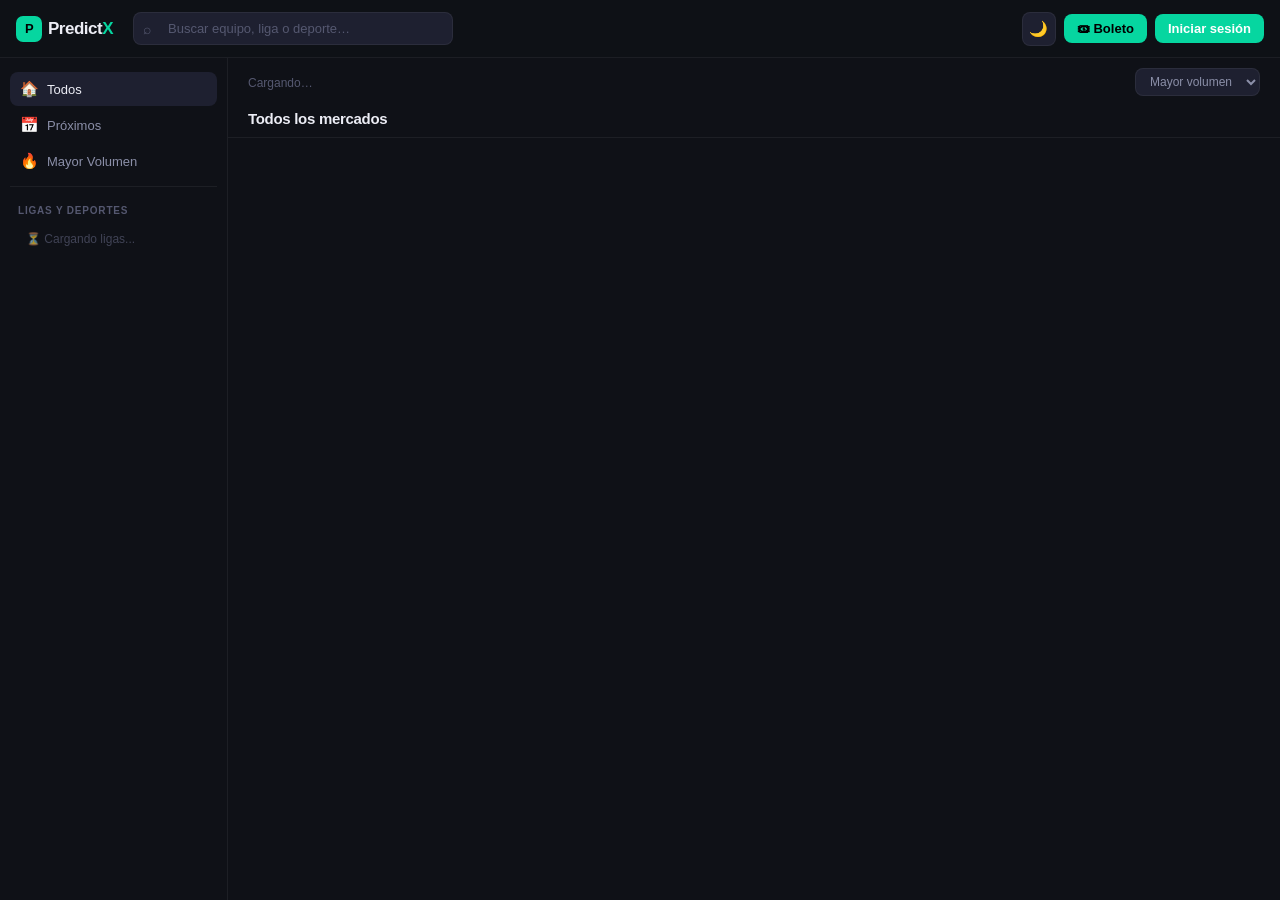
==== index.html @ ec65ebff "Add files via upload" ====
<!DOCTYPE html>
<html lang="es" data-theme="dark">
<head>
<meta charset="UTF-8">
<meta name="viewport" content="width=device-width, initial-scale=1.0, maximum-scale=1.0, minimum-scale=1.0, user-scalable=no, viewport-fit=cover">
<title>PredictX — Apuestas Deportivas</title>
<link rel="icon" href="data:image/svg+xml,<svg xmlns='http://www.w3.org/2000/svg' viewBox='0 0 100 100'><text y='.9em' font-size='90'>⚡</text></svg>">
  <link rel="preconnect" href="https://fonts.googleapis.com">
<link href="https://fonts.googleapis.com/css2?family=Inter:wght@300;400;500;600;700&family=JetBrains+Mono:wght@400;500&display=swap" rel="stylesheet">
<script src="https://cdn.jsdelivr.net/npm/@supabase/supabase-js@2"></script>
<script src="https://cdn.jsdelivr.net/npm/chart.js@4.4.0/dist/chart.umd.min.js"></script>

  <link rel="stylesheet" href="css/style.css">
  <!-- OTPAuth: TOTP 2FA without backend -->
  <script src="https://cdn.jsdelivr.net/npm/otpauth@9.3.6/dist/otpauth.umd.min.js"></script>
</head>
<body>

<!-- ════ NAV ════ -->
<nav class="nav">
  <button class="nav-hamburger" id="hamburger" onclick="toggleSidebar()" aria-label="Menú">☰</button>
  <div class="nav-logo">
    <div class="nav-logo-mark">P</div>
    <div class="nav-logo-text">Predict<span>X</span></div>
  </div>
  <div class="nav-search" id="search-wrap">
    <span class="nav-search-ico">⌕</span>
    <input type="text" placeholder="Buscar equipo, liga o deporte…" id="search-inp"
      oninput="onSearch(this.value)"
      onfocus="showSearchDrop()"
      onkeydown="searchKeyNav(event)"
      autocomplete="off" role="combobox" aria-expanded="false" aria-autocomplete="list">
    <button class="search-inp-clear" onclick="clearSearch()" tabindex="-1">✕</button>
    <div class="search-drop" id="search-drop" style="display:none"></div>
  </div>
  <div class="nav-right">
    <button class="theme-btn" onclick="toggleTheme()" title="Cambiar tema">
      <span class="ico-d">🌙</span><span class="ico-l">☀️</span>
    </button>
    <button class="slip-btn" onclick="toggleBetslip()" title="Boleto de apuestas">
      🎟 Boleto<span class="slip-count" id="slip-count">0</span>
    </button>
    <button class="owner-nav-btn" id="owner-nav-btn" onclick="window.open('/admin','_blank')">⚡ Admin</button>
    <button id="nav-deposit-btn" style="display:none;background:var(--accent);color:#fff;border:none;border-radius:8px;padding:7px 14px;font-size:13px;font-weight:700;cursor:pointer" onclick="openPayModal('deposit')">+ Depositar</button>
    <div id="nav-balance-display" style="display:none;align-items:center;gap:6px;background:var(--bg3);border:1px solid var(--border2);border-radius:8px;padding:6px 12px;font-size:13px;font-weight:700;color:var(--green);cursor:pointer" onclick="openPayModal('deposit')" title="Mi saldo">
      💰 <span id="nav-balance-val">$0.00</span>
    </div>
    <div class="nav-avatar" id="nav-avatar" onclick="openAdmin()" title="Mi cuenta" style="display:none;cursor:pointer">U</div>
    <button id="nav-login-btn" class="slip-btn" onclick="openAuthGate()" style="background:var(--accent);color:#fff;border-color:var(--accent)">Iniciar sesión</button>
  </div>
</nav>

<!-- Overlay for sidebar + betslip on mobile -->
<div class="overlay" id="overlay" onclick="closeSidebar()" ></div>
<div class="overlay-slip" id="overlay-slip" onclick="closeBetslip()" ></div>

<!-- ════ LAYOUT ════ -->
<div class="layout">

  <!-- LEFT SIDEBAR -->
  <aside class="sidebar" id="sidebar">
    <div class="sb-close-row">
      <div class="sb-label" style="margin:0">Navegación</div>
      <button class="sb-close-btn" onclick="closeSidebar()" aria-label="Cerrar menú">✕</button>
    </div>
    <div class="sb-item active" id="nav-home" onclick="navTo('home',this)">
      <span class="sb-item-ico">🏠</span>Todos
    </div>
    <div class="sb-item" id="nav-upcoming" onclick="navTo('upcoming',this)">
      <span class="sb-item-ico">📅</span>Próximos
    </div>
    <div class="sb-item" id="nav-best" onclick="navTo('best',this)">
      <span class="sb-item-ico">🔥</span>Mayor Volumen
    </div>
    <div class="sb-divider"></div>
    <div class="sb-label">Ligas y Deportes</div>

    <!-- Dynamic content populated by renderFullSidebar() from Supabase -->
    <div id="sb-sports-wrap">
      <div style="color:var(--text3);font-size:12px;padding:10px 16px;opacity:.7">⏳ Cargando ligas...</div>
    </div>

    <!-- Custom sports/categories created by admin -->
    <div id="sb-custom-sports"></div>

  </aside>

  <!-- MAIN -->
  <main class="main" id="main">

    <!-- LIST VIEW — Polymarket-style home -->
    <div id="view-list">

      <!-- Cat pills: hidden container for internal state tracking (categories shown only in sidebar) -->
      <div id="cat-pills-wrap" style="display:none"></div>

      <!-- ── Sort / filter row ────────────────────── -->
      <div class="home-bar">
        <div class="home-bar-left">
          <span class="home-count" id="list-sub">Cargando…</span>
        </div>
        <div class="home-bar-right">
          <select class="sort-sel" onchange="sortBy(this.value)">
            <option value="vol">Mayor volumen</option>
            <option value="date">Por hora</option>
            <option value="odd">Por cuota</option>
            <option value="alpha">Alfabético</option>
          </select>
        </div>
      </div>

      <!-- ── Live section (shown only when live events exist) ── -->
      <div id="live-section" style="display:none;background:var(--bg)">
        <div class="section-hdr">
          <span class="section-dot-live"></span>
          <span class="section-ttl">En Vivo</span>
          <span class="section-count" id="live-count"></span>
        </div>
        <div class="cards-grid" id="live-grid"></div>
      </div>

      <!-- ── Featured / main grid ─────────────────── -->
      <div id="main-section" style="background:var(--bg)">
        <div class="section-hdr" id="main-section-hdr">
          <span class="section-ttl" id="list-title">Todos los mercados</span>
          <span class="section-count" id="main-count"></span>
        </div>
        <div class="cards-grid" id="events-list"></div>
      </div>

    </div>

    <!-- DETAIL VIEW -->
    <div id="view-detail" style="display:none">
      <div class="detail-wrap">
        <div class="detail-scroll">
          <div class="detail-content" id="detail-content"></div>
        </div>
      </div>
    </div>

    <!-- ════ ADMIN PANEL ════ -->
    <div id="view-admin" style="display:none">
      <div class="admin-wrap">

        <!-- Admin sidebar (desktop) -->
        <aside class="admin-sidebar">
          <div class="admin-user" style="overflow:hidden;min-width:0">
            <div class="admin-avatar">U</div>
            <div style="min-width:0;overflow:hidden;flex:1">
              <div class="admin-user-name" id="admin-user-name-el">Usuario</div>
              <div class="admin-user-email" id="admin-user-email-el">usuario@predictx.com</div>
            </div>
          </div>
          <div class="admin-nav-item active" id="ap-nav-dashboard" onclick="showAdminPage('dashboard',this)">
            <span class="an-ico">📊</span>Dashboard
          </div>
          <div class="admin-nav-item" id="ap-nav-bets" onclick="showAdminPage('bets',this)">
            <span class="an-ico">🎟</span>Mis Apuestas
            <span class="admin-nav-badge" id="open-bets-badge">0</span>
          </div>
          <div class="admin-nav-item" id="ap-nav-tx" onclick="showAdminPage('tx',this)">
            <span class="an-ico">💳</span>Transacciones
          </div>
          <div class="admin-nav-item" id="ap-nav-support" onclick="showAdminPage('support',this)">
            <span class="an-ico">🆘</span>Soporte
          </div>
          <div class="admin-nav-sep"></div>
          <div class="admin-nav-item" id="ap-nav-profile" onclick="showAdminPage('profile',this)">
            <span class="an-ico">👤</span>Mi Perfil
          </div>
          <div class="admin-nav-item" onclick="closeAdmin()">
            <span class="an-ico">←</span>Volver
          </div>
          <div class="admin-nav-item" onclick="doLogout()" style="margin-top:auto;color:var(--red)">
            <span class="an-ico">🚪</span>Cerrar sesión
          </div>
        </aside>

        <!-- Admin main content -->
        <div class="admin-main">

          <!-- Mobile tab bar -->
          <div class="admin-tab-bar">
            <div class="admin-tab active" onclick="showAdminPage('dashboard',null,this)">📊 Dashboard</div>
            <div class="admin-tab" onclick="showAdminPage('bets',null,this)">🎟 Apuestas</div>
            <div class="admin-tab" onclick="showAdminPage('tx',null,this)">💳 Transacciones</div>
            <div class="admin-tab" onclick="showAdminPage('profile',null,this)">👤 Perfil</div>
          </div>

          <!-- ── DASHBOARD ── -->
          <div class="admin-page active" id="ap-dashboard">
            <div style="padding-top:20px">
              <div class="ap-title">Dashboard</div>
              <div class="ap-sub">Resumen de tu actividad en PredictX</div>
            </div>

            <div class="stat-cards">
              <div class="sc">
                <div class="sc-ico g">💰</div>
                <div class="sc-label">Saldo</div>
                <div class="sc-val" id="sc-balance">$0.00</div>
                <div class="sc-delta pos">↑ Disponible</div>
              </div>
              <div class="sc">
                <div class="sc-ico b">🎟</div>
                <div class="sc-label">Apuestas activas</div>
                <div class="sc-val" id="sc-open">0</div>
                <div class="sc-delta">En curso</div>
              </div>
              <div class="sc">
                <div class="sc-ico g">🏆</div>
                <div class="sc-label">Ganadas</div>
                <div class="sc-val" id="sc-won">0</div>
                <div class="sc-delta pos" id="sc-won-delta">—</div>
              </div>
              <div class="sc">
                <div class="sc-ico r">📉</div>
                <div class="sc-label">Rendimiento</div>
                <div class="sc-val" id="sc-roi">—</div>
                <div class="sc-delta" id="sc-roi-delta">ROI total</div>
              </div>
            </div>

            <!-- Quick bets from live events -->
            <div class="admin-card" id="dash-quick-card">
              <div class="admin-card-hd">
                <div class="admin-card-title">⚡ Apuestas rápidas — En Vivo</div>
                <div class="admin-card-action" onclick="closeAdmin()">Ver todos →</div>
              </div>
              <div class="quick-row" id="dash-quick-grid" style="padding:12px">
                <div style="grid-column:1/-1;text-align:center;padding:24px;color:var(--text2);font-size:13px">
                  Carga un deporte para ver apuestas en vivo aquí
                </div>
              </div>
            </div>

            <!-- Recent bets -->
            <div class="admin-card">
              <div class="admin-card-hd">
                <div class="admin-card-title">Últimas apuestas</div>
                <div class="admin-card-action" onclick="showAdminPage('bets',document.getElementById('ap-nav-bets'))">Ver todas →</div>
              </div>
              <div style="overflow-x:auto">
                <table class="adm-table" id="dash-bets-table">
                  <thead><tr>
                    <th>Evento</th><th>Selección</th><th>Cuota</th><th>Apuesta</th><th>Estado</th>
                  </tr></thead>
                  <tbody id="dash-bets-body">
                    <tr><td colspan="5" style="text-align:center;color:var(--text2);padding:28px">Aún no hay apuestas registradas</td></tr>
                  </tbody>
                </table>
              </div>
            </div>
          </div>

          <!-- ── MIS APUESTAS ── -->
          <div class="admin-page" id="ap-bets">
            <div style="padding-top:20px;display:flex;align-items:center;justify-content:space-between;flex-wrap:wrap;gap:10px;margin-bottom:24px">
              <div>
                <div class="ap-title">Mis Apuestas</div>
                <div class="ap-sub">Historial completo de tus apuestas</div>
              </div>
              <div style="display:flex;gap:8px;flex-wrap:wrap">
                <button class="bet-badge open" style="cursor:pointer;font-size:11px;padding:5px 12px" onclick="filterBets('open',this)">Activas</button>
                <button class="bet-badge win"  style="cursor:pointer;font-size:11px;padding:5px 12px" onclick="filterBets('win',this)">Ganadas</button>
                <button class="bet-badge loss" style="cursor:pointer;font-size:11px;padding:5px 12px" onclick="filterBets('loss',this)">Perdidas</button>
                <button class="bet-badge void" style="cursor:pointer;font-size:11px;padding:5px 12px;border-color:var(--border2)" onclick="filterBets('all',this)">Todas</button>
              </div>
            </div>

            <!-- Summary row -->
            <div class="stat-cards" style="grid-template-columns:repeat(3,1fr);margin-bottom:18px">
              <div class="sc">
                <div class="sc-label">Total apostado</div>
                <div class="sc-val" id="bets-total-stake">$0.00</div>
              </div>
              <div class="sc">
                <div class="sc-label">Retornos</div>
                <div class="sc-val" id="bets-total-ret">$0.00</div>
              </div>
              <div class="sc">
                <div class="sc-label">P&amp;G neto</div>
                <div class="sc-val" id="bets-pnl">$0.00</div>
              </div>
            </div>

            <div class="admin-card">
              <div style="overflow-x:auto">
                <table class="adm-table">
                  <thead><tr>
                    <th>Fecha</th><th>Evento</th><th>Selección</th><th>Tipo</th><th>Cuota</th><th>Apuesta</th><th>Retorno</th><th>Estado</th>
                  </tr></thead>
                  <tbody id="bets-body">
                    <tr><td colspan="8" style="text-align:center;color:var(--text2);padding:36px;font-size:13px">Aún no has realizado ninguna apuesta</td></tr>
                  </tbody>
                </table>
              </div>
            </div>
          </div>

          <!-- ── TRANSACCIONES ── -->
          <div class="admin-page" id="ap-tx">
            <div style="padding-top:20px;display:flex;align-items:center;justify-content:space-between;flex-wrap:wrap;gap:10px;margin-bottom:24px">
              <div>
                <div class="ap-title">Transacciones</div>
                <div class="ap-sub">Depósitos, retiradas y apuestas</div>
              </div>
              <div style="display:flex;gap:8px">
                <button class="btn-save" onclick="showDepositModal()" style="font-size:12px;padding:7px 16px">💳 Depositar</button>
                <button class="btn-ghost" onclick="showWithdrawModal()" style="font-size:12px;padding:7px 16px">📤 Retirar</button>
              </div>
            </div>

            <!-- Balance cards -->
            <div class="stat-cards" style="grid-template-columns:repeat(3,1fr);margin-bottom:18px">
              <div class="sc">
                <div class="sc-ico g">💳</div>
                <div class="sc-label">Saldo disponible</div>
                <div class="sc-val" id="tx-balance">$0.00</div>
              </div>
              <div class="sc">
                <div class="sc-ico b">📥</div>
                <div class="sc-label">Total depositado</div>
                <div class="sc-val" id="tx-deposited">$0.00</div>
              </div>
              <div class="sc">
                <div class="sc-ico r">📤</div>
                <div class="sc-label">Total retirado</div>
                <div class="sc-val" id="tx-withdrawn">$0.00</div>
              </div>
            </div>

            <div class="admin-card">
              <div class="admin-card-hd">
                <div class="admin-card-title">Historial</div>
                <select class="sort-sel" style="font-size:11px;padding:4px 8px" onchange="filterTx(this.value)">
                  <option value="all">Todos</option>
                  <option value="dep">Depósitos</option>
                  <option value="wit">Retiradas</option>
                  <option value="bet">Apuestas</option>
                  <option value="win">Ganancias</option>
                </select>
              </div>
              <div style="overflow-x:auto">
                <table class="adm-table">
                  <thead><tr>
                    <th>Fecha</th><th>Descripción</th><th>Tipo</th><th>Importe</th><th>Saldo</th>
                  </tr></thead>
                  <tbody id="tx-body">
                    <tr><td colspan="5" style="text-align:center;color:var(--text2);padding:36px;font-size:13px">No hay transacciones registradas</td></tr>
                  </tbody>
                </table>
              </div>
            </div>
          </div>

          <!-- ── MI PERFIL ── -->
          <div class="admin-page" id="ap-profile">
            <div style="padding-top:20px;margin-bottom:24px">
              <div class="ap-title">Mi Perfil</div>
              <div class="ap-sub">Gestiona tu cuenta y preferencias</div>
            </div>

            <!-- Security badges -->
            <div class="admin-card" style="margin-bottom:18px">
              <div class="admin-card-hd">
                <div class="admin-card-title">🛡 Estado de seguridad de tu cuenta</div>
              </div>
              <div class="sec-badges" id="sec-badges-wrap">
                <div class="sec-badge off">Cargando…</div>
              </div>
            </div>

            <!-- Avatar block -->
            <div class="admin-card" style="margin-bottom:18px">
              <div style="padding:20px;display:flex;align-items:center;gap:16px">
                <div class="admin-avatar" style="width:64px;height:64px;font-size:26px;border-radius:50%">U</div>
                <div>
                  <div style="font-size:16px;font-weight:700;color:var(--text)" id="profile-display-name">Usuario</div>
                  <div style="font-size:12px;color:var(--text2);margin-top:2px" id="profile-display-email">usuario@predictx.com</div>
                  <div style="margin-top:8px;display:flex;gap:8px">
                    <span class="bet-badge win">✓ Verificado</span>
                    <span class="bet-badge open">+18</span>
                  </div>
                </div>
              </div>
            </div>

            <!-- Personal data form -->
            <div class="admin-card" style="margin-bottom:18px">
              <div class="admin-card-hd">
                <div class="admin-card-title">Datos personales</div>
              </div>
              <div class="profile-grid">
                <div class="pf-group">
                  <div class="pf-label">Nombre</div>
                  <input class="pf-input" id="pf-name" type="text" placeholder="Tu nombre">
                </div>
                <div class="pf-group">
                  <div class="pf-label">Apellidos</div>
                  <input class="pf-input" id="pf-surname" type="text" placeholder="Tus apellidos">
                </div>
                <div class="pf-group">
                  <div class="pf-label">Email</div>
                  <input class="pf-input" id="pf-email" type="email" placeholder="tu@email.com">
                </div>
                <div class="pf-group">
                  <div class="pf-label">Teléfono</div>
                  <input class="pf-input" id="pf-phone" type="tel" placeholder="+34 600 000 000">
                </div>
                <div class="pf-group">
                  <div class="pf-label">País</div>
                  <select class="pf-input" id="pf-country">
                    <option value="">Seleccionar...</option>
                    <option value="es">🇪🇸 España</option>
                    <option value="mx">🇲🇽 México</option>
                    <option value="ar">🇦🇷 Argentina</option>
                    <option value="co">🇨🇴 Colombia</option>
                    <option value="pe">🇵🇪 Perú</option>
                    <option value="other">Otro</option>
                  </select>
                </div>
                <div class="pf-group">
                  <div class="pf-label">Moneda preferida</div>
                  <select class="pf-input" id="pf-currency">
                    <option value="EUR">$ Dólar</option>
                    <option value="USD">$ Dólar</option>
                    <option value="MXN">$ Peso MX</option>
                  </select>
                </div>
              </div>
              <div class="profile-foot">
                <button class="btn-ghost" onclick="resetProfile()">Cancelar</button>
                <button class="btn-save" onclick="saveProfile()">Guardar cambios</button>
              </div>
            </div>

            <!-- Security -->
            <div class="admin-card" style="margin-bottom:18px">
              <div class="admin-card-hd">
                <div class="admin-card-title">Seguridad</div>
              </div>
              <div class="profile-grid">
                <div class="pf-group">
                  <div class="pf-label">Contraseña actual</div>
                  <input class="pf-input" type="password" placeholder="••••••••" name="••••••••">
                </div>
                <div class="pf-group">
                  <div class="pf-label">Nueva contraseña</div>
                  <input class="pf-input" type="password" placeholder="••••••••" name="••••••••">
                </div>
                <div class="pf-group full">
                  <div class="pf-label">Confirmar contraseña</div>
                  <input class="pf-input" type="password" placeholder="••••••••" name="••••••••">
                </div>
              </div>
              <div class="profile-foot">
                <button class="btn-save" onclick="showToast('✅ Contraseña actualizada (simulación)')">Cambiar contraseña</button>
              </div>
            </div>

            <!-- Responsible gambling -->
            <div class="admin-card">
              <div class="admin-card-hd">
                <div class="admin-card-title">Juego responsable</div>
              </div>
              <div class="profile-grid">
                <div class="pf-group">
                  <div class="pf-label">Límite diario de apuestas</div>
                  <input class="pf-input" type="number" placeholder="$ Sin límite" id="pf-daily-limit">
                </div>
                <div class="pf-group">
                  <div class="pf-label">Límite semanal</div>
                  <input class="pf-input" type="number" placeholder="$ Sin límite" id="pf-weekly-limit">
                </div>
              </div>
              <div class="profile-foot">
                <button class="btn-save" onclick="showToast('✅ Límites guardados (simulación)')">Aplicar límites</button>
              </div>
            </div>
          </div>

          <!-- Soporte -->
          <div class="admin-page" id="ap-support">
            <div class="page-hd">
              <div>
                <div class="page-title">🆘 Soporte</div>
                <div class="page-sub">Envía una consulta o reporte al equipo de soporte</div>
              </div>
            </div>
            <div class="info-card" style="max-width:560px;margin-bottom:24px">
              <div style="font-size:15px;font-weight:700;margin-bottom:20px">Nuevo ticket</div>
              <div style="margin-bottom:16px">
                <label style="display:block;font-size:11px;font-weight:700;text-transform:uppercase;letter-spacing:.8px;color:var(--text2);margin-bottom:6px">Asunto <span style="color:var(--red)">*</span></label>
                <input type="text" id="sup-subject" class="form-input" placeholder="¿En qué podemos ayudarte?" maxlength="120"
                  style="font-size:14px;padding:11px 14px;border-radius:10px;background:var(--bg3);border:1.5px solid var(--border);color:var(--text);outline:none;width:100%;box-sizing:border-box;transition:border .15s"
                  onfocus="this.style.borderColor='var(--accent)'" onblur="this.style.borderColor='var(--border)'">
              </div>
              <div style="margin-bottom:20px">
                <label style="display:block;font-size:11px;font-weight:700;text-transform:uppercase;letter-spacing:.8px;color:var(--text2);margin-bottom:6px">Descripción <span style="color:var(--red)">*</span></label>
                <textarea id="sup-body" class="form-input" rows="5" placeholder="Describe con detalle lo que ocurrió, qué pasos seguiste y cuál es el error..."
                  style="font-size:14px;line-height:1.6;padding:11px 14px;border-radius:10px;background:var(--bg3);border:1.5px solid var(--border);color:var(--text);outline:none;width:100%;box-sizing:border-box;resize:vertical;font-family:inherit;transition:border .15s"
                  onfocus="this.style.borderColor='var(--accent)'" onblur="this.style.borderColor='var(--border)'"></textarea>
              </div>
              <div style="margin-bottom:24px">
                <label style="display:block;font-size:12px;font-weight:700;text-transform:uppercase;letter-spacing:.5px;color:var(--text2);margin-bottom:8px">Adjunto <span style="font-weight:400;text-transform:none;color:var(--text3)">PNG, JPG, PDF · máx 5MB (opcional)</span></label>
                <input type="file" id="sup-file" accept=".png,.jpg,.jpeg,.pdf" style="display:none" onchange="supPreviewFile(this)">
                <button type="button" onclick="document.getElementById('sup-file').click()" class="btn btn-ghost" style="width:100%;justify-content:center;gap:8px;border-style:dashed">📎 Adjuntar archivo</button>
                <div id="sup-file-preview" style="display:none;margin-top:8px;padding:10px 14px;background:var(--bg3);border:1px solid var(--border);border-radius:10px;font-size:13px;align-items:center;gap:10px">
                  <span id="sup-file-name" style="flex:1;overflow:hidden;text-overflow:ellipsis;white-space:nowrap"></span>
                  <button onclick="supClearFile()" style="background:none;border:none;cursor:pointer;color:var(--red);font-size:18px;padding:0">✕</button>
                </div>
              </div>
              <div class="auth-status" id="sup-status" style="display:none;margin-bottom:12px"></div>
              <button class="btn btn-primary" onclick="supSubmit()" style="width:100%">📨 Enviar ticket</button>
            </div>
            <div class="info-card" style="max-width:560px">
              <div style="font-size:15px;font-weight:700;margin-bottom:16px">Mis tickets anteriores</div>
              <div id="sup-my-tickets"><div style="color:var(--text2);font-size:13px">Cargando...</div></div>
            </div>
          </div>

        </div><!-- /admin-main -->
      </div><!-- /admin-wrap -->
    </div><!-- /view-admin -->

    <!-- ════ OWNER PANEL ════ -->
    <div id="view-owner" style="display:none">
      <div class="owner-wrap">

        <!-- Owner sidebar (desktop) -->
        <aside class="owner-sidebar">
          <div class="owner-badge">
            <div class="owner-badge-ico">⚡</div>
            <div>
              <div class="owner-badge-title">Panel Owner</div>
              <div class="owner-badge-sub" id="owner-email-display">admin@predictx.com</div>
            </div>
          </div>
          <div class="owner-nav-item active" id="own-nav-dashboard" onclick="showOwnerPage('dashboard',this)"><span class="an-ico">📊</span>Dashboard</div>
          <div class="owner-nav-item" id="own-nav-users" onclick="showOwnerPage('users',this)"><span class="an-ico">👥</span>Usuarios<span class="owner-nav-badge" id="own-users-badge">—</span></div>
          <div class="owner-nav-item" id="own-nav-bets" onclick="showOwnerPage('bets',this)"><span class="an-ico">🎟</span>Apuestas<span class="owner-nav-badge" id="own-bets-badge" style="background:var(--yellow)">—</span></div>
          <div class="owner-nav-item" id="own-nav-tx" onclick="showOwnerPage('tx',this)"><span class="an-ico">💳</span>Transacciones</div>
          <div class="owner-nav-sep"></div>
          <div class="owner-nav-item" id="own-nav-config" onclick="showOwnerPage('config',this)"><span class="an-ico">⚙️</span>Configuración</div>
          <div class="owner-nav-sep"></div>
          <div class="owner-nav-item" onclick="openAdmin()"><span class="an-ico">👤</span>Mi cuenta</div>
          <div class="owner-nav-item" onclick="closeOwner()"><span class="an-ico">←</span>Volver</div>
        </aside>

        <div class="owner-main">
          <!-- Mobile tab bar -->
          <div class="owner-tab-bar">
            <div class="owner-tab active" onclick="showOwnerPage('dashboard',null,this)">📊 Dashboard</div>
            <div class="owner-tab" onclick="showOwnerPage('users',null,this)">👥 Usuarios</div>
            <div class="owner-tab" onclick="showOwnerPage('bets',null,this)">🎟 Apuestas</div>
            <div class="owner-tab" onclick="showOwnerPage('tx',null,this)">💳 Transacciones</div>
            <div class="owner-tab" onclick="showOwnerPage('config',null,this)">⚙️ Config</div>
          </div>

          <!-- ── DASHBOARD OWNER ── -->
          <div class="owner-page active" id="own-dashboard">
            <div style="padding-top:20px;margin-bottom:22px">
              <div class="ap-title">Dashboard Global</div>
              <div class="ap-sub">Resumen en tiempo real de toda la plataforma</div>
            </div>
            <div class="kpi-grid">
              <div class="kpi"><div class="kpi-ico">👥</div><div class="kpi-label">Usuarios totales</div><div class="kpi-val" id="kpi-users">—</div><div class="kpi-sub up" id="kpi-users-sub">Cargando...</div></div>
              <div class="kpi"><div class="kpi-ico">💰</div><div class="kpi-label">Depósitos totales</div><div class="kpi-val" id="kpi-deposits">—</div><div class="kpi-sub up">Acumulado</div></div>
              <div class="kpi"><div class="kpi-ico">🎟</div><div class="kpi-label">Apuestas activas</div><div class="kpi-val" id="kpi-open-bets">—</div><div class="kpi-sub" style="color:var(--yellow)">Pendientes resolución</div></div>
              <div class="kpi"><div class="kpi-ico">📈</div><div class="kpi-label">Margen de la casa</div><div class="kpi-val" id="kpi-margin">—</div><div class="kpi-sub">Ganancia neta</div></div>
            </div>
            <div class="admin-card">
              <div class="admin-card-hd">
                <div class="admin-card-title">🕐 Actividad reciente</div>
                <div class="admin-card-action" onclick="showOwnerPage('tx',document.getElementById('own-nav-tx'))">Ver todo →</div>
              </div>
              <div style="overflow-x:auto">
                <table class="adm-table">
                  <thead><tr><th>Hora</th><th>Usuario</th><th>Acción</th><th>Importe</th><th>Saldo</th></tr></thead>
                  <tbody id="own-activity-body"><tr><td colspan="5" style="text-align:center;color:var(--text2);padding:24px">⏳ Cargando actividad...</td></tr></tbody>
                </table>
              </div>
            </div>
            <div style="display:grid;grid-template-columns:1fr 1fr;gap:14px;margin-top:0" id="own-dash-bottom">
              <div class="admin-card">
                <div class="admin-card-hd"><div class="admin-card-title">📊 Distribución de apuestas</div></div>
                <div style="padding:16px;display:flex;flex-direction:column;gap:10px" id="own-bet-dist"></div>
              </div>
              <div class="admin-card">
                <div class="admin-card-hd"><div class="admin-card-title">🏆 Top usuarios por volumen</div></div>
                <div style="overflow-x:auto">
                  <table class="adm-table" id="own-top-users-tbl">
                    <thead><tr><th>#</th><th>Usuario</th><th>Apostado</th><th>Saldo</th></tr></thead>
                    <tbody id="own-top-users-body"><tr><td colspan="4" style="text-align:center;color:var(--text2);padding:20px">⏳</td></tr></tbody>
                  </table>
                </div>
              </div>
            </div>
          </div>

          <!-- ── USUARIOS ── -->
          <div class="owner-page" id="own-users">
            <div style="padding-top:20px;display:flex;align-items:center;justify-content:space-between;flex-wrap:wrap;gap:10px;margin-bottom:20px">
              <div><div class="ap-title">Gestión de Usuarios</div><div class="ap-sub">Todos los usuarios registrados en la plataforma</div></div>
              <div style="display:flex;gap:8px;align-items:center;flex-wrap:wrap">
                <input type="text" id="user-search" placeholder="Buscar usuario..." oninput="filterOwnerUsers(this.value)"
                  style="background:var(--bg3);border:1px solid var(--border);border-radius:8px;padding:7px 12px;color:var(--text);font-size:12px;outline:none;width:180px">
                <select id="user-filter-role" onchange="filterOwnerUsers()" style="background:var(--bg3);border:1px solid var(--border);border-radius:8px;padding:7px 10px;color:var(--text2);font-size:12px;outline:none">
                  <option value="all">Todos</option>
                  <option value="user">Usuarios</option>
                  <option value="owner">Owners</option>
                  <option value="suspended">Suspendidos</option>
                </select>
              </div>
            </div>
            <div class="admin-card">
              <div style="overflow-x:auto">
                <table class="adm-table">
                  <thead><tr><th>Usuario</th><th>País</th><th>Saldo</th><th>Apostado</th><th>Apuestas</th><th>Rol</th><th>Acciones</th></tr></thead>
                  <tbody id="own-users-body"><tr><td colspan="7" style="text-align:center;color:var(--text2);padding:36px">⏳ Cargando usuarios...</td></tr></tbody>
                </table>
              </div>
            </div>
          </div>

          <!-- ── APUESTAS GLOBALES ── -->
          <div class="owner-page" id="own-bets">
            <div style="padding-top:20px;display:flex;align-items:center;justify-content:space-between;flex-wrap:wrap;gap:10px;margin-bottom:20px">
              <div><div class="ap-title">Todas las Apuestas</div><div class="ap-sub">Gestión y resolución de apuestas de todos los usuarios</div></div>
              <div style="display:flex;gap:6px;flex-wrap:wrap">
                <button class="bet-badge open"  style="cursor:pointer;font-size:11px;padding:5px 12px" onclick="filterOwnerBets('open',this)">Activas</button>
                <button class="bet-badge win"   style="cursor:pointer;font-size:11px;padding:5px 12px" onclick="filterOwnerBets('win',this)">Ganadas</button>
                <button class="bet-badge loss"  style="cursor:pointer;font-size:11px;padding:5px 12px" onclick="filterOwnerBets('loss',this)">Perdidas</button>
                <button class="bet-badge void"  style="cursor:pointer;font-size:11px;padding:5px 12px;border-color:var(--border2)" onclick="filterOwnerBets('all',this)">Todas</button>
              </div>
            </div>
            <div class="stat-cards" style="grid-template-columns:repeat(3,1fr);margin-bottom:18px">
              <div class="sc"><div class="sc-label">Total apostado</div><div class="sc-val" id="own-bets-total">—</div></div>
              <div class="sc"><div class="sc-label">Pendientes</div><div class="sc-val" id="own-bets-open" style="color:var(--yellow)">—</div></div>
              <div class="sc"><div class="sc-label">Exposición casa</div><div class="sc-val" id="own-bets-exposure" style="color:var(--red)">—</div></div>
            </div>
            <div class="admin-card">
              <div style="overflow-x:auto">
                <table class="adm-table">
                  <thead><tr><th>Fecha</th><th>Usuario</th><th>Partido</th><th>Selección</th><th>Cuota</th><th>Apuesta</th><th>Retorno</th><th>Estado</th><th>Resolver</th></tr></thead>
                  <tbody id="own-bets-body"><tr><td colspan="9" style="text-align:center;color:var(--text2);padding:36px">⏳ Cargando apuestas...</td></tr></tbody>
                </table>
              </div>
            </div>
          </div>

          <!-- ── TRANSACCIONES GLOBALES ── -->
          <div class="owner-page" id="own-tx">
            <div style="padding-top:20px;margin-bottom:20px">
              <div class="ap-title">Transacciones Globales</div>
              <div class="ap-sub">Todos los movimientos económicos de la plataforma</div>
            </div>
            <div class="stat-cards" style="grid-template-columns:repeat(4,1fr);margin-bottom:18px">
              <div class="sc"><div class="sc-label">Total depósitos</div><div class="sc-val g" id="own-tx-dep">—</div></div>
              <div class="sc"><div class="sc-label">Total retiradas</div><div class="sc-val r" id="own-tx-wit">—</div></div>
              <div class="sc"><div class="sc-label">Apuestas cobradas</div><div class="sc-val" id="own-tx-bet">—</div></div>
              <div class="sc"><div class="sc-label">Premios pagados</div><div class="sc-val" id="own-tx-win">—</div></div>
            </div>
            <div class="admin-card">
              <div class="admin-card-hd">
                <div class="admin-card-title">Historial completo</div>
                <select style="background:var(--bg3);border:1px solid var(--border);border-radius:7px;color:var(--text2);font-size:12px;padding:5px 8px;outline:none" onchange="filterOwnerTx(this.value)">
                  <option value="all">Todos los tipos</option>
                  <option value="dep">Depósitos</option>
                  <option value="wit">Retiradas</option>
                  <option value="bet">Apuestas</option>
                  <option value="win">Premios</option>
                </select>
              </div>
              <div style="overflow-x:auto">
                <table class="adm-table">
                  <thead><tr><th>Fecha</th><th>Usuario</th><th>Descripción</th><th>Tipo</th><th>Importe</th></tr></thead>
                  <tbody id="own-tx-body"><tr><td colspan="5" style="text-align:center;color:var(--text2);padding:36px">⏳ Cargando...</td></tr></tbody>
                </table>
              </div>
            </div>
          </div>

          <!-- ── CONFIGURACIÓN ── -->
          <div class="owner-page" id="own-config">
            <div style="padding-top:20px;margin-bottom:22px">
              <div class="ap-title">Configuración del Sitio</div>
              <div class="ap-sub">Ajustes globales de PredictX</div>
            </div>

            <div class="admin-card" style="margin-bottom:16px">
              <div class="admin-card-hd"><div class="admin-card-title">🏦 Finanzas</div></div>
              <div class="cfg-grid">
                <div class="cfg-group">
                  <div class="cfg-label">Bono bienvenida (%)</div>
                  <input class="cfg-input" id="cfg-bonus-pct" type="number" value="100" min="0" max="200">
                </div>
                <div class="cfg-group">
                  <div class="cfg-label">Bono máximo ($)</div>
                  <input class="cfg-input" id="cfg-bonus-max" type="number" value="100" min="0">
                </div>
                <div class="cfg-group">
                  <div class="cfg-label">Depósito mínimo ($)</div>
                  <input class="cfg-input" id="cfg-dep-min" type="number" value="10" min="1">
                </div>
                <div class="cfg-group">
                  <div class="cfg-label">Retirada mínima ($)</div>
                  <input class="cfg-input" id="cfg-wit-min" type="number" value="20" min="1">
                </div>
                <div class="cfg-group">
                  <div class="cfg-label">Saldo inicial nuevos usuarios ($)</div>
                  <input class="cfg-input" id="cfg-initial-balance" type="number" value="0" min="0">
                </div>
                <div class="cfg-group">
                  <div class="cfg-label">Comisión de la casa (%)</div>
                  <input class="cfg-input" id="cfg-house-margin" type="number" value="5" min="0" max="50">
                </div>
              </div>
              <div style="padding:14px 18px;border-top:1px solid var(--border);display:flex;justify-content:flex-end">
                <button class="btn-save" onclick="saveOwnerConfig()">Guardar configuración</button>
              </div>
            </div>

            <div class="admin-card" style="margin-bottom:16px">
              <div class="admin-card-hd"><div class="admin-card-title">🔧 Funcionalidades</div></div>
              <div class="cfg-toggle">
                <div><div class="cfg-toggle-label">Registro de nuevos usuarios</div><div class="cfg-toggle-sub">Permitir que usuarios nuevos se registren</div></div>
                <label class="toggle-switch"><input type="checkbox" id="cfg-allow-register" checked><span class="toggle-slider"></span></label>
              </div>
              <div class="cfg-toggle">
                <div><div class="cfg-toggle-label">Depósitos activos</div><div class="cfg-toggle-sub">Permitir nuevos depósitos en la plataforma</div></div>
                <label class="toggle-switch"><input type="checkbox" id="cfg-allow-deposits" checked><span class="toggle-slider"></span></label>
              </div>
              <div class="cfg-toggle">
                <div><div class="cfg-toggle-label">Apuestas activas</div><div class="cfg-toggle-sub">Permitir realizar nuevas apuestas</div></div>
                <label class="toggle-switch"><input type="checkbox" id="cfg-allow-bets" checked><span class="toggle-slider"></span></label>
              </div>
              <div class="cfg-toggle" style="border-bottom:none">
                <div><div class="cfg-toggle-label">Modo mantenimiento</div><div class="cfg-toggle-sub">Muestra aviso de mantenimiento a los usuarios</div></div>
                <label class="toggle-switch"><input type="checkbox" id="cfg-maintenance"><span class="toggle-slider"></span></label>
              </div>
            </div>

            <div class="admin-card">
              <div class="admin-card-hd"><div class="admin-card-title">👤 Promover / Degradar Owner</div></div>
              <div style="padding:16px 18px;display:flex;gap:10px;flex-wrap:wrap;align-items:flex-end">
                <div style="flex:1;min-width:200px">
                  <div class="cfg-label" style="margin-bottom:6px">Email del usuario</div>
                  <input class="cfg-input" id="cfg-promote-email" type="email" placeholder="usuario@email.com" style="width:100%">
                </div>
                <button class="btn-save" onclick="promoteUser()">⬆ Hacer Owner</button>
                <button class="btn-ghost" onclick="demoteUser()">⬇ Hacer Usuario</button>
              </div>
            </div>
          </div>

        </div><!-- /owner-main -->
      </div><!-- /owner-wrap -->
    </div><!-- /view-owner -->

    <!-- ── NOTIFICATION PANEL ── -->
    <div id="notif-panel" style="display:none;position:fixed;top:var(--nav-h);right:16px;z-index:350;width:340px;background:var(--bg2);border:1px solid var(--bord2);border-radius:14px;box-shadow:0 8px 32px rgba(0,0,0,.35);overflow:hidden">
      <div style="display:flex;align-items:center;justify-content:space-between;padding:14px 16px;border-bottom:1px solid var(--border)">
        <div style="font-size:14px;font-weight:600">🔔 Notificaciones</div>
        <div style="display:flex;gap:8px;align-items:center">
          <button onclick="clearAllNotifs()" style="font-size:11px;color:var(--text2);background:none;border:none;cursor:pointer">Limpiar</button>
          <button onclick="toggleNotifPanel()" style="font-size:16px;color:var(--text2);background:none;border:none;cursor:pointer">✕</button>
        </div>
      </div>
      <div id="notif-list" style="max-height:360px;overflow-y:auto">
        <div style="padding:24px;text-align:center;color:var(--text2);font-size:13px">No hay notificaciones</div>
      </div>
      <div style="padding:10px 16px;border-top:1px solid var(--border);background:var(--bg3)">
        <button onclick="requestNotifPermission()" id="notif-perm-btn" style="width:100%;padding:8px;border-radius:8px;background:var(--green);color:#000;font-weight:600;font-size:13px;border:none;cursor:pointer">
          Activar notificaciones del navegador
        </button>
      </div>
    </div>


    <!-- ════ 2FA SETUP MODAL ════ -->
    <div id="modal-2fa-setup" style="display:none;position:fixed;inset:0;background:rgba(0,0,0,.7);z-index:600;align-items:center;justify-content:center;padding:16px">
      <div style="background:var(--bg2);border:1px solid var(--bord2);border-radius:16px;padding:28px;width:100%;max-width:400px;box-shadow:0 8px 40px rgba(0,0,0,.4)">
        <div style="display:flex;align-items:center;justify-content:space-between;margin-bottom:20px">
          <div style="font-size:17px;font-weight:700">🔐 Activar verificación en 2 pasos</div>
          <button onclick="close2FAModal()" style="font-size:18px;color:var(--text2);background:none;border:none;cursor:pointer">✕</button>
        </div>

        <!-- Step 1: QR -->
        <div id="tfa-step1">
          <p style="font-size:13px;color:var(--text2);margin-bottom:16px">
            Escanea este código QR con <strong style="color:var(--text)">Google Authenticator</strong>, <strong style="color:var(--text)">Authy</strong> o cualquier app TOTP.
          </p>
          <div style="display:flex;justify-content:center;margin-bottom:16px;background:#fff;border-radius:10px;padding:12px">
            <img id="totp-qr-img" src="" alt="QR Code" style="width:200px;height:200px;border-radius:6px" onerror="this.alt='Error cargando QR — usa la clave manual'">
          </div>
          <div style="font-size:11px;color:var(--text2);text-align:center;margin-bottom:4px">Clave manual (si no puedes escanear):</div>
          <div id="totp-secret-display" style="font-size:12px;font-family:var(--mono);color:var(--green);text-align:center;background:var(--bg3);padding:8px;border-radius:8px;letter-spacing:2px;margin-bottom:20px;user-select:all"></div>
          <button onclick="tfa2Step2()" style="width:100%;padding:12px;border-radius:10px;background:var(--green);color:#000;font-weight:700;font-size:14px;border:none;cursor:pointer">
            Ya la escaneé → Verificar
          </button>
        </div>

        <!-- Step 2: Verify -->
        <div id="tfa-step2" style="display:none">
          <p style="font-size:13px;color:var(--text2);margin-bottom:16px">
            Introduce el código de 6 dígitos que muestra tu app para confirmar que todo funciona.
          </p>
          <input id="totp-verify-inp" type="tel" maxlength="6" placeholder="000000"
            style="width:100%;text-align:center;font-size:28px;font-family:var(--mono);letter-spacing:8px;padding:14px;border-radius:10px;background:var(--bg3);border:1px solid var(--border);color:var(--text);outline:none;margin-bottom:14px"
            oninput="this.value=this.value.replace(/\D/g,'');if(this.value.length===6)verify2FACode()">
          <div id="totp-verify-status" style="font-size:12px;text-align:center;min-height:20px;margin-bottom:12px"></div>
          <div style="display:flex;gap:8px">
            <button onclick="tfa2Step1()" style="flex:1;padding:11px;border-radius:10px;background:var(--bg3);color:var(--text2);border:1px solid var(--border);cursor:pointer">← Volver</button>
            <button onclick="verify2FACode()" style="flex:2;padding:11px;border-radius:10px;background:var(--green);color:#000;font-weight:700;border:none;cursor:pointer">Confirmar</button>
          </div>
        </div>
      </div>
    </div>

  </main>

  <!-- BETSLIP -->
  <aside class="betslip" id="betslip">
    <div class="slip-head">
      <button class="slip-close-mobile" onclick="closeBetslip()" aria-label="Cerrar boleto">✕</button>
      <div class="slip-title">🎟 Boleto</div>
      <div class="slip-clear" onclick="clearSlip()">Limpiar</div>
    </div>
    <div class="slip-mode">
      <div class="slip-mode-btn active" onclick="setSlipMode('single',this)">Simple</div>
      <div class="slip-mode-btn" onclick="setSlipMode('combo',this)">Combinada</div>
    </div>
    <div id="slip-body" class="slip-body">
      <div class="slip-empty">
        <div class="slip-empty-ico">🎯</div>
        <div class="slip-empty-txt">Selecciona cuotas del evento para añadirlas a tu boleto</div>
      </div>
    </div>
    <div class="slip-foot" id="slip-foot" style="display:none">
      <div class="slip-total-row"><span class="slip-total-key">Apuesta total</span><span class="slip-total-val" id="slip-ttl-stake">$0.00</span></div>
      <div class="slip-total-row"><span class="slip-total-key">Ganancia potencial</span><span class="slip-total-val green" id="slip-ttl-ret">$0.00</span></div>
      <button class="slip-bet-btn" onclick="placeBets()">Realizar Apuesta</button>
      <div class="slip-disclaimer">Las cuotas pueden cambiar. Apuesta con responsabilidad. +18.</div>
    </div>
  </aside>

</div><!-- /layout -->

<!-- API MODAL -->
<div class="modal-bg" id="modal" onclick="if(event.target===this)closeModal()">
  <div class="modal">
    <div class="modal-title">Seleccionar Liga / Deporte</div>
    <div class="modal-sub">Elige la competición que quieres ver. Las cuotas se cargan automáticamente.</div>
    <div class="modal-status" id="modal-status"></div>
    <!-- API key is stored securely as a Netlify environment variable -->
    <select class="modal-sel" id="modal-sport">
      <option value="soccer_epl">⚽ Premier League</option>
      <option value="soccer_spain_la_liga">⚽ La Liga</option>
      <option value="soccer_uefa_champs_league">⚽ Champions League</option>
      <option value="soccer_germany_bundesliga">⚽ Bundesliga</option>
      <option value="soccer_italy_serie_a">⚽ Serie A</option>
      <option value="soccer_france_ligue_one">⚽ Ligue 1</option>
      <option value="soccer_usa_mls">⚽ MLS</option>
      <option value="soccer_conmebol_copa_libertadores">🏆 Copa Libertadores</option>
      <option value="soccer_fifa_world_cup">🌍 Copa Mundial FIFA</option>
      <option value="soccer_saudi_premier_league">🇸🇦 Saudi Pro League</option>
      <option value="basketball_nba">🏀 NBA</option>
      <option value="basketball_euroleague">🏀 EuroLeague</option>
      <option value="americanfootball_nfl">🏈 NFL</option>
      <option value="baseball_mlb">⚾ MLB</option>
      <option value="icehockey_nhl">🏒 NHL</option>
      <option value="mma_mixed_martial_arts">🥊 MMA / UFC</option>
    </select>
    <div class="modal-btns">
      <button class="modal-cancel" onclick="closeModal()">Cancelar</button>
      <button class="modal-ok" onclick="connectAPI()">Cargar eventos</button>
    </div>
  </div>
</div>

<div class="toast" id="toast"></div>

<!-- ════ BOTTOM NAV (mobile) ════ -->
<nav class="bottom-nav" id="bottom-nav">
  <div class="bottom-nav-inner">
    <div class="bn-btn active" id="bn-home" onclick="bnHome(this)">
      <div class="bn-ico">⚡</div>
      <div class="bn-lbl">Inicio</div>
    </div>
    <div class="bn-btn" id="bn-search" onclick="bnSearch(this)">
      <div class="bn-ico">🔍</div>
      <div class="bn-lbl">Buscar</div>
    </div>
    <div class="bn-btn" id="bn-sports" onclick="bnSports(this)">
      <div class="bn-ico">🏆</div>
      <div class="bn-lbl">Deportes</div>
    </div>
    <div class="bn-btn bn-slip-wrap" id="bn-slip" onclick="bnSlip(this)">
      <div class="bn-ico">🎟</div>
      <div class="bn-lbl">Boleto</div>
      <div class="bn-badge" id="bn-badge">0</div>
    </div>
    <div class="bn-btn" id="bn-theme" onclick="toggleTheme()">
      <div class="bn-ico" id="bn-theme-ico">☀️</div>
      <div class="bn-lbl">Tema</div>
    </div>
    <div class="bn-btn" id="bn-profile" onclick="bnProfile(this)">
      <div class="bn-ico">👤</div>
      <div class="bn-lbl">Mi cuenta</div>
    </div>
  </div>
</nav>

<!-- ════ AUTH GATE ════ -->
<div id="auth-gate" onclick="if(event.target===this){const ag=document.getElementById('auth-gate');if(ag&&ag.classList.contains('show'))ag.classList.remove('show');}">
  <div class="auth-box" id="auth-box">

    <div class="auth-logo">
      <div class="auth-logo-mark">P</div>
      <div class="auth-logo-text">Predict<span>X</span></div>
    </div>

    <!-- Login / Register tabs -->
    <div class="auth-tabs" id="auth-tabs">
      <div class="auth-tab active" onclick="authTab('login',this)">Iniciar sesión</div>
      <div class="auth-tab" onclick="authTab('register',this)">Registrarse</div>
    </div>

    <!-- Bonus banner (register only) -->
    <div class="auth-bonus-banner" id="auth-bonus" style="display:none">
      <div class="auth-bonus-ico">🎁</div>
      <div>
        <div class="auth-bonus-title">¡Regístrate gratis!</div>
        <div class="auth-bonus-sub">Crea tu cuenta y recarga con Yape o Izipay para empezar a apostar. +18.</div>
      </div>
    </div>

    <div class="auth-status" id="auth-status"></div>

    <!-- ── LOGIN FORM ── -->
    <div id="form-login" style="display:block">
      <div class="auth-title">Bienvenido de vuelta</div>
      <div class="auth-sub">Accede a tu cuenta para ver tus apuestas y saldo</div>
      <div class="auth-field">
        <div class="auth-label">Email o usuario</div>
        <input class="auth-input" id="l-email" type="email" placeholder="tu@email.com" autocomplete="email">
      </div>
      <div class="auth-field">
        <div class="auth-label">
          Contraseña
          <a onclick="authTab('forgot')">¿Olvidaste tu contraseña?</a>
        </div>
        <div class="auth-input-wrap">
          <input class="auth-input" id="l-pass" type="password" placeholder="••••••••" autocomplete="current-password">
          <span class="auth-eye" onclick="togglePw('l-pass',this)">👁</span>
        </div>
      </div>
      <label class="auth-check">
        <input type="checkbox" id="l-remember">
        <span class="auth-check-lbl">Recordar mi sesión en este dispositivo</span>
      </label>
      <button class="auth-btn" onclick="doLogin()">Entrar →</button>
    </div>

    <!-- ── REGISTER FORM ── -->
    <div id="form-register" style="display:none">
      <div class="auth-title">Crear cuenta gratis</div>
      <div class="auth-sub">Empieza a apostar en menos de 2 minutos</div>
      <div class="auth-field">
        <div class="auth-label">Nombre completo</div>
        <input class="auth-input" id="r-name" type="text" placeholder="Tu nombre y apellido" autocomplete="name">
      </div>
      <div class="auth-field">
        <div class="auth-label">Email</div>
        <input class="auth-input" id="r-email" type="email" placeholder="tu@email.com" autocomplete="email">
      </div>
      <div class="auth-field">
        <div class="auth-label">Contraseña</div>
        <div class="auth-input-wrap">
          <input class="auth-input" id="r-pass" type="password" autocomplete="new-password" placeholder="Mínimo 8 caracteres" oninput="checkPwStrength(this.value)" autocomplete="new-password">
          <span class="auth-eye" onclick="togglePw('r-pass',this)">👁</span>
        </div>
        <div class="pw-strength" id="pw-bars">
          <div class="pw-bar" id="pw-b1"></div>
          <div class="pw-bar" id="pw-b2"></div>
          <div class="pw-bar" id="pw-b3"></div>
          <div class="pw-bar" id="pw-b4"></div>
        </div>
        <div class="pw-label" id="pw-label">Introduce tu contraseña</div>
      </div>
      <div class="auth-field">
        <div class="auth-label">País</div>
        <select class="auth-input" id="r-country">
          <option value="">Selecciona tu país…</option>
          <option value="es">🇪🇸 España</option>
          <option value="pe">🇵🇪 Perú</option>
          <option value="mx">🇲🇽 México</option>
          <option value="ar">🇦🇷 Argentina</option>
          <option value="co">🇨🇴 Colombia</option>
          <option value="cl">🇨🇱 Chile</option>
          <option value="other">Otro país</option>
        </select>
      </div>
      <label class="auth-check">
        <input type="checkbox" id="r-terms">
        <span class="auth-check-lbl">Acepto los <a>Términos y condiciones</a> y la <a>Política de privacidad</a>. Confirmo que tengo más de 18 años.</span>
      </label>
      <label class="auth-check">
        <input type="checkbox" id="r-promo" checked>
        <span class="auth-check-lbl">Quiero recibir ofertas especiales y bonos exclusivos por email</span>
      </label>
      <button class="auth-btn" onclick="doRegister()">Crear cuenta →</button>
    </div>

    <!-- ── 2FA FORM ── -->
    <div id="form-2fa" style="display:none">
      <div style="text-align:center;margin-bottom:16px">
        <div style="font-size:40px;margin-bottom:10px">📱</div>
        <div class="auth-title">Verificación en dos pasos</div>
        <div class="auth-sub">Introduce el código de 6 dígitos enviado a <strong id="tfa-dest">tu email</strong></div>
      </div>
      <div class="otp-boxes">
        <input class="otp-box" id="otp-0" maxlength="1" type="tel" oninput="otpNext(0,this)" onkeydown="otpBack(0,event)">
        <input class="otp-box" id="otp-1" maxlength="1" type="tel" oninput="otpNext(1,this)" onkeydown="otpBack(1,event)">
        <input class="otp-box" id="otp-2" maxlength="1" type="tel" oninput="otpNext(2,this)" onkeydown="otpBack(2,event)">
        <input class="otp-box" id="otp-3" maxlength="1" type="tel" oninput="otpNext(3,this)" onkeydown="otpBack(3,event)">
        <input class="otp-box" id="otp-4" maxlength="1" type="tel" oninput="otpNext(4,this)" onkeydown="otpBack(4,event)">
        <input class="otp-box" id="otp-5" maxlength="1" type="tel" oninput="otpNext(5,this)" onkeydown="otpBack(5,event)">
      </div>
      <div class="otp-timer" id="otp-timer">Código válido por <strong id="otp-secs">60</strong>s</div>
      <div class="otp-resend" id="otp-resend-btn" style="display:none" onclick="resendOTP()">Reenviar código</div>
      <button class="auth-btn" onclick="verifyOTP()">Verificar →</button>
      <div style="text-align:center;font-size:12px;color:var(--text2);margin-top:4px">
        <span style="cursor:pointer;color:var(--green)" onclick="showAuthForm('login')">← Volver al inicio de sesión</span>
      </div>
    </div>

    <!-- ── FORGOT PASSWORD ── -->
    <div id="form-forgot" style="display:none">
      <div style="text-align:center;margin-bottom:16px">
        <div style="font-size:36px;margin-bottom:10px">🔑</div>
        <div class="auth-title">Recuperar contraseña</div>
        <div class="auth-sub">Introduce tu email y te enviaremos un enlace para restablecer tu contraseña</div>
      </div>
      <div class="auth-field">
        <div class="auth-label">Email de tu cuenta</div>
        <input class="auth-input" id="f-email" type="email" placeholder="tu@email.com">
      </div>
      <button class="auth-btn" onclick="doForgot()">Enviar enlace →</button>
      <div style="text-align:center;margin-top:12px">
        <span style="font-size:12px;color:var(--green);cursor:pointer;font-weight:500" onclick="showAuthForm('login')">← Volver</span>
      </div>
    </div>

  </div>
</div><!-- /auth-gate -->

<!-- ════ PAYMENT MODAL ════ -->
<div class="modal-bg" id="pay-modal" onclick="if(event.target===this)closePayModal()">
  <div class="modal" style="max-width:460px">
    <div style="display:flex;align-items:center;justify-content:space-between;margin-bottom:18px">
      <div style="font-size:17px;font-weight:700" id="pay-modal-title">Depositar fondos</div>
      <div style="cursor:pointer;color:var(--text3);font-size:20px;line-height:1" onclick="closePayModal()">×</div>
    </div>
    <div class="auth-status" id="pay-status"></div>

    <!-- Step 1: choose method -->
    <div id="pay-step1">
      <div style="font-size:11px;font-weight:600;color:var(--text3);text-transform:uppercase;letter-spacing:.5px;margin-bottom:10px">Método de pago</div>
      <div class="pay-methods">
        <div class="pay-method selected" id="pm-yape" onclick="selectPayMethod('yape',this)">
          <div class="pm-ico">🟣</div>
          <div class="pm-info">
            <div class="pm-name">Yape</div>
            <div class="pm-sub">Pago instantáneo · Perú · Sin comisión</div>
          </div>
          <div class="pm-badge">Recomendado</div>
        </div>

        <div class="pay-method" id="pm-card" onclick="selectPayMethod('card',this)">
          <div class="pm-ico">💳</div>
          <div class="pm-info">
            <div class="pm-name">Tarjeta Visa / Mastercard</div>
            <div class="pm-sub">Internacional · Comisión 1.5%</div>
          </div>
        </div>
        <div class="pay-method" id="pm-transfer" onclick="selectPayMethod('transfer',this)">
          <div class="pm-ico">🏦</div>
          <div class="pm-info">
            <div class="pm-name">Transferencia bancaria</div>
            <div class="pm-sub">1-2 días hábiles · Sin límite</div>
          </div>
        </div>
      </div>
      <div style="font-size:11px;font-weight:600;color:var(--text3);text-transform:uppercase;letter-spacing:.5px;margin-bottom:8px">Importe</div>
      <div class="pay-amount-row" id="quick-amts">
        <div class="quick-amt" onclick="setQuickAmt(20,this)">S/20</div>
        <div class="quick-amt" onclick="setQuickAmt(50,this)">S/50</div>
        <div class="quick-amt" onclick="setQuickAmt(100,this)">S/100</div>
        <div class="quick-amt" onclick="setQuickAmt(200,this)">S/200</div>
        <div class="quick-amt" onclick="setQuickAmt(500,this)">S/500</div>
      </div>
      <div class="pay-field" style="margin-top:10px">
        <div class="pay-label">Importe personalizado</div>
        <div style="position:relative">
          <input class="pay-input" id="pay-amount" type="number" min="10" placeholder="0.00" oninput="clearQuickAmt()">
          <span style="position:absolute;right:13px;top:50%;transform:translateY(-50%);font-size:12px;color:var(--text3);font-family:var(--mono)" id="pay-currency-sym">S/</span>
        </div>
      </div>
      <button class="auth-btn" onclick="payStep2()">Continuar →</button>
    </div>

    <!-- Step 2: method-specific details -->
    <div id="pay-step2" style="display:none">
      <!-- Yape -->
      <div id="pay-yape">
        <div style="text-align:center;margin-bottom:20px">
          <div style="font-size:44px;margin-bottom:8px">🟣</div>
          <div style="font-size:15px;font-weight:700;margin-bottom:4px">Pago con Yape</div>
          <div style="font-size:12px;color:var(--text2)">Escanea el código QR o transfiere al número</div>
        </div>
        <!-- Fake QR -->
        <div style="width:160px;height:160px;margin:0 auto 16px;border-radius:14px;overflow:hidden;border:2px solid var(--border2);background:#fff"><img id="yape-qr-img" src="https://api.qrserver.com/v1/create-qr-code/?size=160x160&format=png&data=%2B51999123456" alt="QR Yape" style="width:100%;height:100%;object-fit:cover;padding:4px;border-radius:8px" onerror="this.style.opacity='0'"></div>
        <div style="text-align:center;background:var(--bg3);border-radius:10px;padding:12px;margin-bottom:14px">
          <div style="font-size:11px;color:var(--text2);margin-bottom:4px">Número Yape</div>
          <div id="yape-phone-display" style="font-size:20px;font-weight:700;font-family:var(--mono);color:var(--text);letter-spacing:2px">+51 999 123 456</div>
          <div style="font-size:11px;color:var(--text2);margin-top:4px">A nombre de: PredictX S.A.C.</div>
        </div>
        <div class="pay-field">
          <div class="pay-label">Tu número Yape (para confirmar)</div>
          <input class="pay-input" id="yape-phone" type="tel" placeholder="+51 9XX XXX XXX">
        </div>
        <div class="pay-field">
          <div class="pay-label">Código de operación Yape</div>
          <input class="pay-input" id="yape-code" type="text" placeholder="Ej: YP-2025-XXXXX">
        </div>
      </div>
      <!-- Card — Izipay Smart Form -->
      <div id="pay-card" style="display:none">
        <div class="izipay-wrap">
          <div class="izipay-env-badge" id="iz-env-badge">🧪 Modo TEST — usa tarjeta de prueba</div>
          <div id="izipay-amount-display">
            <div class="iz-amt" id="iz-amt-show">S/ 0.00</div>
            <div class="iz-lbl">a pagar con tarjeta</div>
          </div>
          <!-- Izipay embeds the form here automatically -->
          <div class="kr-embedded" id="iz-form-container">
            <div class="kr-pan"></div>
            <div class="kr-expiry"></div>
            <div class="kr-security-code"></div>
            <button class="kr-payment-button">Pagar con tarjeta →</button>
          </div>
          <div class="iz-error" id="iz-error"></div>
          <div style="font-size:11px;color:var(--text3);text-align:center;margin-top:10px">
            🔒 Pago 100% seguro procesado por Izipay · PCI-DSS
          </div>
          <div style="font-size:11px;color:var(--text3);text-align:center;margin-top:4px" id="iz-test-hint">
            Tarjeta test: <strong style="color:var(--text2)">4970 1000 0000 0055</strong> · Exp: 12/25 · CVV: 123
          </div>
        </div>
      </div>

      <!-- Transfer -->
      <div id="pay-transfer" style="display:none">
        <div style="background:var(--bg3);border-radius:12px;padding:16px;margin-bottom:14px">
          <div style="font-size:11px;color:var(--text2);margin-bottom:8px;text-transform:uppercase;letter-spacing:.5px;font-weight:600">Datos bancarios</div>
          <div style="display:flex;flex-direction:column;gap:8px;font-size:13px">
            <div style="display:flex;justify-content:space-between"><span style="color:var(--text2)">Banco</span><span style="font-weight:600">BCP — Banco de Crédito</span></div>
            <div style="display:flex;justify-content:space-between"><span style="color:var(--text2)">Cuenta</span><span style="font-family:var(--mono);font-weight:600">19412345678901</span></div>
            <div style="display:flex;justify-content:space-between"><span style="color:var(--text2)">CCI</span><span style="font-family:var(--mono);font-weight:600">00219400123456789018</span></div>
            <div style="display:flex;justify-content:space-between"><span style="color:var(--text2)">Titular</span><span style="font-weight:600">PredictX S.A.C.</span></div>
          </div>
        </div>
        <div class="pay-field">
          <div class="pay-label">Número de operación</div>
          <input class="pay-input" id="tx-ref" type="text" placeholder="Ej: OP-2025-XXXXXXXX">
        </div>
      </div>

      <div class="pay-secure" style="margin-bottom:14px">
        🔒 <span>Pago 100% seguro · Cifrado SSL 256-bit · PCI DSS Level 1</span>
      </div>
      <div style="display:flex;gap:8px">
        <button class="btn-ghost" style="flex:1;padding:11px" onclick="payBackStep()">← Volver</button>
        <button class="auth-btn" style="flex:2;margin:0" onclick="confirmPayment()" id="pay-confirm-btn">Confirmar depósito</button>
      </div>
    </div>

    <!-- Step 3: success -->
    <div id="pay-step3" style="display:none;text-align:center;padding:20px 0">
      <div style="font-size:56px;margin-bottom:14px">✅</div>
      <div style="font-size:18px;font-weight:700;margin-bottom:6px">¡Depósito registrado!</div>
      <div style="font-size:13px;color:var(--text2);margin-bottom:20px;line-height:1.5" id="pay-success-msg">
        Tu depósito ha sido recibido y está siendo procesado. El saldo se reflejará en tu cuenta en instantes.
      </div>
      <div style="background:var(--green-bg);border:1px solid var(--green-bd);border-radius:10px;padding:14px;margin-bottom:20px">
        <div style="font-size:15px;font-weight:700;color:var(--green)" id="pay-bonus-txt">✅ Saldo acreditado</div>
        <div style="font-size:11px;color:var(--text2);margin-top:4px">Ya puedes realizar tus apuestas</div>
      </div>
      <button class="auth-btn" style="margin:0" onclick="closePayModal()">Ir a apostar →</button>
    </div>

  </div>
</div>

  <script src="js/app.js"></script>
</body>
</html>
---- css/style.css ----
/* PredictX — Styles */

/* ════════════════════════════════════════════════
   TOKENS
════════════════════════════════════════════════ */
/* ── Smooth theme transition ── */
*, *::before, *::after {
  transition:
    background-color 0.2s ease,
    border-color 0.2s ease,
    color 0.1s ease,
    box-shadow 0.2s ease;
}
/* Exclude elements where transition would cause visual glitches */
.spin, .spin::before,
input, textarea, select,
.ev-odd-btn, .cat-pill,
[class*="transition-none"] {
  transition: none !important;
}
/* Re-add specific transitions for interactive elements */
.ev-odd-btn { transition: background 0.12s, transform 0.1s !important; }
.cat-pill   { transition: background 0.15s, color 0.15s !important; }
button      { transition: background 0.15s, opacity 0.15s !important; }

:root {
  --bg:        #0f1117;
  --bg2:       #161821;
  --bg3:       #1e2030;
  --bg4:       #262840;
  --border:    rgba(255,255,255,0.06);
  --border2:   rgba(255,255,255,0.12);
  --text:      #ecedf5;
  --text2:     #8b8fa8;
  --text3:     #555870;
  --green:     #06d6a0;
  --green-bg:  rgba(6,214,160,0.10);
  --green-bd:  rgba(6,214,160,0.25);
  --red:       #ff5c5c;
  --red-bg:    rgba(255,92,92,0.10);
  --red-bd:    rgba(255,92,92,0.25);
  --blue:      #5b8dff;
  --blue-bg:   rgba(91,141,255,0.10);
  --yellow:    #f4b942;
  --accent:    #06d6a0;
  --font:      'Urbanist', sans-serif;
  --mono:      'JetBrains Mono', monospace;
  --sidebar-w: 228px;
  --nav-h:     58px;
  --slip-w:    320px;
  --radius:    10px;
  --shadow:    rgba(0,0,0,0.5);
}
[data-theme="light"] {
  --bg:        #f2f3f8;
  --bg2:       #ffffff;
  --bg3:       #e8eaf2;
  --bg4:       #dde0ed;
  --border:    rgba(0,0,0,0.07);
  --border2:   rgba(0,0,0,0.14);
  --text:      #0f1117;
  --text2:     #555870;
  --text3:     #9ea2b8;
  --green:     #019a73;
  --green-bg:  rgba(1,154,115,0.09);
  --green-bd:  rgba(1,154,115,0.22);
  --red:       #d63030;
  --red-bg:    rgba(214,48,48,0.09);
  --red-bd:    rgba(214,48,48,0.22);
  --blue:      #2152d9;
  --blue-bg:   rgba(33,82,217,0.09);
  --yellow:    #b57f10;
  --accent:    #019a73;
  --shadow:    rgba(0,0,0,0.12);
}

/* ════════════════════════════════════════════════
   RESET
════════════════════════════════════════════════ */
*,*::before,*::after{box-sizing:border-box;margin:0;padding:0}
html{font-size:14px;-webkit-tap-highlight-color:transparent}
html{overflow-x:hidden;max-width:100vw}
/* Prevent body scroll when a panel is open on mobile */
body.panel-open {
  overflow: hidden;
  position: fixed;
  width: 100%;
}

body{background:var(--bg);color:var(--text);font-family:var(--font);min-height:100vh;overflow-x:hidden;max-width:100vw;transition:background-color .2s,color .1s;-webkit-text-size-adjust:100%;touch-action:manipulation}
button{font-family:var(--font);cursor:pointer;border:none;background:none;color:inherit}
input,select,textarea{font-family:var(--font)}
::-webkit-scrollbar{width:4px;height:4px}
::-webkit-scrollbar-track{background:transparent}
::-webkit-scrollbar-thumb{background:var(--bg4);border-radius:99px}

/* ════════════════════════════════════════════════
   NAV
════════════════════════════════════════════════ */
.nav{
  position:fixed;top:0;left:0;right:0;height:var(--nav-h);z-index:300;
  display:flex;align-items:center;gap:0;padding:0 16px;
  border-bottom:1px solid var(--border);
  transition:background .2s,border-color .2s;
}
[data-theme="dark"]  .nav{background:rgba(15,17,23,0.94);backdrop-filter:blur(14px)}
[data-theme="light"] .nav{background:rgba(242,243,248,0.94);backdrop-filter:blur(14px)}

.nav-hamburger{
  display:none;width:36px;height:36px;border-radius:8px;
  align-items:center;justify-content:center;flex-shrink:0;margin-right:10px;
  background:var(--bg3);border:1px solid var(--border);font-size:17px;
  transition:background .15s;
}
.nav-hamburger:hover{background:var(--bg4)}

.nav-logo{
  font-size:17px;font-weight:700;letter-spacing:-0.5px;margin-right:20px;
  white-space:nowrap;flex-shrink:0;display:flex;align-items:center;gap:6px;
}
.nav-logo-mark{
  width:26px;height:26px;border-radius:7px;background:var(--green);
  display:flex;align-items:center;justify-content:center;font-size:13px;
}
[data-theme="dark"]  .nav-logo-mark{color:#000}
[data-theme="light"] .nav-logo-mark{color:#fff}
.nav-logo-text{color:var(--text)}
.nav-logo-text span{color:var(--green)}

.nav-search{flex:1;max-width:320px;position:relative;margin-right:16px;min-width:0}
.nav-search input{
  width:100%;background:var(--bg3);border:1px solid var(--border);border-radius:8px;
  padding:8px 12px 8px 34px;color:var(--text);font-size:13px;outline:none;
  transition:border-color .15s,background .2s;
}
.nav-search input::placeholder{color:var(--text3)}
.nav-search input:focus{border-color:var(--border2)}
.nav-search-ico{position:absolute;left:10px;top:50%;transform:translateY(-50%);color:var(--text3);font-size:14px;pointer-events:none}

.nav-right{margin-left:auto;display:flex;align-items:center;gap:8px;flex-shrink:0}

/* Theme toggle */
.theme-btn{
  display:flex;align-items:center;justify-content:center;
  width:34px;height:34px;border-radius:8px;flex-shrink:0;
  background:var(--bg3);border:1px solid var(--border);font-size:15px;
  position:relative;overflow:hidden;transition:background .15s;
}
.theme-btn:hover{background:var(--bg4)}
.theme-btn .ico-d,.theme-btn .ico-l{position:absolute;transition:opacity .2s,transform .2s}
[data-theme="dark"]  .theme-btn .ico-d{opacity:1;transform:scale(1)}
[data-theme="dark"]  .theme-btn .ico-l{opacity:0;transform:scale(.6)}
[data-theme="light"] .theme-btn .ico-l{opacity:1;transform:scale(1)}
[data-theme="light"] .theme-btn .ico-d{opacity:0;transform:scale(.6)}

/* Betslip toggle button */
.slip-btn{
  position:relative;display:flex;align-items:center;gap:6px;
  background:var(--green);border-radius:8px;padding:7px 13px;
  font-size:13px;font-weight:600;transition:opacity .15s;flex-shrink:0;
}
[data-theme="dark"]  .slip-btn{color:#000}
[data-theme="light"] .slip-btn{color:#fff}
.slip-btn:hover{opacity:.88}
.slip-count{
  background:var(--red);color:#fff;border-radius:99px;
  font-size:10px;font-weight:700;min-width:17px;height:17px;
  display:flex;align-items:center;justify-content:center;padding:0 4px;
  display:none;
}
.slip-count.show{display:flex}

/* API pill */


/* .api-pill-txt removed */

/* ════════════════════════════════════════════════
   LAYOUT
════════════════════════════════════════════════ */
.layout{display:flex;padding-top:var(--nav-h);min-height:100vh;overflow-x:hidden;overflow-y:hidden;width:100%;max-width:100vw}

/* Backdrop for sidebar */
.overlay{
  display:none;position:fixed;inset:0;background:rgba(0,0,0,.55);z-index:198;cursor:pointer;
}
.overlay.show{display:block}
/* Backdrop for betslip — sits between bg and betslip */
.overlay-slip{
  display:none;position:fixed;inset:0;background:rgba(0,0,0,.45);z-index:258;cursor:pointer;pointer-events:auto;
}
.overlay-slip.show{display:block}

/* ════════════════════════════════════════════════
   LEFT SIDEBAR
════════════════════════════════════════════════ */
.sidebar{
  width:var(--sidebar-w);flex-shrink:0;
  position:fixed;top:var(--nav-h);left:0;bottom:0;
  overflow-y:auto;border-right:1px solid var(--border);
  background:var(--bg);padding:14px 10px;
  display:flex;flex-direction:column;gap:2px;
  z-index:250;
  overscroll-behavior:contain;
  -webkit-overflow-scrolling:touch;
  transition:transform .28s cubic-bezier(.4,0,.2,1),background .2s;
}

.sb-label{font-size:10px;font-weight:600;letter-spacing:.8px;color:var(--text3);text-transform:uppercase;padding:10px 8px 4px}
.sb-item{
  display:flex;align-items:center;gap:9px;padding:8px 10px;border-radius:8px;
  font-size:13px;color:var(--text2);cursor:pointer;transition:all .12s;user-select:none;
}
.sb-item:hover{background:var(--bg3);color:var(--text)}
.sb-item.active{background:var(--bg3);color:var(--text);font-weight:500}
.sb-item-ico{width:18px;text-align:center;font-size:15px;flex-shrink:0}
.sb-badge{margin-left:auto;background:var(--bg4);color:var(--text3);font-size:10px;font-family:var(--mono);padding:2px 6px;border-radius:99px;min-width:24px;text-align:center}
.sb-group{justify-content:space-between;font-weight:500}
.sb-arrow{
  font-size:16px;color:var(--text3);transition:transform .2s;
  margin-left:auto;line-height:1;
}
.sb-arrow.open{transform:rotate(90deg)}
.sb-leagues{
  display:none;flex-direction:column;gap:1px;
  padding-left:10px;margin-bottom:2px;
}
.sb-leagues.open{display:flex}
.sb-league{
  padding:7px 10px 7px 28px;border-radius:7px;font-size:12px;
  color:var(--text2);cursor:pointer;transition:all .12s;
  position:relative;
}
.sb-league::before{
  content:'';position:absolute;left:12px;top:50%;transform:translateY(-50%);
  width:4px;height:4px;border-radius:50%;background:var(--text3);
}
.sb-league:hover{background:var(--bg3);color:var(--text)}
.sb-league.active{color:var(--green);background:var(--green-bg);font-weight:500}
.sb-league.active::before{background:var(--green)}
.sb-league.loading{opacity:.5;pointer-events:none}
.sb-divider{height:1px;background:var(--border);margin:6px 0}

/* ════════════════════════════════════════════════
   MAIN CONTENT
════════════════════════════════════════════════ */
.main{
  margin-left:var(--sidebar-w);
  margin-right:0;
  flex:1;display:flex;flex-direction:column;
  min-height:calc(100vh - var(--nav-h));min-width:0;
  overflow-x:hidden;
  max-width:calc(100vw - var(--sidebar-w));
  transition:margin-left .28s cubic-bezier(.4,0,.2,1), margin-right .28s cubic-bezier(.4,0,.2,1);
}

/* ── List view ── */
#view-list{flex:1;background:var(--bg)}
.list-head{padding:20px 24px 0}
.list-title{font-size:21px;font-weight:700;letter-spacing:-.5px;margin-bottom:3px}
.list-sub{font-size:12px;color:var(--text2);margin-bottom:18px}

.list-tabs{display:flex;gap:0;border-bottom:1px solid var(--border);margin:0 -24px;padding:0 24px;overflow-x:auto;scrollbar-width:none}
.list-tabs::-webkit-scrollbar{height:0}
.list-tab{font-size:13px;font-weight:500;color:var(--text2);padding:9px 14px;border-bottom:2px solid transparent;margin-bottom:-1px;cursor:pointer;transition:all .15s;white-space:nowrap}
.list-tab:hover{color:var(--text)}
.list-tab.active{color:var(--text);border-bottom-color:var(--green)}

.list-bar{display:flex;align-items:center;gap:8px;padding:12px 24px;flex-wrap:wrap}
.chip{display:flex;align-items:center;gap:5px;padding:5px 11px;border-radius:99px;border:1px solid var(--border);background:transparent;color:var(--text2);font-size:12px;font-weight:500;cursor:pointer;transition:all .12s;white-space:nowrap}
.chip:hover{border-color:var(--border2);color:var(--text);background:var(--bg3)}
.chip.active{border-color:var(--green-bd);color:var(--green);background:var(--green-bg)}
.sort-sel{background:var(--bg3);border:1px solid var(--border);border-radius:8px;color:var(--text2);font-size:12px;padding:5px 10px;outline:none;cursor:pointer;margin-left:auto;transition:background .2s}
.sort-sel option{background:var(--bg2);color:var(--text)}

/* ── Events grid ── */
.events-wrap{background:var(--border);border-top:1px solid var(--border)}
.event-card{
  display:flex;align-items:center;gap:0;
  background:var(--bg);border-bottom:1px solid var(--border);
  cursor:pointer;transition:background .1s;
  padding:0;overflow:hidden;width:100%;
}
.event-card:hover{background:var(--bg2)}
.event-card:last-child{border-bottom:none}

.ev-left{flex:1;min-width:0;padding:14px 16px 14px 20px;display:flex;align-items:center;gap:14px}
.ev-sport-ico{width:38px;height:38px;border-radius:10px;display:flex;align-items:center;justify-content:center;font-size:17px;border:1px solid var(--border);background:var(--bg3);flex-shrink:0}
.ev-info{flex:1;min-width:0}
.ev-teams{font-size:14px;font-weight:600;color:var(--text);white-space:nowrap;overflow:hidden;text-overflow:ellipsis;margin-bottom:4px}
.ev-meta{display:flex;align-items:center;gap:6px;font-size:11px;color:var(--text2);flex-wrap:wrap}
.ev-live{color:var(--red);font-weight:600;font-size:10px;background:var(--red-bg);border:1px solid var(--red-bd);border-radius:4px;padding:1px 6px;text-transform:uppercase;letter-spacing:.5px;flex-shrink:0}
.ev-dot{width:2px;height:2px;border-radius:50%;background:var(--text3)}

/* Odds buttons — 3 per event */
.ev-odds{display:flex;border-left:1px solid var(--border)}
.ev-odd-btn{
  display:flex;flex-direction:column;align-items:center;justify-content:center;
  padding:10px 14px;min-width:72px;border-right:1px solid var(--border);
  cursor:pointer;transition:background .12s;gap:2px;
  position:relative;flex-shrink:0;
}
.ev-odd-btn:last-child{border-right:none}
.ev-odd-btn:hover{background:var(--bg3)}
.ev-odd-btn.in-slip{background:var(--green-bg)}
.ev-odd-btn.in-slip .odd-val{color:var(--green)}
.odd-lbl{font-size:10px;color:var(--text3);font-weight:500;text-transform:uppercase;letter-spacing:.4px}
.odd-val{font-size:15px;font-weight:700;color:var(--text);font-family:var(--mono);transition:color .15s}
.odd-val.up{color:var(--green)!important}
.odd-val.down{color:var(--red)!important}

/* ── Column headers ── */
.ev-header{display:flex;border-bottom:1px solid var(--border);background:var(--bg2)}
.evh-left{flex:1;padding:7px 20px;font-size:10px;font-weight:600;color:var(--text3);text-transform:uppercase;letter-spacing:.5px}
.evh-odds{display:flex;border-left:1px solid var(--border)}
.evh-col{min-width:72px;padding:7px 0;text-align:center;font-size:10px;font-weight:600;color:var(--text3);text-transform:uppercase;letter-spacing:.4px;border-right:1px solid var(--border)}
.evh-col:last-child{border-right:none}

/* ════════════════════════════════════════════════
   BETSLIP (right panel)
════════════════════════════════════════════════ */
.betslip{
  width:var(--slip-w);flex-shrink:0;
  position:fixed;top:var(--nav-h);right:0;bottom:0;
  border-left:1px solid var(--border);background:var(--bg);
  display:flex;flex-direction:column;z-index:260;
  transform:translateX(100%);
  transition:transform .28s cubic-bezier(.4,0,.2,1),background .2s;
}
.betslip.open{transform:translateX(0);}
@media(min-width:769px){body.slip-open .main{margin-right:var(--slip-w);max-width:calc(100vw - var(--sidebar-w) - var(--slip-w));}}
.slip-head{padding:16px 16px 12px;border-bottom:1px solid var(--border);display:flex;align-items:center;justify-content:space-between;flex-shrink:0}
.slip-title{font-size:15px;font-weight:700}
.slip-clear{font-size:12px;color:var(--text2);cursor:pointer;padding:4px 8px;border-radius:6px;transition:background .12s}
.slip-clear:hover{background:var(--bg3);color:var(--red)}

.slip-empty{flex:1;display:flex;flex-direction:column;align-items:center;justify-content:center;gap:10px;padding:32px;text-align:center;color:var(--text2)}
.slip-empty-ico{font-size:36px;opacity:.4}
.slip-empty-txt{font-size:13px;line-height:1.5}

.slip-body{flex:1;overflow-y:auto;padding:10px;overscroll-behavior:contain;-webkit-overflow-scrolling:touch}
.slip-sel{
  background:var(--bg2);border:1px solid var(--border);border-radius:10px;
  padding:12px;margin-bottom:8px;position:relative;
}
.slip-sel-remove{position:absolute;top:10px;right:10px;width:20px;height:20px;border-radius:5px;display:flex;align-items:center;justify-content:center;font-size:13px;color:var(--text3);cursor:pointer;transition:background .12s}
.slip-sel-remove:hover{background:var(--bg3);color:var(--red)}
.slip-sel-match{font-size:11px;color:var(--text2);margin-bottom:4px;white-space:nowrap;overflow:hidden;text-overflow:ellipsis;padding-right:24px}
.slip-sel-pick{font-size:13px;font-weight:600;color:var(--text);margin-bottom:8px}
.slip-sel-odd{display:inline-flex;align-items:center;gap:4px;font-size:13px;font-weight:700;font-family:var(--mono);color:var(--green);background:var(--green-bg);border:1px solid var(--green-bd);border-radius:5px;padding:2px 8px}
.slip-stake-row{display:flex;align-items:center;gap:8px;margin-top:10px}
.slip-stake-lbl{font-size:11px;color:var(--text3);white-space:nowrap}
.slip-stake-inp{
  flex:1;background:var(--bg3);border:1px solid var(--border);border-radius:7px;
  padding:7px 10px;color:var(--text);font-size:13px;font-family:var(--mono);
  outline:none;transition:border-color .15s;min-width:0;
  font-size:16px; /* prevent iOS zoom */
}
.slip-stake-inp:focus{border-color:var(--green)}
.slip-stake-return{font-size:11px;color:var(--text2);margin-top:5px}
.slip-stake-return span{color:var(--green);font-family:var(--mono);font-weight:600}

.slip-foot{padding:12px;border-top:1px solid var(--border);flex-shrink:0}
.slip-total-row{display:flex;justify-content:space-between;font-size:12px;margin-bottom:5px}
.slip-total-key{color:var(--text2)}
.slip-total-val{font-family:var(--mono);font-weight:600;color:var(--text)}
.slip-total-val.green{color:var(--green)}
.slip-bet-btn{
  width:100%;padding:12px;border-radius:10px;font-size:14px;font-weight:700;
  background:var(--green);border:none;cursor:pointer;transition:opacity .15s;margin-top:10px;
}
[data-theme="dark"]  .slip-bet-btn{color:#000}
[data-theme="light"] .slip-bet-btn{color:#fff}
.slip-bet-btn:hover{opacity:.85}
.slip-bet-btn:disabled{opacity:.4;cursor:not-allowed}
.slip-disclaimer{font-size:10px;color:var(--text3);text-align:center;margin-top:8px;line-height:1.5}

/* Betslip mode tabs */
.slip-mode{display:flex;background:var(--bg3);border-radius:7px;padding:2px;margin:10px}
.slip-mode-btn{flex:1;text-align:center;padding:6px;border-radius:5px;font-size:12px;font-weight:500;color:var(--text2);cursor:pointer;transition:all .15s}
.slip-mode-btn.active{background:var(--bg);color:var(--text);box-shadow:0 1px 4px var(--shadow)}

/* Quick stakes */
.quick-stakes{display:flex;gap:5px;flex-wrap:wrap;margin-top:8px}
.qs-btn{padding:4px 10px;border-radius:6px;border:1px solid var(--border);font-size:11px;color:var(--text2);cursor:pointer;transition:all .12s}
.qs-btn:hover{border-color:var(--green-bd);color:var(--green);background:var(--green-bg)}

/* ════════════════════════════════════════════════
   DETAIL VIEW
════════════════════════════════════════════════ */
#view-detail{display:none;flex:1}
.detail-wrap{display:flex;height:calc(100vh - var(--nav-h))}
.detail-scroll{flex:1;overflow-y:auto;min-width:0}
.detail-content{padding:24px;max-width:860px}

.back-btn{display:flex;align-items:center;gap:6px;color:var(--text2);font-size:13px;cursor:pointer;margin-bottom:20px;width:fit-content}
.back-btn:hover{color:var(--text)}

.det-header{display:flex;align-items:flex-start;gap:16px;margin-bottom:22px}
.det-ico{width:52px;height:52px;border-radius:13px;display:flex;align-items:center;justify-content:center;font-size:24px;border:1px solid var(--border);background:var(--bg3);flex-shrink:0}
.det-title{font-size:20px;font-weight:700;letter-spacing:-.3px;line-height:1.3;margin-bottom:7px}
.det-tags{display:flex;flex-wrap:wrap;gap:6px}
.det-tag{font-size:11px;padding:3px 9px;border-radius:5px;border:1px solid var(--border);color:var(--text2)}
.det-tag.league{border-color:rgba(91,141,255,.3);color:var(--blue);background:var(--blue-bg)}

/* Live odds panel — the main 1X2 row */
.odds-panel{background:var(--bg2);border:1px solid var(--border);border-radius:12px;padding:16px;margin-bottom:18px}
.odds-panel-title{font-size:11px;font-weight:600;color:var(--text3);text-transform:uppercase;letter-spacing:.6px;margin-bottom:12px}
.odds-1x2{display:flex;gap:8px}
.odd-card{
  flex:1;display:flex;flex-direction:column;align-items:center;gap:4px;
  padding:14px 10px;border-radius:10px;border:1px solid var(--border);
  background:var(--bg3);cursor:pointer;transition:all .15s;
}
.odd-card:hover{border-color:var(--green-bd);background:var(--green-bg)}
.odd-card.active{border-color:var(--green);background:var(--green-bg)}
.odd-card-lbl{font-size:11px;color:var(--text2);font-weight:500}
.odd-card-team{font-size:12px;color:var(--text);font-weight:600;text-align:center;white-space:nowrap;overflow:hidden;text-overflow:ellipsis;max-width:100%}
.odd-card-val{font-size:22px;font-weight:700;font-family:var(--mono);color:var(--text)}
.odd-card.active .odd-card-val{color:var(--green)}

/* Stats */

/* Chart */

/* Bookmaker comparison */
.bk-card{background:var(--bg2);border:1px solid var(--border);border-radius:12px;padding:16px;margin-bottom:18px}
.bk-card-title{font-size:13px;font-weight:600;color:var(--text);margin-bottom:12px}
.bk-table{width:100%;border-collapse:collapse}
.bk-table th{font-size:10px;font-weight:600;color:var(--text3);text-transform:uppercase;letter-spacing:.5px;padding:6px 10px;text-align:left;border-bottom:1px solid var(--border)}
.bk-table th:not(:first-child){text-align:center}
.bk-table td{font-size:12px;padding:8px 10px;border-bottom:1px solid var(--border);color:var(--text)}
.bk-table tr:last-child td{border-bottom:none}
.bk-table td:not(:first-child){text-align:center;font-family:var(--mono);font-weight:600}
.bk-best-cell{color:var(--green)!important}
.bk-name-cell{color:var(--text2)}
.bk-implied{font-size:10px;color:var(--text3)}

/* ════════════════════════════════════════════════
   MODAL (API key)
════════════════════════════════════════════════ */
.modal-bg{display:none;position:fixed;inset:0;background:rgba(0,0,0,.65);z-index:500;align-items:center;justify-content:center;padding:16px}
.modal-bg.show{display:flex}
.modal{background:var(--bg2);border:1px solid var(--border2);border-radius:14px;padding:28px;width:440px;max-width:100%;box-shadow:0 24px 80px var(--shadow);overflow:visible}
.modal-title{font-size:18px;font-weight:700;margin-bottom:5px}
.modal-sub{font-size:13px;color:var(--text2);margin-bottom:20px;line-height:1.5}
.modal-status{font-size:12px;padding:9px 12px;border-radius:7px;margin-bottom:14px;display:none}
.modal-status.ok{display:block;background:var(--green-bg);color:var(--green)}
.modal-status.err{display:block;background:var(--red-bg);color:var(--red)}
.modal-status.load{display:block;background:var(--bg3);color:var(--text2)}

.modal-sel{width:100%;background:var(--bg3);border:1px solid var(--border2);border-radius:8px;padding:10px 13px;color:var(--text);font-size:13px;outline:none;margin-bottom:16px;cursor:pointer;font-size:16px}
.modal-sel option{background:var(--bg2);color:var(--text)}
.modal-btns{display:flex;gap:10px}
.modal-cancel{flex:1;padding:10px;border-radius:8px;border:1px solid var(--border2);color:var(--text2);font-size:13px;font-weight:500;cursor:pointer;transition:background .12s}
.modal-cancel:hover{background:var(--bg3)}
.modal-ok{flex:1;padding:10px;border-radius:8px;font-size:13px;font-weight:700;border:none;cursor:pointer;transition:opacity .12s}
[data-theme="dark"]  .modal-ok{background:var(--green);color:#000}
[data-theme="light"] .modal-ok{background:var(--green);color:#fff}
.modal-ok:hover{opacity:.85}

/* ════════════════════════════════════════════════
   TOAST
════════════════════════════════════════════════ */
.toast{
  position:fixed;bottom:20px;left:50%;transform:translateX(-50%) translateY(80px);
  background:var(--bg3);border:1px solid var(--border2);border-radius:99px;
  padding:10px 20px;font-size:13px;color:var(--text);z-index:999;
  opacity:0;transition:all .25s;pointer-events:none;white-space:nowrap;
  box-shadow:0 8px 32px var(--shadow);
}
.toast.show{opacity:1;transform:translateX(-50%) translateY(0)}

/* ════════════════════════════════════════════════
   MISC
════════════════════════════════════════════════ */
.spinner-wrap{text-align:center;padding:48px;color:var(--text2);font-size:13px}
.spin{display:inline-block;width:22px;height:22px;border:2px solid var(--bg4);border-top-color:var(--green);border-radius:50%;animation:rot .7s linear infinite;margin-bottom:12px}
@keyframes rot{to{transform:rotate(360deg)}}
.empty{text-align:center;padding:64px 20px;color:var(--text2)}
.empty-ico{font-size:44px;margin-bottom:12px;opacity:.5}
.empty-title{font-size:16px;font-weight:600;color:var(--text);margin-bottom:6px}
.empty-sub{font-size:13px;line-height:1.6}
.spark{display:block}

/* ════════════════════════════════════════════════
   ADMIN PANEL
════════════════════════════════════════════════ */
#view-admin{display:none;flex:1;overflow-y:auto;background:var(--bg)}

/* ── Admin inner layout ── */
.admin-wrap{display:flex;min-height:calc(100vh - var(--nav-h));max-width:1100px;margin:0 auto;width:100%}

/* ── Admin sidebar ── */
.admin-sidebar{
  width:220px;flex-shrink:0;padding:24px 12px;
  border-right:1px solid var(--border);
  display:flex;flex-direction:column;gap:4px;
  position:sticky;top:0;align-self:flex-start;
  min-height:calc(100vh - var(--nav-h));
}
.admin-user{
  display:flex;align-items:center;gap:10px;
  padding:14px 10px;margin-bottom:8px;
  background:var(--bg2);border:1px solid var(--border);
  border-radius:12px;
}
.admin-avatar{
  width:40px;height:40px;border-radius:50%;
  background:linear-gradient(135deg,var(--green),var(--blue));
  display:flex;align-items:center;justify-content:center;
  font-size:17px;font-weight:700;flex-shrink:0;
  color:#000;
}
.admin-user-name{font-size:13px;font-weight:600;color:var(--text)}
.admin-user-email{font-size:11px;color:var(--text2);margin-top:1px;overflow:hidden;text-overflow:ellipsis;white-space:nowrap;max-width:160px}
.admin-nav-item{
  display:flex;align-items:center;gap:10px;padding:9px 12px;
  border-radius:9px;font-size:13px;font-weight:500;color:var(--text2);
  cursor:pointer;transition:all .15s;user-select:none;
}
.admin-nav-item:hover{background:var(--bg3);color:var(--text)}
.admin-nav-item.active{background:var(--green-bg);color:var(--green);border:1px solid var(--green-bd)}
.admin-nav-item .an-ico{font-size:16px;width:20px;text-align:center;flex-shrink:0}
.admin-nav-sep{height:1px;background:var(--border);margin:6px 0}
.admin-nav-badge{
  margin-left:auto;background:var(--green);border-radius:99px;
  font-size:9px;font-weight:700;padding:2px 6px;
}
[data-theme="dark"]  .admin-nav-badge{color:#000}
[data-theme="light"] .admin-nav-badge{color:#fff}

/* ── Admin main ── */
.admin-main{flex:1;padding:24px;min-width:0}
.admin-page{display:none}
.admin-page.active{display:block}

/* Page heading */
.ap-title{font-size:20px;font-weight:700;letter-spacing:-.4px;margin-bottom:4px}
.ap-sub{font-size:12px;color:var(--text2);margin-bottom:24px}

/* ── Stats cards row ── */
.sc{
  background:var(--bg2);border:1px solid var(--border);border-radius:12px;
  padding:16px;display:flex;flex-direction:column;gap:6px;
  transition:border-color .15s;
}
.sc:hover{border-color:var(--border2)}
.sc-label{font-size:11px;font-weight:600;color:var(--text3);text-transform:uppercase;letter-spacing:.5px}
.sc-val{font-size:24px;font-weight:700;font-family:var(--mono);letter-spacing:-.5px;color:var(--text)}
.sc-delta{font-size:11px;display:flex;align-items:center;gap:4px}
.sc-delta.pos{color:var(--green)}.sc-delta.neg{color:var(--red)}
.sc-ico{
  width:38px;height:38px;border-radius:10px;display:flex;align-items:center;
  justify-content:center;font-size:18px;margin-bottom:4px;
}
.sc-ico.g{background:var(--green-bg)}.sc-ico.r{background:var(--red-bg)}
.sc-ico.b{background:var(--blue-bg)}.sc-ico.y{background:rgba(244,185,66,.1)}

/* ── Section card ── */
.admin-card{
  background:var(--bg2);border:1px solid var(--border);border-radius:12px;
  margin-bottom:18px;overflow:hidden;
}
.admin-card-hd{
  padding:14px 18px;border-bottom:1px solid var(--border);
  display:flex;align-items:center;justify-content:space-between;flex-wrap:wrap;gap:8px;
}
.admin-card-title{font-size:14px;font-weight:600;color:var(--text)}
.admin-card-action{font-size:12px;color:var(--green);cursor:pointer;font-weight:500}
.admin-card-action:hover{opacity:.8}

/* ── Table ── */
.adm-table{width:100%;border-collapse:collapse}
.adm-table th{
  font-size:10px;font-weight:600;color:var(--text3);text-transform:uppercase;
  letter-spacing:.5px;padding:10px 18px;text-align:left;
  border-bottom:1px solid var(--border);background:var(--bg3);white-space:nowrap;
}
.adm-table td{
  font-size:13px;padding:12px 18px;border-bottom:1px solid var(--border);
  color:var(--text);vertical-align:middle;
}
.adm-table tr:last-child td{border-bottom:none}
.adm-table tr:hover td{background:var(--bg3)}

/* Bet status badges */
.bet-badge{
  display:inline-flex;align-items:center;gap:4px;
  font-size:10px;font-weight:700;padding:3px 9px;border-radius:99px;
  text-transform:uppercase;letter-spacing:.4px;
}
.bet-badge.win{background:var(--green-bg);color:var(--green);border:1px solid var(--green-bd)}
.bet-badge.loss{background:var(--red-bg);color:var(--red);border:1px solid var(--red-bd)}
.bet-badge.open{background:rgba(244,185,66,.12);color:var(--yellow);border:1px solid rgba(244,185,66,.3)}
.bet-badge.void{background:var(--bg3);color:var(--text3);border:1px solid var(--border)}

/* Tx type */
.tx-type{
  display:inline-flex;align-items:center;gap:4px;
  font-size:11px;font-weight:600;padding:3px 9px;border-radius:99px;
}
.tx-type.dep{background:var(--green-bg);color:var(--green)}
.tx-type.wit{background:var(--red-bg);color:var(--red)}
.tx-type.bet{background:var(--blue-bg);color:var(--blue)}
.tx-type.win{background:rgba(244,185,66,.12);color:var(--yellow)}

/* ── Activity chart placeholder ── */
.activity-chart-wrap{padding:18px;height:180px;position:relative}

/* ── Profile form ── */
.profile-grid{display:grid;grid-template-columns:1fr 1fr;gap:14px;padding:18px}
.pf-group{display:flex;flex-direction:column;gap:5px}
.pf-group.full{grid-column:1/-1}
.pf-label{font-size:11px;font-weight:600;color:var(--text3);text-transform:uppercase;letter-spacing:.5px}
.pf-input{
  background:var(--bg3);border:1px solid var(--border);border-radius:8px;
  padding:10px 13px;color:var(--text);font-size:14px;outline:none;
  transition:border-color .15s;font-size:16px;
}
.pf-input:focus{border-color:var(--green)}
.pf-input::placeholder{color:var(--text3)}
.pf-input[readonly]{opacity:.6;cursor:not-allowed}
.profile-foot{padding:14px 18px;border-top:1px solid var(--border);display:flex;justify-content:flex-end;gap:10px}
.btn-save{
  padding:9px 22px;border-radius:8px;font-size:13px;font-weight:700;
  background:var(--green);border:none;cursor:pointer;transition:opacity .15s;
}
[data-theme="dark"]  .btn-save{color:#000}
[data-theme="light"] .btn-save{color:#fff}
.btn-save:hover{opacity:.85}
.btn-ghost{padding:9px 18px;border-radius:8px;font-size:13px;font-weight:500;background:transparent;border:1px solid var(--border2);color:var(--text2);cursor:pointer;transition:background .15s}
.btn-ghost:hover{background:var(--bg3)}

/* ── Quick bet widget (dashboard) ── */
.quick-row{display:grid;grid-template-columns:1fr 1fr;gap:12px;margin-bottom:18px}
.quick-bet-card{
  background:var(--bg2);border:1px solid var(--border);border-radius:12px;padding:16px;
}
.qbc-match{font-size:11px;color:var(--text2);margin-bottom:6px}
.qbc-title{font-size:14px;font-weight:600;color:var(--text);margin-bottom:10px;line-height:1.3}
.qbc-odds{display:flex;gap:6px}
.qbc-odd{
  flex:1;text-align:center;padding:8px 6px;border-radius:8px;
  border:1px solid var(--border);background:var(--bg3);cursor:pointer;
  transition:all .15s;
}
.qbc-odd:hover{border-color:var(--green-bd);background:var(--green-bg)}
.qbc-odd.sel{border-color:var(--green);background:var(--green-bg)}
.qbc-odd-lbl{font-size:9px;color:var(--text3);text-transform:uppercase;letter-spacing:.4px}
.qbc-odd-val{font-size:14px;font-weight:700;font-family:var(--mono);color:var(--text)}
.qbc-odd.sel .qbc-odd-val{color:var(--green)}

/* ── Responsive admin ── */
@media (max-width:900px){
  .admin-sidebar{display:none}
  .admin-wrap{flex-direction:column}
  .admin-main{padding:14px}
  
}
@media (max-width:600px){
  .admin-main{padding:12px}
  
  .sc{padding:12px}
  .sc-val{font-size:20px}
  .adm-table th,.adm-table td{padding:9px 12px;font-size:12px}
  .profile-grid{grid-template-columns:1fr;padding:14px}
  .pf-group.full{grid-column:1}
  .quick-row{grid-template-columns:1fr}
  .ap-title{font-size:17px}
  /* Mobile admin tab bar */
  .admin-tab-bar{
    display:flex;overflow-x:auto;gap:0;
    border-bottom:1px solid var(--border);
    background:var(--bg2);
    scrollbar-width:none;padding:0 12px;
  }
  .admin-tab-bar::-webkit-scrollbar{display:none}
  .admin-tab{
    font-size:12px;font-weight:500;color:var(--text2);
    padding:10px 14px;border-bottom:2px solid transparent;
    margin-bottom:-1px;cursor:pointer;white-space:nowrap;transition:all .15s;
  }
  .admin-tab.active{color:var(--green);border-bottom-color:var(--green)}
}
@media (min-width:601px){
  .admin-tab-bar{display:none}
}



/* ════════════════════════════════════════════════
   RESPONSIVE ≤ 900px — sidebar off-canvas
════════════════════════════════════════════════ */
/* ════════════════════════════════════════════════
   RESPONSIVE — BETSLIP OFF-CANVAS ≤1200px
════════════════════════════════════════════════ */
@media (max-width:1200px){
  .betslip{box-shadow:none}
  .betslip.open{box-shadow:-6px 0 40px var(--shadow)}
  .main{margin-right:0!important}
  /* When slip opens on tablet, overlay the content — grid stays full width */
}

/* ════════════════════════════════════════════════
   RESPONSIVE — SIDEBAR OFF-CANVAS ≤900px
════════════════════════════════════════════════ */
/* At 1400px the 3-col grid with sidebar+betslip gets too tight → switch to 2 cols */
@media (max-width:1400px){
  .cards-grid{grid-template-columns:repeat(2,1fr)}
  .cards-grid .mkt-card:nth-child(3n){border-right:1px solid var(--border)}
  .cards-grid .mkt-card:nth-child(2n){border-right:none}
}

@media (max-width:900px){
  .sidebar{transform:translateX(-100%);box-shadow:none}
  .sidebar.open{transform:translateX(0);box-shadow:6px 0 40px var(--shadow)}
  .nav-hamburger{display:flex}
  .main{margin-left:0!important;width:100%}
  .nav-desktop{display:none!important}
}

@media (max-width:600px){
  .sidebar{
    /* Ensure sidebar scrolls and content isn't hidden behind bottom nav */
    bottom: calc(56px + env(safe-area-inset-bottom, 0px));
    overflow-y: auto;
    -webkit-overflow-scrolling: touch;
    overscroll-behavior: contain;
    padding-bottom: 16px;
  }
}

/* ════════════════════════════════════════════════
   BOTTOM NAV — always defined, shown only on mobile
════════════════════════════════════════════════ */
.bottom-nav{
  display:none;
  position:fixed;bottom:0;left:0;right:0;
  height:calc(56px + env(safe-area-inset-bottom,0px));
  z-index:290;
  border-top:1px solid var(--border);
  padding-bottom:env(safe-area-inset-bottom,0px);
}
[data-theme="dark"]  .bottom-nav{background:rgba(15,17,23,.97);backdrop-filter:blur(14px)}
[data-theme="light"] .bottom-nav{background:rgba(242,243,248,.97);backdrop-filter:blur(14px)}
.bottom-nav-inner{display:flex;height:56px;align-items:stretch}
.bn-btn{
  flex:1;display:flex;flex-direction:column;align-items:center;justify-content:center;
  gap:3px;cursor:pointer;color:var(--text3);
  -webkit-tap-highlight-color:transparent;
  transition:color .15s;border:none;background:none;font-family:var(--font);
  padding:6px 0;
}
.bn-btn.active,.bn-btn:active{color:var(--green)}
.bn-ico{font-size:20px;line-height:1}
.bn-lbl{font-size:10px;font-weight:500;letter-spacing:.2px}
.bn-slip-wrap{position:relative}
.bn-badge{
  position:absolute;top:-2px;right:calc(50% - 20px);
  background:var(--red);color:#fff;border-radius:99px;
  font-size:9px;font-weight:700;min-width:14px;height:14px;
  display:none;align-items:center;justify-content:center;padding:0 3px;
  pointer-events:none;
}
.bn-badge.show{display:flex}

/* ════════════════════════════════════════════════
   MOBILE — ≤600px  FULL REDESIGN
════════════════════════════════════════════════ */
@media (max-width:600px){
  :root{
    --nav-h: 50px;
  }

  /* ── Viewport safety ── */
  html,body{
    overflow-x:hidden;
    width:100%;
  }

  /* ── Nav: compact single row ── */
  .nav{
    padding:0 12px;
    gap:8px;
  }
  .nav-hamburger{
    width:32px;height:32px;font-size:16px;margin-right:0;flex-shrink:0;
  }
  .nav-logo{
    font-size:15px;font-weight:700;margin-right:0;flex-shrink:0;gap:5px;
  }
  .nav-logo-mark{width:20px;height:20px;font-size:10px;border-radius:5px}
  /* Hide search on mobile — use filter chips instead */
  .nav-search{display:none}
  /* Hide desktop slip button — use bottom nav */
  .slip-btn{display:none}
  /* Keep API pill but text-only dot */
  /* Theme button compact */
  .theme-btn{width:30px;height:30px;font-size:14px}

  /* ── Show bottom nav ── */
  .bottom-nav{display:block}

  /* ── Layout ── */
  .layout{padding-top:var(--nav-h)}
  .main{
    margin-left:0!important;
    width:100%!important;
    max-width:100vw;
    overflow-x:hidden;
    /* Space for bottom nav */
    padding-bottom:calc(56px + env(safe-area-inset-bottom,0px) + 8px);
  }

  /* ── List header ── */
  .list-head{padding:14px 14px 0}
  .list-title{font-size:18px;font-weight:700;margin-bottom:2px}
  .list-sub{font-size:11px;margin-bottom:14px}

  /* ── Tabs: horizontal scroll, bigger touch targets ── */
  .list-tabs{
    margin:0 -14px;
    padding:0 14px;
    gap:0;
  }
  .list-tab{
    font-size:12px;
    font-weight:500;
    padding:10px 12px;
    white-space:nowrap;
    flex-shrink:0;
  }

  /* ── Filter bar ── */
  .list-bar{
    padding:10px 14px;
    gap:6px;
    flex-wrap:nowrap;
    overflow-x:auto;
    scrollbar-width:none;
    -webkit-overflow-scrolling:touch;
  }
  .list-bar::-webkit-scrollbar{display:none}
  .chip{
    font-size:11px;padding:5px 11px;flex-shrink:0;
  }
  .sort-sel{
    flex-shrink:0;font-size:11px;padding:5px 8px;margin-left:0;
  }

  /* ── Hide desktop column headers ── */
  .ev-header{display:none}

  /* ── Event cards — the key layout ── */
  .event-card{
    border-radius:0;
    border-bottom:1px solid var(--border);
  }
  .ev-left{
    padding:12px 0 12px 14px;
    gap:10px;
    flex:1;
    min-width:0;
  }
  .ev-sport-ico{
    width:36px;height:36px;font-size:16px;
    border-radius:10px;flex-shrink:0;
  }
  .ev-info{flex:1;min-width:0}
  .ev-teams{
    font-size:13px;font-weight:600;
    white-space:normal;        /* allow wrap for long team names */
    line-height:1.3;
    margin-bottom:4px;
    display:-webkit-box;
    -webkit-line-clamp:2;
    -webkit-box-orient:vertical;
    overflow:hidden;
  }
  .ev-meta{font-size:10px;gap:5px}
  .ev-live{font-size:9px;padding:1px 5px}

  /* ── Odds: vertical stack, one per outcome ── */
  .ev-odds{
    display:flex;
    flex-direction:column;
    border-left:1px solid var(--border);
    flex-shrink:0;
    width:62px; /* fixed width for all 3 stacked */
  }
  .ev-odd-btn{
    flex:1;
    display:flex;
    flex-direction:row;       /* label + value side by side */
    align-items:center;
    justify-content:space-between;
    padding:0 8px;
    min-width:unset;
    width:100%;
    border-right:none;
    border-bottom:1px solid var(--border);
    min-height:30px;
    gap:4px;
  }
  .ev-odd-btn:last-child{border-bottom:none}
  .ev-odd-btn:nth-child(3){display:flex!important} /* always show all 3 */
  .odd-lbl{
    font-size:9px;font-weight:600;color:var(--text3);
    text-transform:uppercase;letter-spacing:.3px;
    flex-shrink:0;
  }
  .odd-val{
    font-size:12px;font-weight:700;
    font-family:var(--mono);
    line-height:1;
  }

  /* ── Detail view ── */
  #view-detail{
    height:calc(100vh - var(--nav-h));
    overflow-y:auto;
    -webkit-overflow-scrolling:touch;
  }
  .detail-wrap{flex-direction:column;height:auto}
  .detail-scroll{overflow-y:visible}
  .detail-content{padding:14px}

  .det-header{gap:12px;margin-bottom:16px}
  .det-ico{width:44px;height:44px;font-size:21px;border-radius:11px}
  .det-title{font-size:17px;margin-bottom:6px;line-height:1.3}
  .det-tags{gap:5px}
  .det-tag{font-size:10px;padding:3px 7px}

  /* 1X2 cards: full width row */
  .odds-panel{padding:14px;margin-bottom:14px}
  .odds-panel-title{font-size:10px;margin-bottom:10px}
  .odds-1x2{gap:6px}
  .odd-card{
    padding:12px 6px;flex:1;min-width:0;
  }
  .odd-card-lbl{font-size:9px}
  .odd-card-team{font-size:10px;max-width:100%}
  .odd-card-val{font-size:19px}
  

  /* Stats: 3 per row */
  
  
  
  

  /* Chart */
  
  
  

  /* Bookmaker table: simplified */
  .bk-card{padding:12px;margin-bottom:14px}
  .bk-card-title{font-size:12px}
  .bk-table{font-size:11px}
  .bk-table th,.bk-table td{padding:6px 6px}

  /* Betslip: bottom sheet */
  .betslip{
    width:100%;left:0;right:0;
    top:auto;bottom:0;
    height:82svh;
    border-radius:20px 20px 0 0;
    border-top:1px solid var(--border2);
    border-left:none;
    transform:translateY(100%);
    z-index:260;
  }
  .betslip.open{transform:translateY(0)}
  .slip-head{
    border-radius:20px 20px 0 0;
    padding:12px 16px 10px;
  }
  .slip-head::before{
    content:'';display:block;
    width:36px;height:4px;
    background:var(--bg4);border-radius:2px;
    margin:0 auto 12px;
  }
  .slip-mode{margin:8px 12px 0}
  .slip-body{padding:8px 12px}
  .slip-sel{padding:10px 12px;margin-bottom:6px}
  .slip-stake-inp{font-size:16px} /* prevent iOS zoom */
  .slip-foot{padding:10px 12px}

  /* Modal */
  .modal{
    padding:20px;
    margin:12px;
    max-width:calc(100vw - 24px);
    border-radius:16px;
  }
  .modal-title{font-size:16px}
  .modal-btns{flex-direction:column;gap:8px}

  /* Toast: above bottom nav */
  .toast{
    bottom:calc(56px + env(safe-area-inset-bottom,0px) + 10px);
    left:12px;right:12px;
    transform:translateY(80px);
    border-radius:12px;
    white-space:normal;text-align:center;
    font-size:12px;
  }
  .toast.show{transform:translateY(0)}
}

/* ════════════════════════════════════════════════
   VERY SMALL PHONES — ≤360px
════════════════════════════════════════════════ */
@media (max-width:360px){
  .ev-odds{width:56px}
  .odd-val{font-size:11px}
  .list-tab{font-size:11px;padding:9px 9px}
  .det-title{font-size:15px}
  .odd-card-val{font-size:17px}
}


/* ════════════════════════════════════════════════
   POLYMARKET-STYLE HOME
════════════════════════════════════════════════ */

/* Category pill bar */
.cat-bar{ display:none !important;
  display:flex;align-items:center;gap:6px;
  padding:14px 20px 10px;
  overflow-x:auto;border-bottom:1px solid var(--border);
  scrollbar-width:none;
}
.cat-bar::-webkit-scrollbar{display:none}
.cat-pill{
  display:inline-flex;align-items:center;gap:5px;
  padding:7px 14px;border-radius:99px;
  font-size:13px;font-weight:500;
  border:1px solid var(--border);
  color:var(--text2);background:transparent;
  cursor:pointer;white-space:nowrap;flex-shrink:0;
  transition:all .15s;
}
.cat-pill:hover{border-color:var(--border2);color:var(--text);background:var(--bg3)}
.cat-pill.active{
  background:var(--text);color:var(--bg);
  border-color:var(--text);
}
[data-theme="light"] .cat-pill.active{background:var(--text);color:var(--bg2)}

/* Home bar */
.home-bar{
  display:flex;align-items:center;justify-content:space-between;
  padding:10px 20px;gap:10px;
}
.home-count{font-size:12px;color:var(--text3);font-weight:500}
.home-bar-right{display:flex;align-items:center;gap:8px}

/* Section headers */
.section-hdr{
  display:flex;align-items:center;gap:8px;
  padding:4px 20px 10px;
}
.section-dot-live{
  width:8px;height:8px;border-radius:50%;
  background:var(--red);flex-shrink:0;
  animation:pulse-live 1.4s ease-in-out infinite;
}
@keyframes pulse-live{0%,100%{opacity:1;transform:scale(1)}50%{opacity:.5;transform:scale(.85)}}
.section-ttl{font-size:15px;font-weight:700;letter-spacing:-.3px}
.section-count{font-size:12px;color:var(--text3);font-weight:500;margin-left:2px}

/* Cards grid — Polymarket layout
   Uses auto-fill with min 320px so it never overflows the container */
.cards-grid{
  display:grid;
  grid-template-columns:repeat(3,1fr);
  gap:0;
  background:var(--bg);
  border-top:1px solid var(--border);
  margin-bottom:24px;
  width:100%;
  max-width:100%;
  box-sizing:border-box;
  overflow:hidden;
}

/* Market card — Polymarket style */
.mkt-card{
  background:var(--bg);
  padding:16px;
  cursor:pointer;
  transition:background .12s;
  display:flex;flex-direction:column;gap:10px;
  min-width:0;
  overflow:hidden;
  border-right:1px solid var(--border);
  border-bottom:1px solid var(--border);
  box-sizing:border-box;
}
/* Remove right border on every 3rd card (last column) */
.cards-grid .mkt-card:nth-child(3n){border-right:none}
.mkt-card:hover{background:var(--bg2)}
.mkt-card:active{background:var(--bg3)}

/* Card header */
.mc-head{display:flex;align-items:flex-start;gap:10px}
.mc-ico{
  width:36px;height:36px;border-radius:10px;flex-shrink:0;
  display:flex;align-items:center;justify-content:center;
  font-size:17px;border:1px solid var(--border);background:var(--bg3);
}
.mc-info{flex:1;min-width:0}
.mc-title{
  font-size:13px;font-weight:600;
  line-height:1.35;
  display:-webkit-box;-webkit-line-clamp:2;-webkit-box-orient:vertical;
  overflow:hidden;margin-bottom:4px;
  word-break:break-word;
  max-width:100%;
}
.mc-meta{
  display:flex;align-items:center;gap:5px;
  font-size:11px;color:var(--text2);flex-wrap:wrap;
}
.mc-dot{width:3px;height:3px;border-radius:50%;background:var(--text3);flex-shrink:0}
.mc-live-badge{
  font-size:10px;font-weight:600;color:var(--red);
  background:var(--red-bg);border:1px solid var(--red-bd);
  padding:1px 6px;border-radius:4px;
}

/* Probability bar */

/* Odds buttons row */
.mc-odds{display:flex;gap:5px}
.mc-odd-btn{
  flex:1;display:flex;flex-direction:column;align-items:center;
  padding:7px 4px;border-radius:8px;border:1px solid var(--border);
  background:var(--bg3);cursor:pointer;transition:all .12s;
  min-width:0;
}
.mc-odd-btn:hover{border-color:var(--border2);background:var(--bg4)}
.mc-odd-btn.in-slip{border-color:var(--accent);background:var(--green-bg)}
.mc-odd-lbl{font-size:10px;color:var(--text2);margin-bottom:2px;overflow:hidden;text-overflow:ellipsis;white-space:nowrap;max-width:100%}
.mc-odd-val{font-size:14px;font-weight:700;font-family:var(--mono);letter-spacing:-.3px}
.mc-odd-val.yes-val{color:var(--green)}
.mc-odd-val.no-val{color:var(--red)}

/* Card footer */
.mc-foot{
  display:flex;align-items:center;justify-content:space-between;
  font-size:11px;color:var(--text3);padding-top:4px;
  border-top:1px solid var(--border);
}
.mc-vol{font-family:var(--mono)}
.mc-bks{color:var(--text3)}

/* ── RESPONSIVE: cards grid ───────────────────── */
@media (max-width:900px){
  .cards-grid{grid-template-columns:repeat(2,1fr)}
  .cards-grid .mkt-card:nth-child(3n){border-right:1px solid var(--border)}
  .cards-grid .mkt-card:nth-child(2n){border-right:none}
}
@media (max-width:600px){
  .cards-grid{grid-template-columns:1fr;margin-bottom:16px}
  .cards-grid .mkt-card{border-right:none}
  .cat-bar{padding:10px 12px 8px}
  .cat-pill{font-size:12px;padding:6px 11px}
  .home-bar{padding:8px 12px}
  .section-hdr{padding:4px 12px 8px}
  .mkt-card{padding:13px 12px}
}
@media (max-width:380px){
  .cards-grid{grid-template-columns:1fr}
  .cards-grid .mkt-card{border-right:none}
  .mc-odd-val{font-size:12px}
}

/* ════════════════════════════════════════════════
   AUTH SYSTEM
════════════════════════════════════════════════ */

/* Auth gate overlay — covers everything until logged in */
#auth-gate{
  position:fixed;inset:0;z-index:900;
  display:none;align-items:center;justify-content:center;
  padding:16px;
  overflow-y:auto;
}
[data-theme="dark"]  #auth-gate{background:rgba(10,11,16,.98)}
[data-theme="light"] #auth-gate{background:rgba(235,237,244,.98)}

.auth-box{
  width:100%;max-width:420px;
  background:var(--bg2);border:1px solid var(--border2);
  border-radius:18px;padding:32px;
  box-shadow:0 32px 100px var(--shadow);
  animation:authIn .3s cubic-bezier(.4,0,.2,1);
}
@keyframes authIn{from{opacity:0;transform:translateY(20px)}to{opacity:1;transform:none}}

.auth-logo{
  display:flex;align-items:center;gap:10px;
  justify-content:center;margin-bottom:24px;
}
.auth-logo-mark{
  width:40px;height:40px;border-radius:12px;
  background:var(--green);
  display:flex;align-items:center;justify-content:center;
  font-size:20px;font-weight:900;
}
[data-theme="dark"]  .auth-logo-mark{color:#000}
[data-theme="light"] .auth-logo-mark{color:#fff}
.auth-logo-text{font-size:22px;font-weight:800;letter-spacing:-.5px;color:var(--text)}
.auth-logo-text span{color:var(--green)}

.auth-tabs{display:flex;background:var(--bg3);border-radius:10px;padding:3px;margin-bottom:24px}
.auth-tab{
  flex:1;text-align:center;padding:8px;border-radius:8px;
  font-size:13px;font-weight:600;cursor:pointer;transition:all .15s;color:var(--text2);
}
.auth-tab.active{background:var(--bg);color:var(--text);box-shadow:0 2px 8px var(--shadow)}

.auth-title{font-size:17px;font-weight:700;margin-bottom:4px;color:var(--text)}
.auth-sub{font-size:12px;color:var(--text2);margin-bottom:20px;line-height:1.5}

.auth-bonus-banner{
  background:linear-gradient(135deg,rgba(6,214,160,.15),rgba(91,141,255,.12));
  border:1px solid var(--green-bd);border-radius:10px;
  padding:12px 14px;margin-bottom:18px;
  display:flex;align-items:center;gap:10px;
}
.auth-bonus-ico{font-size:24px;flex-shrink:0}
.auth-bonus-title{font-size:12px;font-weight:700;color:var(--green);margin-bottom:2px}
.auth-bonus-sub{font-size:11px;color:var(--text2);line-height:1.4}

.auth-field{margin-bottom:14px}
.auth-label{font-size:11px;font-weight:600;color:var(--text3);text-transform:uppercase;letter-spacing:.5px;margin-bottom:5px;display:flex;align-items:center;justify-content:space-between}
.auth-label a{font-size:11px;color:var(--green);cursor:pointer;font-weight:500;text-transform:none}
.auth-input{
  width:100%;background:var(--bg3);border:1px solid var(--border);border-radius:9px;
  padding:11px 14px;color:var(--text);font-size:15px;outline:none;
  transition:border-color .15s,box-shadow .15s;
}
.auth-input:focus{border-color:var(--green);box-shadow:0 0 0 3px rgba(6,214,160,.12)}
.auth-input::placeholder{color:var(--text3)}
.auth-input-wrap{position:relative}
.auth-input-wrap .auth-input{padding-right:42px}
.auth-eye{position:absolute;right:12px;top:50%;transform:translateY(-50%);cursor:pointer;color:var(--text3);font-size:16px;user-select:none}
.auth-eye:hover{color:var(--text)}

/* Password strength */
.pw-strength{display:flex;gap:4px;margin-top:6px}
.pw-bar{flex:1;height:3px;border-radius:2px;background:var(--bg4);transition:background .3s}
.pw-bar.weak{background:var(--red)}
.pw-bar.ok{background:var(--yellow)}
.pw-bar.good{background:var(--blue)}
.pw-bar.strong{background:var(--green)}
.pw-label{font-size:10px;color:var(--text3);margin-top:3px}

.auth-check{display:flex;align-items:flex-start;gap:8px;margin-bottom:14px}
.auth-check input[type=checkbox]{margin-top:2px;accent-color:var(--green);width:15px;height:15px;flex-shrink:0;cursor:pointer}
.auth-check-lbl{font-size:11px;color:var(--text2);line-height:1.5}
.auth-check-lbl a{color:var(--green);cursor:pointer}

.auth-btn{
  width:100%;padding:13px;border-radius:10px;font-size:15px;font-weight:700;
  background:var(--green);border:none;cursor:pointer;transition:opacity .15s;margin-bottom:14px;
}
[data-theme="dark"]  .auth-btn{color:#000}
[data-theme="light"] .auth-btn{color:#fff}
.auth-btn:hover{opacity:.85}
.auth-btn:disabled{opacity:.4;cursor:not-allowed}

.auth-divider{display:flex;align-items:center;gap:10px;margin-bottom:14px;color:var(--text3);font-size:11px}
.auth-divider::before,.auth-divider::after{content:'';flex:1;height:1px;background:var(--border)}

.auth-social{display:flex;gap:8px;margin-bottom:4px}
.auth-social-btn{
  flex:1;padding:10px;border-radius:9px;border:1px solid var(--border2);
  font-size:13px;font-weight:500;cursor:pointer;transition:all .15s;
  display:flex;align-items:center;justify-content:center;gap:6px;
  background:var(--bg3);color:var(--text2);
}
.auth-social-btn:hover{background:var(--bg4);color:var(--text);border-color:var(--border2)}

.auth-status{font-size:12px;padding:9px 12px;border-radius:7px;margin-bottom:12px;display:none}
.auth-status.ok{display:block;background:var(--green-bg);color:var(--green)}
.auth-status.err{display:block;background:var(--red-bg);color:var(--red)}

/* ── 2FA page ── */
.otp-boxes{display:flex;gap:8px;justify-content:center;margin:20px 0}
.otp-box{
  width:48px;height:56px;border-radius:10px;background:var(--bg3);
  border:2px solid var(--border);font-size:22px;font-weight:700;
  text-align:center;color:var(--text);outline:none;
  transition:border-color .15s;font-family:var(--mono);
}
.otp-box:focus{border-color:var(--green)}
.otp-timer{text-align:center;font-size:12px;color:var(--text2);margin-bottom:8px}
.otp-resend{text-align:center;font-size:12px;color:var(--green);cursor:pointer;font-weight:500}
.otp-resend:hover{opacity:.8}

/* ── Payment modal ── */
.pay-methods{display:flex;flex-direction:column;gap:8px;margin-bottom:18px}
.pay-method{
  display:flex;align-items:center;gap:12px;padding:14px;
  border-radius:10px;border:2px solid var(--border);
  cursor:pointer;transition:all .15s;background:var(--bg3);
}
.pay-method:hover{border-color:var(--border2);background:var(--bg4)}
.pay-method.selected{border-color:var(--green);background:var(--green-bg)}
.pm-ico{width:40px;height:40px;border-radius:10px;display:flex;align-items:center;justify-content:center;font-size:20px;flex-shrink:0;background:var(--bg2)}
.pm-info{flex:1;min-width:0}
.pm-name{font-size:13px;font-weight:700;color:var(--text)}
.pm-sub{font-size:11px;color:var(--text2);margin-top:1px}
.pm-badge{font-size:9px;font-weight:700;padding:2px 7px;border-radius:99px;background:var(--green-bg);color:var(--green);border:1px solid var(--green-bd);flex-shrink:0}

.pay-amount-row{display:flex;gap:6px;margin-bottom:6px}
.quick-amt{padding:7px 14px;border-radius:7px;border:1px solid var(--border);font-size:12px;font-weight:600;cursor:pointer;transition:all .12s;background:var(--bg3);color:var(--text2)}
.quick-amt:hover,.quick-amt.sel{border-color:var(--green-bd);color:var(--green);background:var(--green-bg)}

.pay-field{margin-bottom:12px}
.pay-label{font-size:11px;font-weight:600;color:var(--text3);text-transform:uppercase;letter-spacing:.5px;margin-bottom:5px}
.pay-input{
  width:100%;background:var(--bg3);border:1px solid var(--border);border-radius:8px;
  padding:10px 13px;color:var(--text);font-size:16px;outline:none;transition:border-color .15s;
}
.pay-input:focus{border-color:var(--green)}
.pay-secure{display:flex;align-items:center;gap:6px;font-size:11px;color:var(--text3);margin-top:8px}

/* Bonus badge on nav */
.nav-bonus-badge{
  display:none;
  background:linear-gradient(135deg,var(--green),var(--blue));
  border-radius:8px;padding:6px 12px;font-size:12px;font-weight:700;
  cursor:pointer;transition:opacity .15s;white-space:nowrap;flex-shrink:0;
}
[data-theme="dark"]  .nav-bonus-badge{color:#000}
[data-theme="light"] .nav-bonus-badge{color:#fff}
.nav-bonus-badge:hover{opacity:.85}
.nav-bonus-badge.show{display:flex;align-items:center;gap:5px}

/* Logged-in nav avatar */
.nav-avatar{
  display:none;width:32px;height:32px;border-radius:50%;
  background:linear-gradient(135deg,var(--green),var(--blue));
  align-items:center;justify-content:center;
  font-size:13px;font-weight:700;cursor:pointer;
  flex-shrink:0;transition:opacity .15s;
}
[data-theme="dark"]  .nav-avatar{color:#000}
[data-theme="light"] .nav-avatar{color:#fff}
.nav-avatar:hover{opacity:.85}
.nav-avatar.show{display:flex}

/* Security badge in profile */
.sec-badges{display:flex;flex-wrap:wrap;gap:8px;padding:16px 18px}
.sec-badge{
  display:flex;align-items:center;gap:6px;padding:8px 12px;
  border-radius:8px;border:1px solid;font-size:12px;font-weight:500;
}
.sec-badge.ok{border-color:var(--green-bd);color:var(--green);background:var(--green-bg)}
.sec-badge.warn{border-color:rgba(244,185,66,.3);color:var(--yellow);background:rgba(244,185,66,.08)}
.sec-badge.off{border-color:var(--border);color:var(--text2);background:var(--bg3)}

@media(max-width:600px){
  .auth-box{padding:22px 18px;border-radius:14px;max-width:100%}
  .otp-box{width:40px;height:48px;font-size:18px}
  .auth-social{flex-direction:column}
  .pay-amount-row{flex-wrap:wrap}
}

/* ════════════════════════════════════════════════
   OWNER PANEL
════════════════════════════════════════════════ */
#view-owner{display:none;flex:1;overflow-y:auto;background:var(--bg)}
.owner-wrap{display:flex;min-height:calc(100vh - var(--nav-h));max-width:1200px;margin:0 auto;width:100%}

/* Owner sidebar */
.owner-sidebar{
  width:220px;flex-shrink:0;padding:20px 12px;
  border-right:1px solid var(--border);
  display:flex;flex-direction:column;gap:4px;
  position:sticky;top:0;align-self:flex-start;
  min-height:calc(100vh - var(--nav-h));
}
.owner-badge{
  display:flex;align-items:center;gap:8px;
  padding:12px;margin-bottom:10px;
  background:linear-gradient(135deg,rgba(6,214,160,.15),rgba(91,141,255,.12));
  border:1px solid var(--green-bd);border-radius:10px;
}
.owner-badge-ico{font-size:22px}
.owner-badge-title{font-size:12px;font-weight:700;color:var(--green)}
.owner-badge-sub{font-size:10px;color:var(--text2)}
.owner-nav-item{
  display:flex;align-items:center;gap:9px;padding:9px 12px;
  border-radius:9px;font-size:13px;font-weight:500;color:var(--text2);
  cursor:pointer;transition:all .15s;user-select:none;
}
.owner-nav-item:hover{background:var(--bg3);color:var(--text)}
.owner-nav-item.active{background:var(--green-bg);color:var(--green);border:1px solid var(--green-bd)}
.owner-nav-item .an-ico{font-size:16px;width:20px;text-align:center}
.owner-nav-sep{height:1px;background:var(--border);margin:6px 0}
.owner-nav-badge{
  margin-left:auto;background:var(--red);color:#fff;
  border-radius:99px;font-size:9px;font-weight:700;
  padding:2px 6px;min-width:18px;text-align:center;
}

/* Owner main */
.owner-main{flex:1;padding:24px;min-width:0}
.owner-page{display:none}
.owner-page.active{display:block}

/* KPI grid */
.kpi-grid{display:grid;grid-template-columns:repeat(4,1fr);gap:12px;margin-bottom:24px}
.kpi{
  background:var(--bg2);border:1px solid var(--border);border-radius:12px;
  padding:16px;display:flex;flex-direction:column;gap:5px;
}
.kpi-label{font-size:10px;font-weight:600;color:var(--text3);text-transform:uppercase;letter-spacing:.5px}
.kpi-val{font-size:26px;font-weight:800;font-family:var(--mono);letter-spacing:-.5px;color:var(--text)}
.kpi-sub{font-size:11px;color:var(--text2);display:flex;align-items:center;gap:4px}
.kpi-sub.up{color:var(--green)}.kpi-sub.down{color:var(--red)}
.kpi-ico{font-size:20px;margin-bottom:2px}

/* Users table */
.user-row-avatar{
  width:30px;height:30px;border-radius:50%;
  background:linear-gradient(135deg,var(--green),var(--blue));
  display:inline-flex;align-items:center;justify-content:center;
  font-size:12px;font-weight:700;flex-shrink:0;
}
[data-theme="dark"]  .user-row-avatar{color:#000}
[data-theme="light"] .user-row-avatar{color:#fff}
.role-badge{
  display:inline-flex;align-items:center;gap:3px;
  font-size:10px;font-weight:700;padding:2px 8px;border-radius:99px;
  text-transform:uppercase;letter-spacing:.4px;
}
.role-badge.owner{background:var(--green-bg);color:var(--green);border:1px solid var(--green-bd)}
.role-badge.user{background:var(--bg3);color:var(--text3);border:1px solid var(--border)}
.role-badge.suspended{background:var(--red-bg);color:var(--red);border:1px solid var(--red-bd)}

/* Action buttons in table */
.tbl-action{
  padding:4px 10px;border-radius:6px;border:1px solid var(--border);
  font-size:11px;font-weight:500;cursor:pointer;transition:all .12s;
  background:var(--bg3);color:var(--text2);
}
.tbl-action:hover{border-color:var(--border2);color:var(--text)}
.tbl-action.danger{border-color:var(--red-bd);color:var(--red);background:var(--red-bg)}
.tbl-action.danger:hover{background:var(--red-dim)}
.tbl-action.success{border-color:var(--green-bd);color:var(--green);background:var(--green-bg)}

/* Bet resolution */
.resolve-btn{
  padding:4px 8px;border-radius:6px;border:1px solid;
  font-size:10px;font-weight:700;cursor:pointer;transition:all .12s;margin-right:4px;
}
.resolve-btn.win{border-color:var(--green-bd);color:var(--green);background:var(--green-bg)}
.resolve-btn.loss{border-color:var(--red-bd);color:var(--red);background:var(--red-bg)}

/* Config form */
.cfg-grid{display:grid;grid-template-columns:1fr 1fr;gap:14px;padding:18px}
.cfg-group{display:flex;flex-direction:column;gap:5px}
.cfg-group.full{grid-column:1/-1}
.cfg-label{font-size:11px;font-weight:600;color:var(--text3);text-transform:uppercase;letter-spacing:.5px}
.cfg-input{
  background:var(--bg3);border:1px solid var(--border);border-radius:8px;
  padding:10px 13px;color:var(--text);font-size:14px;outline:none;
  transition:border-color .15s;
}
.cfg-input:focus{border-color:var(--green)}
.cfg-toggle{display:flex;align-items:center;justify-content:space-between;padding:14px 18px;border-bottom:1px solid var(--border)}
.cfg-toggle-label{font-size:13px;font-weight:500;color:var(--text)}
.cfg-toggle-sub{font-size:11px;color:var(--text2);margin-top:2px}
.toggle-switch{position:relative;width:40px;height:22px;flex-shrink:0}
.toggle-switch input{opacity:0;width:0;height:0}
.toggle-slider{
  position:absolute;inset:0;background:var(--bg4);border-radius:22px;
  cursor:pointer;transition:background .2s;
}
.toggle-slider::before{
  content:'';position:absolute;width:16px;height:16px;
  left:3px;top:3px;background:#fff;border-radius:50%;
  transition:transform .2s;
}
.toggle-switch input:checked + .toggle-slider{background:var(--green)}
.toggle-switch input:checked + .toggle-slider::before{transform:translateX(18px)}

/* Owner nav button in main nav */
.owner-nav-btn{
  display:none;align-items:center;gap:5px;
  background:linear-gradient(135deg,var(--green),var(--blue));
  border-radius:8px;padding:6px 12px;font-size:12px;font-weight:700;
  cursor:pointer;transition:opacity .15s;white-space:nowrap;flex-shrink:0;
}
[data-theme="dark"]  .owner-nav-btn{color:#000}
[data-theme="light"] .owner-nav-btn{color:#fff}
.owner-nav-btn:hover{opacity:.85}
.owner-nav-btn.show{display:flex}

/* Responsive */
@media(max-width:900px){
  .owner-sidebar{display:none}
  .owner-wrap{flex-direction:column}
  .owner-main{padding:14px}
  .kpi-grid{grid-template-columns:repeat(2,1fr)}
  .cfg-grid{grid-template-columns:1fr}
  .cfg-group.full{grid-column:1}
}
@media(max-width:600px){
  .kpi-grid{grid-template-columns:repeat(2,1fr);gap:8px}
  .kpi{padding:12px}.kpi-val{font-size:20px}
  .owner-main{padding:12px}
  /* Mobile tab bar for owner */
  .owner-tab-bar{
    display:flex;overflow-x:auto;gap:0;scrollbar-width:none;
    border-bottom:1px solid var(--border);background:var(--bg2);padding:0 12px;
  }
  .owner-tab-bar::-webkit-scrollbar{display:none}
  .owner-tab{font-size:12px;font-weight:500;color:var(--text2);padding:10px 12px;
    border-bottom:2px solid transparent;margin-bottom:-1px;cursor:pointer;white-space:nowrap;}
  .owner-tab.active{color:var(--green);border-bottom-color:var(--green)}
}
@media(min-width:601px){.owner-tab-bar{display:none}}


/* ── IZIPAY FORM ── */
.izipay-wrap { margin-top:14px }
.izipay-env-badge {
  display:inline-flex;align-items:center;gap:5px;
  font-size:11px;font-weight:600;padding:4px 10px;border-radius:6px;
  background:rgba(245,197,24,.12);color:#f5c518;
  border:1px solid rgba(245,197,24,.3);margin-bottom:12px;
}
.izipay-env-badge.prod { background:var(--gbg);color:var(--green);border-color:rgba(6,214,160,.3); }
#izipay-amount-display {
  background:var(--bg3);border-radius:10px;padding:14px;
  text-align:center;margin-bottom:14px;border:1px solid var(--border);
}
#izipay-amount-display .iz-amt { font-size:26px;font-weight:700;font-family:var(--mono);color:var(--text) }
#izipay-amount-display .iz-lbl { font-size:12px;color:var(--text2);margin-top:2px }
.iz-error { font-size:12px;color:var(--red);background:var(--rbg);border:1px solid var(--rbd);border-radius:8px;padding:10px 12px;margin-top:10px;display:none }
.iz-error.show { display:block }
/* Override Izipay form colors to match dark theme */
.kr-embedded { font-family:var(--font) !important }


/* ── GLOBAL SEARCH DROPDOWN ───────────────────────────── */
.search-drop{
  position:absolute;top:calc(100% + 6px);left:0;right:0;z-index:400;
  background:var(--bg2);border:1px solid var(--bord2);border-radius:12px;
  box-shadow:0 8px 32px rgba(0,0,0,.35);overflow:hidden;
  max-height:400px;overflow-y:auto;
}
.search-drop::-webkit-scrollbar{width:4px}
.search-drop::-webkit-scrollbar-thumb{background:var(--bg4);border-radius:4px}
.sd-section{padding:6px 0 2px;border-bottom:1px solid var(--border)}
.sd-section:last-child{border-bottom:none}
.sd-lbl{font-size:10px;font-weight:600;color:var(--text3);text-transform:uppercase;
  letter-spacing:.6px;padding:6px 14px 4px}
.sd-item{
  display:flex;align-items:center;gap:10px;padding:9px 14px;
  cursor:pointer;transition:background .1s;
}
.sd-item:hover,.sd-item.active{background:var(--bg3)}
.sd-ico{font-size:18px;width:28px;text-align:center;flex-shrink:0}
.sd-info{flex:1;min-width:0}
.sd-title{font-size:13px;font-weight:500;white-space:nowrap;overflow:hidden;text-overflow:ellipsis}
.sd-sub{font-size:11px;color:var(--text2);margin-top:1px}
.sd-odds{font-size:12px;font-family:var(--mono);color:var(--green);flex-shrink:0}
.sd-empty{padding:18px 14px;font-size:13px;color:var(--text2);text-align:center}
.sd-shortcut{padding:8px 14px;font-size:11px;color:var(--text3);text-align:center;
  border-top:1px solid var(--border);background:var(--bg3)}
.search-inp-clear{
  position:absolute;right:10px;top:50%;transform:translateY(-50%);
  color:var(--text3);cursor:pointer;font-size:14px;display:none;
  background:none;border:none;padding:2px 4px;border-radius:4px;
}
.search-inp-clear:hover{color:var(--text);background:var(--bg4)}
#search-inp:not(:placeholder-shown) + .search-inp-clear{display:block}


/* ── NOTIFICATION BELL ─────────────────────────────────── */
.notif-bell{
  position:relative;width:34px;height:34px;border-radius:8px;
  border:1px solid var(--border);background:var(--bg3);
  display:flex;align-items:center;justify-content:center;
  font-size:16px;cursor:pointer;transition:var(--tr);
}
.notif-bell:hover{background:var(--bg4)}
.notif-count{
  position:absolute;top:-4px;right:-4px;
  background:var(--red);color:#fff;
  font-size:9px;font-weight:700;
  min-width:16px;height:16px;border-radius:99px;
  display:flex;align-items:center;justify-content:center;
  padding:0 3px;border:2px solid var(--bg);
}
.notif-item{
  display:flex;gap:10px;padding:12px 16px;
  border-bottom:1px solid var(--border);
  cursor:pointer;transition:background .1s;
}
.notif-item:hover{background:var(--bg3)}
.notif-item:last-child{border-bottom:none}
.notif-item.unread{background:rgba(6,214,160,.04)}
.ni-ico{font-size:20px;flex-shrink:0;margin-top:1px}
.ni-body{flex:1;min-width:0}
.ni-title{font-size:13px;font-weight:500;margin-bottom:2px}
.ni-sub{font-size:11px;color:var(--text2)}
.ni-time{font-size:10px;color:var(--text3);margin-top:3px}


@keyframes bellShake {
  0%,100%{transform:rotate(0)}
  20%{transform:rotate(-15deg)}
  40%{transform:rotate(15deg)}
  60%{transform:rotate(-10deg)}
  80%{transform:rotate(10deg)}
}

/* ── Mobile close buttons ──────────────────────────── */
.sb-close-row {
  display: none;
  align-items: center;
  justify-content: space-between;
  padding: 12px 16px 8px;
  border-bottom: 1px solid var(--border);
  margin-bottom: 8px;
}
.sb-close-btn {
  width: 32px; height: 32px; border-radius: 8px;
  background: var(--bg3); border: 1px solid var(--border);
  color: var(--text2); font-size: 16px; cursor: pointer;
  display: flex; align-items: center; justify-content: center;
  -webkit-tap-highlight-color: transparent;
}
.sb-close-btn:active { background: var(--bg4); }
/* ── Betslip close button (mobile) ── */
.slip-head-right {
  display: flex;
  align-items: center;
  gap: 8px;
}
.slip-close-mobile {
  display: none;
  width: 30px; height: 30px; border-radius: 8px;
  background: var(--bg3); border: 1px solid var(--border);
  color: var(--text2); font-size: 16px; cursor: pointer;
  align-items: center; justify-content: center;
  flex-shrink: 0;
  -webkit-tap-highlight-color: transparent;
}
.slip-close-mobile:active { background: var(--bg4); }
@media (max-width: 900px) { .sb-close-row { display: flex; } }
@media (max-width: 600px) {
  .slip-close-mobile { display: flex; }
  .slip-head { position: relative; }
}

/* ── Mobile search overlay ── */
.mob-search-overlay {
  display: none;
  position: fixed;
  inset: 0;
  z-index: 400;
  background: var(--bg);
  flex-direction: column;
}
.mob-search-overlay.open { display: flex; }

.mob-search-bar {
  display: flex;
  align-items: center;
  gap: 8px;
  padding: 10px 12px;
  border-bottom: 1px solid var(--border);
  flex-shrink: 0;
}
.mob-search-back {
  width: 36px; height: 36px;
  border: none; background: transparent;
  color: var(--text1); font-size: 20px;
  cursor: pointer; flex-shrink: 0;
  display: flex; align-items: center; justify-content: center;
  -webkit-tap-highlight-color: transparent;
}
.mob-search-inp {
  flex: 1;
  height: 38px;
  padding: 0 10px;
  border-radius: 10px;
  border: 1px solid var(--border);
  background: var(--bg3);
  color: var(--text1);
  font-size: 15px;
  outline: none;
}
.mob-search-inp:focus { border-color: var(--border2); }
.mob-search-clear {
  width: 30px; height: 30px;
  border: none; background: transparent;
  color: var(--text3); font-size: 16px;
  cursor: pointer; flex-shrink: 0;
  display: flex; align-items: center; justify-content: center;
  -webkit-tap-highlight-color: transparent;
}
.mob-search-drop {
  flex: 1;
  overflow-y: auto;
  -webkit-overflow-scrolling: touch;
  position: static !important;
  box-shadow: none !important;
  border: none !important;
  border-radius: 0 !important;
  max-height: none !important;
}

/* ════════════════════════════════════════════════════
   MARKET TABS (Resultado / Más Mercados)
════════════════════════════════════════════════════ */

/* ════════════════════════════════════════════════════
   EXTRA MARKETS CONTAINER
════════════════════════════════════════════════════ */
.xmkt-container {
  display: flex;
  flex-direction: column;
  gap: 8px;
  padding-bottom: 32px;
}

/* Collapsible section */
.xmkt-section {
  background: var(--bg2);
  border: 1px solid var(--border);
  border-radius: 12px;
  overflow: hidden;
}
.xmkt-header {
  display: flex;
  align-items: center;
  gap: 10px;
  width: 100%;
  padding: 14px 16px;
  background: transparent;
  border: none;
  color: var(--text1);
  cursor: pointer;
  text-align: left;
  transition: background .12s;
}
.xmkt-header:hover { background: var(--bg3); }
.xmkt-icon { font-size: 18px; line-height: 1; flex-shrink: 0; }
.xmkt-title {
  flex: 1;
  font-size: 14px;
  font-weight: 600;
  color: var(--text1);
}
.xmkt-arrow {
  font-size: 14px;
  color: var(--text3);
  transition: transform .2s;
  flex-shrink: 0;
}

/* Body — collapsed by default */
.xmkt-body {
  display: none;
  padding: 0 14px 14px;
  animation: xmktFadeIn .15s ease;
}
.xmkt-body.open { display: block; }

@keyframes xmktFadeIn {
  from { opacity: 0; transform: translateY(-4px); }
  to   { opacity: 1; transform: translateY(0); }
}

.xmkt-line-label {
  font-size: 12px;
  color: var(--text3);
  margin-bottom: 10px;
  padding-top: 4px;
}
.xmkt-note {
  font-size: 11px;
  color: var(--accent);
  background: var(--accent-bg, rgba(99,102,241,.08));
  border: 1px solid var(--accent-bd, rgba(99,102,241,.2));
  border-radius: 6px;
  padding: 5px 10px;
  margin-bottom: 10px;
}

/* 2-button row (Over/Under, Sí/No) */
.xmkt-row {
  display: grid;
  grid-template-columns: 1fr 1fr;
  gap: 8px;
  margin-bottom: 6px;
}
.xmkt-row-3 {
  grid-template-columns: 1fr 1fr 1fr;
}
.xmkt-btn {
  display: flex;
  flex-direction: column;
  align-items: center;
  gap: 3px;
  padding: 11px 8px;
  border: 1.5px solid var(--border);
  border-radius: 10px;
  background: var(--bg3);
  cursor: pointer;
  transition: border-color .15s, background .15s, transform .1s;
  -webkit-tap-highlight-color: transparent;
}
.xmkt-btn:hover {
  border-color: var(--accent);
  background: var(--bg4);
}
.xmkt-btn.active {
  border-color: var(--accent);
  background: var(--accent-bg, rgba(99,102,241,.12));
}
.xmkt-btn:active { transform: scale(.97); }
.xmkt-pick {
  font-size: 11.5px;
  color: var(--text2);
  text-align: center;
  line-height: 1.3;
}
.xmkt-btn.active .xmkt-pick { color: var(--accent); }
.xmkt-odd {
  font-size: 15px;
  font-weight: 700;
  font-family: var(--mono);
  color: var(--text1);
}
.xmkt-btn.active .xmkt-odd { color: var(--accent); }

/* Player prop rows */
.xmkt-prop-row {
  margin-bottom: 12px;
}
.xmkt-prop-row:last-child { margin-bottom: 0; }
.xmkt-prop-name {
  display: block;
  font-size: 12px;
  font-weight: 600;
  color: var(--text2);
  margin-bottom: 6px;
  padding-left: 2px;
}

.xmkt-empty {
  padding: 24px;
  text-align: center;
  color: var(--text3);
  font-size: 13px;
}

/* Mobile tweaks */
@media (max-width: 600px) {
  
  .xmkt-row-3 { grid-template-columns: 1fr; }
  .xmkt-btn { padding: 10px 6px; }
  .xmkt-odd { font-size: 14px; }
}

/* ── Owner panel additions ── */
:root {
  --yellow-bg: rgba(244,185,66,.12);
}

/* ════════════════════════════════════════════════
   OWNER PANEL — EVENTS / PARTIDOS
════════════════════════════════════════════════ */
.ev-filter-btn {
  padding: 6px 14px; border-radius: 99px; font-size: 12px; font-weight: 500;
  border: 1px solid var(--border); background: transparent; color: var(--text2);
  cursor: pointer; transition: all .15s;
}
.ev-filter-btn:hover  { background: var(--bg3); color: var(--text1); }
.ev-filter-btn.active { background: var(--accent); color: #fff; border-color: var(--accent); }

.ev-row {
  background: var(--bg2); border: 1px solid var(--border); border-radius: 12px;
  padding: 14px 16px; margin-bottom: 10px;
  display: flex; align-items: flex-start; gap: 12px; flex-wrap: wrap;
}
.ev-row-main  { flex: 1; min-width: 0; }
.ev-row-sport { font-size: 11px; color: var(--text3); margin-bottom: 4px; }
.ev-row-match { font-size: 14px; font-weight: 600; margin-bottom: 6px; }
.ev-row-meta  { display: flex; flex-wrap: wrap; gap: 6px; }
.ev-row-actions { display: flex; gap: 6px; flex-wrap: wrap; align-items: center; }

.ev-tag {
  display: inline-flex; align-items: center; padding: 2px 8px;
  border-radius: 6px; font-size: 11px; font-weight: 500;
  background: var(--bg3); color: var(--text2); border: 1px solid var(--border);
}
.ev-tag.featured  { background: rgba(244,185,66,.12); color: var(--yellow); border-color: rgba(244,185,66,.3); }
.ev-tag.live      { background: var(--red-bg); color: var(--red); border-color: var(--red-bd); }
.ev-tag.upcoming  { background: var(--green-bg); color: var(--green); border-color: var(--green-bd); }
.ev-tag.finished  { background: var(--bg4); color: var(--text3); }
.ev-tag.odds      { font-family: var(--mono); }

/* Modal */
.owner-modal-overlay {
  position: fixed; inset: 0; z-index: 9999;
  background: rgba(0,0,0,.7);
  display: flex; align-items: center; justify-content: center; padding: 16px;
}
.owner-modal {
  background: var(--bg2); border: 1px solid var(--border2);
  border-radius: 16px; width: 100%; max-width: 600px;
  max-height: 90vh; overflow-y: auto;
  box-shadow: 0 8px 40px rgba(0,0,0,.5);
}
.owner-modal-head {
  display: flex; align-items: center; justify-content: space-between;
  padding: 20px 20px 0; font-size: 16px; font-weight: 700;
}
.owner-modal-close {
  background: var(--bg3); border: 1px solid var(--border); border-radius: 8px;
  width: 32px; height: 32px; font-size: 16px; color: var(--text2); cursor: pointer;
}
.owner-modal-body { padding: 16px 20px; }
.owner-modal-foot {
  display: flex; justify-content: flex-end; gap: 10px;
  padding: 14px 20px; border-top: 1px solid var(--border);
}

/* Form elements */
.ev-form-row   { display: grid; grid-template-columns: 1fr 1fr; gap: 12px; margin-bottom: 12px; }
.ev-form-row-3 { grid-template-columns: 1fr 1fr 1fr; }
.ev-form-group { display: flex; flex-direction: column; gap: 5px; }
.ev-label      { font-size: 11px; font-weight: 600; color: var(--text2); text-transform: uppercase; letter-spacing: .5px; }
.ev-input {
  padding: 9px 12px; border-radius: 9px;
  border: 1px solid var(--border); background: var(--bg3);
  color: var(--text1); font-size: 13px; outline: none;
  transition: border-color .15s;
}
.ev-input:focus { border-color: var(--accent); }
select.ev-input { cursor: pointer; }
.ev-form-section {
  font-size: 12px; font-weight: 700; color: var(--text2);
  text-transform: uppercase; letter-spacing: .6px;
  padding: 12px 0 6px; border-top: 1px solid var(--border); margin: 8px 0 4px;
}
.ev-toggle-wrap {
  display: flex; align-items: center; gap: 8px;
  cursor: pointer; font-size: 13px; color: var(--text2);
  padding: 9px 0;
}
.ev-toggle-wrap input[type="checkbox"] { width: 16px; height: 16px; cursor: pointer; }

@media (max-width: 600px) {
  .ev-form-row   { grid-template-columns: 1fr; }
  .ev-form-row-3 { grid-template-columns: 1fr 1fr; }
  .ev-row { flex-direction: column; }
}

/* ── Izipay Smart Form fixes ── */
#iz-form-wrapper {
  margin-top: 12px;
  min-height: 200px;
}
#iz-form-wrapper .kr-smart-form,
#iz-form-wrapper iframe,
.kr-smart-form,
.kr-smart-form iframe {
  width: 100% !important;
  min-height: 200px !important;
  display: block !important;
  visibility: visible !important;
  opacity: 1 !important;
}
/* Fix modal overflow hiding Izipay iframe */
#pay-modal .modal-content,
.modal-be .modal-content {
  overflow: visible !important;
}
.pay-card-wrap {
  overflow: visible !important;
}

/* Izipay SDK loaded dynamically - no CSS hiding needed */

/* ── Descripción del partido ── */
.det-description {
  background: var(--bg3); border-radius: 12px;
  padding: 16px 18px; margin-top: 12px;
}
.det-desc-title {
  font-size: 12px; font-weight: 700; color: var(--text2);
  text-transform: uppercase; letter-spacing: .5px; margin-bottom: 8px;
}
.det-desc-body {
  font-size: 14px; color: var(--text1); line-height: 1.65;
  white-space: pre-wrap;
}

/* ── Event card teams row (replaced prob bar) ── */
.mc-teams-row {
  display: flex; justify-content: space-between; align-items: center;
  font-size: 11px; color: var(--text2); padding: 4px 0;
}
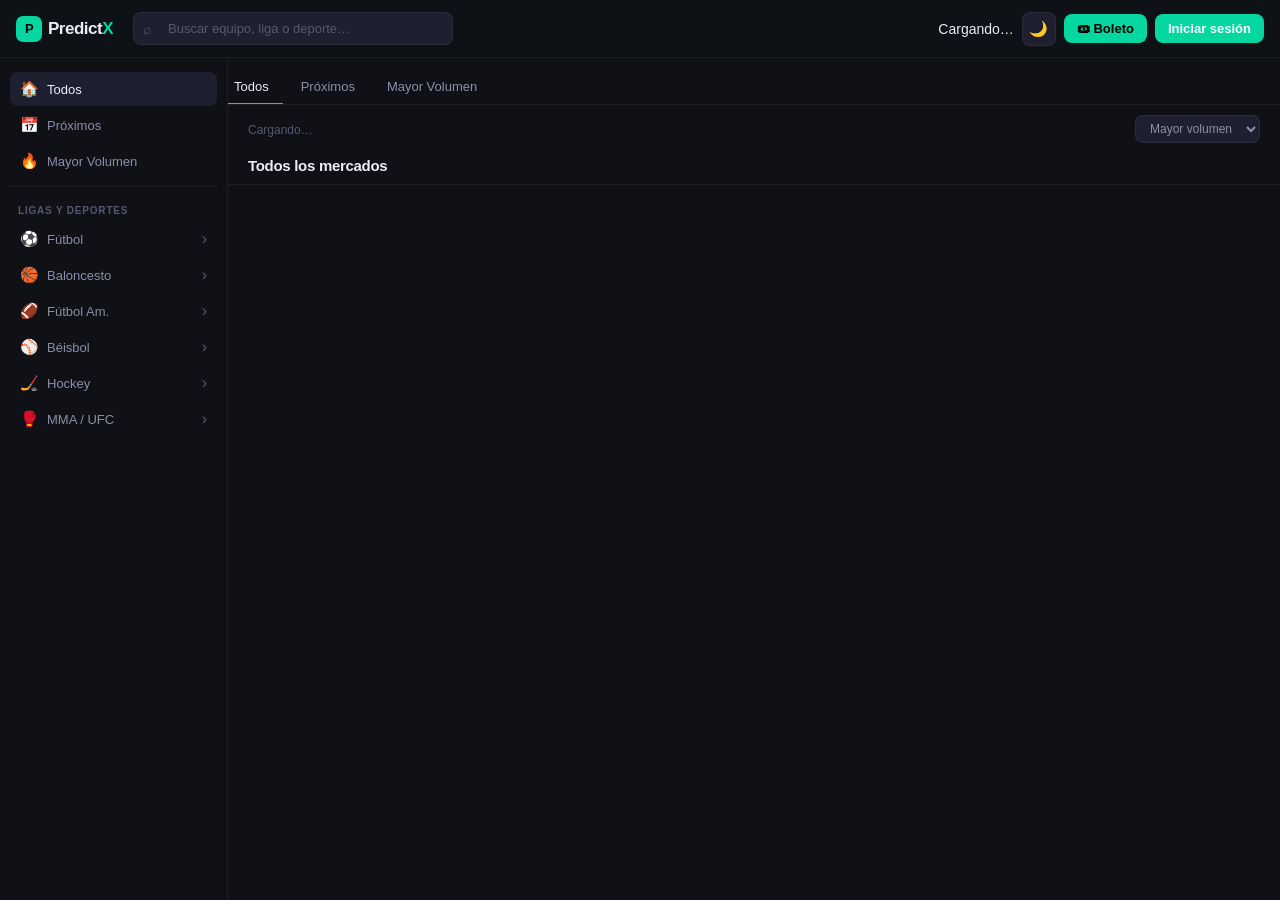
==== commit 08b8e21e: "Add files via upload" ====
--- a/index.html
+++ b/index.html
@@ -19,9 +19,12 @@
 <!-- ════ NAV ════ -->
 <nav class="nav">
   <button class="nav-hamburger" id="hamburger" onclick="toggleSidebar()" aria-label="Menú">☰</button>
-  <div class="nav-logo">
-    <div class="nav-logo-mark">P</div>
-    <div class="nav-logo-text">Predict<span>X</span></div>
+  <div class="nav-logo" id="nav-logo-wrap" onclick="location.reload()">
+    <img id="nav-logo-img" src="" alt="Logo" style="display:none;height:36px;max-width:140px;object-fit:contain">
+    <div id="nav-logo-default" style="display:flex;align-items:center;gap:6px">
+      <div class="nav-logo-mark">P</div>
+      <div class="nav-logo-text">Predict<span>X</span></div>
+    </div>
   </div>
   <div class="nav-search" id="search-wrap">
     <span class="nav-search-ico">⌕</span>
@@ -34,13 +37,17 @@
     <div class="search-drop" id="search-drop" style="display:none"></div>
   </div>
   <div class="nav-right">
+    <div class="api-pill" onclick="openModal()" id="api-pill">
+      <div class="api-dot" id="api-dot"></div>
+      <span class="api-pill-txt" id="api-pill-txt">Cargando…</span>
+    </div>
     <button class="theme-btn" onclick="toggleTheme()" title="Cambiar tema">
       <span class="ico-d">🌙</span><span class="ico-l">☀️</span>
     </button>
     <button class="slip-btn" onclick="toggleBetslip()" title="Boleto de apuestas">
       🎟 Boleto<span class="slip-count" id="slip-count">0</span>
     </button>
-    <button class="owner-nav-btn" id="owner-nav-btn" onclick="window.open('/admin','_blank')">⚡ Admin</button>
+    <button class="owner-nav-btn" id="owner-nav-btn" style="display:none" onclick="window.open('/admin','_blank')">⚡ Admin</button>
     <button id="nav-deposit-btn" style="display:none;background:var(--accent);color:#fff;border:none;border-radius:8px;padding:7px 14px;font-size:13px;font-weight:700;cursor:pointer" onclick="openPayModal('deposit')">+ Depositar</button>
     <div id="nav-balance-display" style="display:none;align-items:center;gap:6px;background:var(--bg3);border:1px solid var(--border2);border-radius:8px;padding:6px 12px;font-size:13px;font-weight:700;color:var(--green);cursor:pointer" onclick="openPayModal('deposit')" title="Mi saldo">
       💰 <span id="nav-balance-val">$0.00</span>
@@ -75,13 +82,75 @@
     <div class="sb-divider"></div>
     <div class="sb-label">Ligas y Deportes</div>
 
-    <!-- Dynamic content populated by renderFullSidebar() from Supabase -->
-    <div id="sb-sports-wrap">
-      <div style="color:var(--text3);font-size:12px;padding:10px 16px;opacity:.7">⏳ Cargando ligas...</div>
-    </div>
-
-    <!-- Custom sports/categories created by admin -->
-    <div id="sb-custom-sports"></div>
+    <!-- FÚTBOL -->
+    <div class="sb-item sb-group" onclick="toggleGroup('g-soccer')">
+      <span class="sb-item-ico">⚽</span>Fútbol
+      <span class="sb-arrow" id="arr-g-soccer">›</span>
+    </div>
+    <div class="sb-leagues" id="g-soccer">
+      <div class="sb-league" onclick="loadLeague('soccer_epl','Premier League',this)">🏴󠁧󠁢󠁥󠁮󠁧󠁿 Premier League</div>
+      <div class="sb-league" onclick="loadLeague('soccer_spain_la_liga','La Liga',this)">🇪🇸 La Liga</div>
+      <div class="sb-league" onclick="loadLeague('soccer_uefa_champs_league','Champions League',this)">🏆 Champions League</div>
+      <div class="sb-league" onclick="loadLeague('soccer_germany_bundesliga','Bundesliga',this)">🇩🇪 Bundesliga</div>
+      <div class="sb-league" onclick="loadLeague('soccer_italy_serie_a','Serie A',this)">🇮🇹 Serie A</div>
+      <div class="sb-league" onclick="loadLeague('soccer_france_ligue_one','Ligue 1',this)">🇫🇷 Ligue 1</div>
+      <div class="sb-league" onclick="loadLeague('soccer_usa_mls','MLS',this)">🇺🇸 MLS</div>
+      <div class="sb-league" onclick="loadLeague('soccer_brazil_campeonato','Brasileirão',this)">🇧🇷 Brasileirão</div>
+      <div class="sb-league" onclick="loadLeague('soccer_conmebol_copa_libertadores','Copa Libertadores',this)">🏆 Copa Libertadores</div>
+      <div class="sb-league" onclick="loadLeague('soccer_fifa_world_cup','Copa Mundial FIFA',this)">🌍 Copa Mundial FIFA</div>
+      <div class="sb-league" onclick="loadLeague('soccer_saudi_premier_league','Saudi Pro League',this)">🇸🇦 Saudi Pro League</div>
+    </div>
+
+    <!-- BALONCESTO -->
+    <div class="sb-item sb-group" onclick="toggleGroup('g-basketball')">
+      <span class="sb-item-ico">🏀</span>Baloncesto
+      <span class="sb-arrow" id="arr-g-basketball">›</span>
+    </div>
+    <div class="sb-leagues" id="g-basketball">
+      <div class="sb-league" onclick="loadLeague('basketball_nba','NBA',this)">🇺🇸 NBA</div>
+      <div class="sb-league" onclick="loadLeague('basketball_euroleague','EuroLeague',this)">🇪🇺 EuroLeague</div>
+      <div class="sb-league" onclick="loadLeague('basketball_ncaab','NCAA Basketball',this)">🎓 NCAA</div>
+    </div>
+
+    <!-- FÚTBOL AMERICANO -->
+    <div class="sb-item sb-group" onclick="toggleGroup('g-nfl')">
+      <span class="sb-item-ico">🏈</span>Fútbol Am.
+      <span class="sb-arrow" id="arr-g-nfl">›</span>
+    </div>
+    <div class="sb-leagues" id="g-nfl">
+      <div class="sb-league" onclick="loadLeague('americanfootball_nfl','NFL',this)">🇺🇸 NFL</div>
+      <div class="sb-league" onclick="loadLeague('americanfootball_ncaaf','NCAAF',this)">🎓 NCAAF</div>
+    </div>
+
+    <!-- BÉISBOL -->
+    <div class="sb-item sb-group" onclick="toggleGroup('g-baseball')">
+      <span class="sb-item-ico">⚾</span>Béisbol
+      <span class="sb-arrow" id="arr-g-baseball">›</span>
+    </div>
+    <div class="sb-leagues" id="g-baseball">
+      <div class="sb-league" onclick="loadLeague('baseball_mlb','MLB',this)">🇺🇸 MLB</div>
+    </div>
+
+    <!-- HOCKEY -->
+    <div class="sb-item sb-group" onclick="toggleGroup('g-hockey')">
+      <span class="sb-item-ico">🏒</span>Hockey
+      <span class="sb-arrow" id="arr-g-hockey">›</span>
+    </div>
+    <div class="sb-leagues" id="g-hockey">
+      <div class="sb-league" onclick="loadLeague('icehockey_nhl','NHL',this)">🇺🇸 NHL</div>
+      <div class="sb-league" onclick="loadLeague('icehockey_sweden_hockey_league','SHL',this)">🇸🇪 SHL</div>
+    </div>
+
+    <!-- MMA -->
+    <div class="sb-item sb-group" onclick="toggleGroup('g-mma')">
+      <span class="sb-item-ico">🥊</span>MMA / UFC
+      <span class="sb-arrow" id="arr-g-mma">›</span>
+    </div>
+    <div class="sb-leagues" id="g-mma">
+      <div class="sb-league" onclick="loadLeague('mma_mixed_martial_arts','MMA',this)">🥊 UFC / MMA</div>
+    </div>
+
+    <!-- GOLF -->
 
   </aside>
 
@@ -91,8 +160,12 @@
     <!-- LIST VIEW — Polymarket-style home -->
     <div id="view-list">
 
-      <!-- Cat pills: hidden container for internal state tracking (categories shown only in sidebar) -->
-      <div id="cat-pills-wrap" style="display:none"></div>
+      <!-- ── Nav tabs: Todos / Próximos / Mayor Volumen ─── -->
+      <div class="list-tabs" id="cat-pills-wrap" style="display:flex;gap:4px;padding:12px 16px 0;overflow-x:auto">
+        <button class="list-tab active" onclick="setNavMode('home',this)">Todos</button>
+        <button class="list-tab" onclick="setNavMode('upcoming',this)">Próximos</button>
+        <button class="list-tab" onclick="setNavMode('best',this)">Mayor Volumen</button>
+      </div>
 
       <!-- ── Sort / filter row ────────────────────── -->
       <div class="home-bar">
@@ -199,7 +272,7 @@
               <div class="sc">
                 <div class="sc-ico g">💰</div>
                 <div class="sc-label">Saldo</div>
-                <div class="sc-val" id="sc-balance">$0.00</div>
+                <div class="sc-val" id="sc-balance">€0.00</div>
                 <div class="sc-delta pos">↑ Disponible</div>
               </div>
               <div class="sc">
@@ -273,15 +346,15 @@
             <div class="stat-cards" style="grid-template-columns:repeat(3,1fr);margin-bottom:18px">
               <div class="sc">
                 <div class="sc-label">Total apostado</div>
-                <div class="sc-val" id="bets-total-stake">$0.00</div>
+                <div class="sc-val" id="bets-total-stake">€0.00</div>
               </div>
               <div class="sc">
                 <div class="sc-label">Retornos</div>
-                <div class="sc-val" id="bets-total-ret">$0.00</div>
+                <div class="sc-val" id="bets-total-ret">€0.00</div>
               </div>
               <div class="sc">
                 <div class="sc-label">P&amp;G neto</div>
-                <div class="sc-val" id="bets-pnl">$0.00</div>
+                <div class="sc-val" id="bets-pnl">€0.00</div>
               </div>
             </div>
 
@@ -317,17 +390,17 @@
               <div class="sc">
                 <div class="sc-ico g">💳</div>
                 <div class="sc-label">Saldo disponible</div>
-                <div class="sc-val" id="tx-balance">$0.00</div>
+                <div class="sc-val" id="tx-balance">€0.00</div>
               </div>
               <div class="sc">
                 <div class="sc-ico b">📥</div>
                 <div class="sc-label">Total depositado</div>
-                <div class="sc-val" id="tx-deposited">$0.00</div>
+                <div class="sc-val" id="tx-deposited">€0.00</div>
               </div>
               <div class="sc">
                 <div class="sc-ico r">📤</div>
                 <div class="sc-label">Total retirado</div>
-                <div class="sc-val" id="tx-withdrawn">$0.00</div>
+                <div class="sc-val" id="tx-withdrawn">€0.00</div>
               </div>
             </div>
 
@@ -424,7 +497,7 @@
                 <div class="pf-group">
                   <div class="pf-label">Moneda preferida</div>
                   <select class="pf-input" id="pf-currency">
-                    <option value="EUR">$ Dólar</option>
+                    <option value="EUR">€ Euro</option>
                     <option value="USD">$ Dólar</option>
                     <option value="MXN">$ Peso MX</option>
                   </select>
@@ -468,11 +541,11 @@
               <div class="profile-grid">
                 <div class="pf-group">
                   <div class="pf-label">Límite diario de apuestas</div>
-                  <input class="pf-input" type="number" placeholder="$ Sin límite" id="pf-daily-limit">
+                  <input class="pf-input" type="number" placeholder="€ Sin límite" id="pf-daily-limit">
                 </div>
                 <div class="pf-group">
                   <div class="pf-label">Límite semanal</div>
-                  <input class="pf-input" type="number" placeholder="$ Sin límite" id="pf-weekly-limit">
+                  <input class="pf-input" type="number" placeholder="€ Sin límite" id="pf-weekly-limit">
                 </div>
               </div>
               <div class="profile-foot">
@@ -491,17 +564,13 @@
             </div>
             <div class="info-card" style="max-width:560px;margin-bottom:24px">
               <div style="font-size:15px;font-weight:700;margin-bottom:20px">Nuevo ticket</div>
-              <div style="margin-bottom:16px">
-                <label style="display:block;font-size:11px;font-weight:700;text-transform:uppercase;letter-spacing:.8px;color:var(--text2);margin-bottom:6px">Asunto <span style="color:var(--red)">*</span></label>
-                <input type="text" id="sup-subject" class="form-input" placeholder="¿En qué podemos ayudarte?" maxlength="120"
-                  style="font-size:14px;padding:11px 14px;border-radius:10px;background:var(--bg3);border:1.5px solid var(--border);color:var(--text);outline:none;width:100%;box-sizing:border-box;transition:border .15s"
-                  onfocus="this.style.borderColor='var(--accent)'" onblur="this.style.borderColor='var(--border)'">
-              </div>
               <div style="margin-bottom:20px">
-                <label style="display:block;font-size:11px;font-weight:700;text-transform:uppercase;letter-spacing:.8px;color:var(--text2);margin-bottom:6px">Descripción <span style="color:var(--red)">*</span></label>
-                <textarea id="sup-body" class="form-input" rows="5" placeholder="Describe con detalle lo que ocurrió, qué pasos seguiste y cuál es el error..."
-                  style="font-size:14px;line-height:1.6;padding:11px 14px;border-radius:10px;background:var(--bg3);border:1.5px solid var(--border);color:var(--text);outline:none;width:100%;box-sizing:border-box;resize:vertical;font-family:inherit;transition:border .15s"
-                  onfocus="this.style.borderColor='var(--accent)'" onblur="this.style.borderColor='var(--border)'"></textarea>
+                <label style="display:block;font-size:12px;font-weight:700;text-transform:uppercase;letter-spacing:.5px;color:var(--text2);margin-bottom:8px">Asunto *</label>
+                <input type="text" id="sup-subject" class="form-input" placeholder="¿En qué podemos ayudarte?" maxlength="120" style="font-size:14px">
+              </div>
+              <div style="margin-bottom:20px">
+                <label style="display:block;font-size:12px;font-weight:700;text-transform:uppercase;letter-spacing:.5px;color:var(--text2);margin-bottom:8px">Descripción *</label>
+                <textarea id="sup-body" class="form-input" rows="5" style="resize:vertical;font-size:14px;line-height:1.6" placeholder="Describe con detalle lo que ocurrió, qué pasos seguiste y cuál es el error..."></textarea>
               </div>
               <div style="margin-bottom:24px">
                 <label style="display:block;font-size:12px;font-weight:700;text-transform:uppercase;letter-spacing:.5px;color:var(--text2);margin-bottom:8px">Adjunto <span style="font-weight:400;text-transform:none;color:var(--text3)">PNG, JPG, PDF · máx 5MB (opcional)</span></label>
@@ -698,19 +767,19 @@
                   <input class="cfg-input" id="cfg-bonus-pct" type="number" value="100" min="0" max="200">
                 </div>
                 <div class="cfg-group">
-                  <div class="cfg-label">Bono máximo ($)</div>
+                  <div class="cfg-label">Bono máximo (€)</div>
                   <input class="cfg-input" id="cfg-bonus-max" type="number" value="100" min="0">
                 </div>
                 <div class="cfg-group">
-                  <div class="cfg-label">Depósito mínimo ($)</div>
+                  <div class="cfg-label">Depósito mínimo (€)</div>
                   <input class="cfg-input" id="cfg-dep-min" type="number" value="10" min="1">
                 </div>
                 <div class="cfg-group">
-                  <div class="cfg-label">Retirada mínima ($)</div>
+                  <div class="cfg-label">Retirada mínima (€)</div>
                   <input class="cfg-input" id="cfg-wit-min" type="number" value="20" min="1">
                 </div>
                 <div class="cfg-group">
-                  <div class="cfg-label">Saldo inicial nuevos usuarios ($)</div>
+                  <div class="cfg-label">Saldo inicial nuevos usuarios (€)</div>
                   <input class="cfg-input" id="cfg-initial-balance" type="number" value="0" min="0">
                 </div>
                 <div class="cfg-group">
@@ -840,8 +909,8 @@
       </div>
     </div>
     <div class="slip-foot" id="slip-foot" style="display:none">
-      <div class="slip-total-row"><span class="slip-total-key">Apuesta total</span><span class="slip-total-val" id="slip-ttl-stake">$0.00</span></div>
-      <div class="slip-total-row"><span class="slip-total-key">Ganancia potencial</span><span class="slip-total-val green" id="slip-ttl-ret">$0.00</span></div>
+      <div class="slip-total-row"><span class="slip-total-key">Apuesta total</span><span class="slip-total-val" id="slip-ttl-stake">€0.00</span></div>
+      <div class="slip-total-row"><span class="slip-total-key">Ganancia potencial</span><span class="slip-total-val green" id="slip-ttl-ret">€0.00</span></div>
       <button class="slip-bet-btn" onclick="placeBets()">Realizar Apuesta</button>
       <div class="slip-disclaimer">Las cuotas pueden cambiar. Apuesta con responsabilidad. +18.</div>
     </div>
@@ -919,8 +988,11 @@
   <div class="auth-box" id="auth-box">
 
     <div class="auth-logo">
-      <div class="auth-logo-mark">P</div>
-      <div class="auth-logo-text">Predict<span>X</span></div>
+      <img id="auth-logo-img" src="" alt="Logo" style="display:none;height:48px;max-width:160px;object-fit:contain;margin:0 auto">
+      <div id="auth-logo-default" style="display:flex;align-items:center;justify-content:center;gap:6px">
+        <div class="auth-logo-mark">P</div>
+        <div class="auth-logo-text">Predict<span>X</span></div>
+      </div>
     </div>
 
     <!-- Login / Register tabs -->
--- a/css/style.css
+++ b/css/style.css
@@ -673,15 +673,18 @@
     display:flex;overflow-x:auto;gap:0;
     border-bottom:1px solid var(--border);
     background:var(--bg2);
-    scrollbar-width:none;padding:0 12px;
+    scrollbar-width:none;padding:0 4px;
+    position:sticky;top:0;z-index:10;
   }
   .admin-tab-bar::-webkit-scrollbar{display:none}
   .admin-tab{
     font-size:12px;font-weight:500;color:var(--text2);
-    padding:10px 14px;border-bottom:2px solid transparent;
+    padding:11px 13px;border-bottom:2px solid transparent;
     margin-bottom:-1px;cursor:pointer;white-space:nowrap;transition:all .15s;
-  }
-  .admin-tab.active{color:var(--green);border-bottom-color:var(--green)}
+    flex-shrink:0;
+  }
+  .admin-tab.active{color:var(--accent);border-bottom-color:var(--accent);font-weight:700}
+  .admin-tab:last-child{color:var(--red)}
 }
 @media (min-width:601px){
   .admin-tab-bar{display:none}
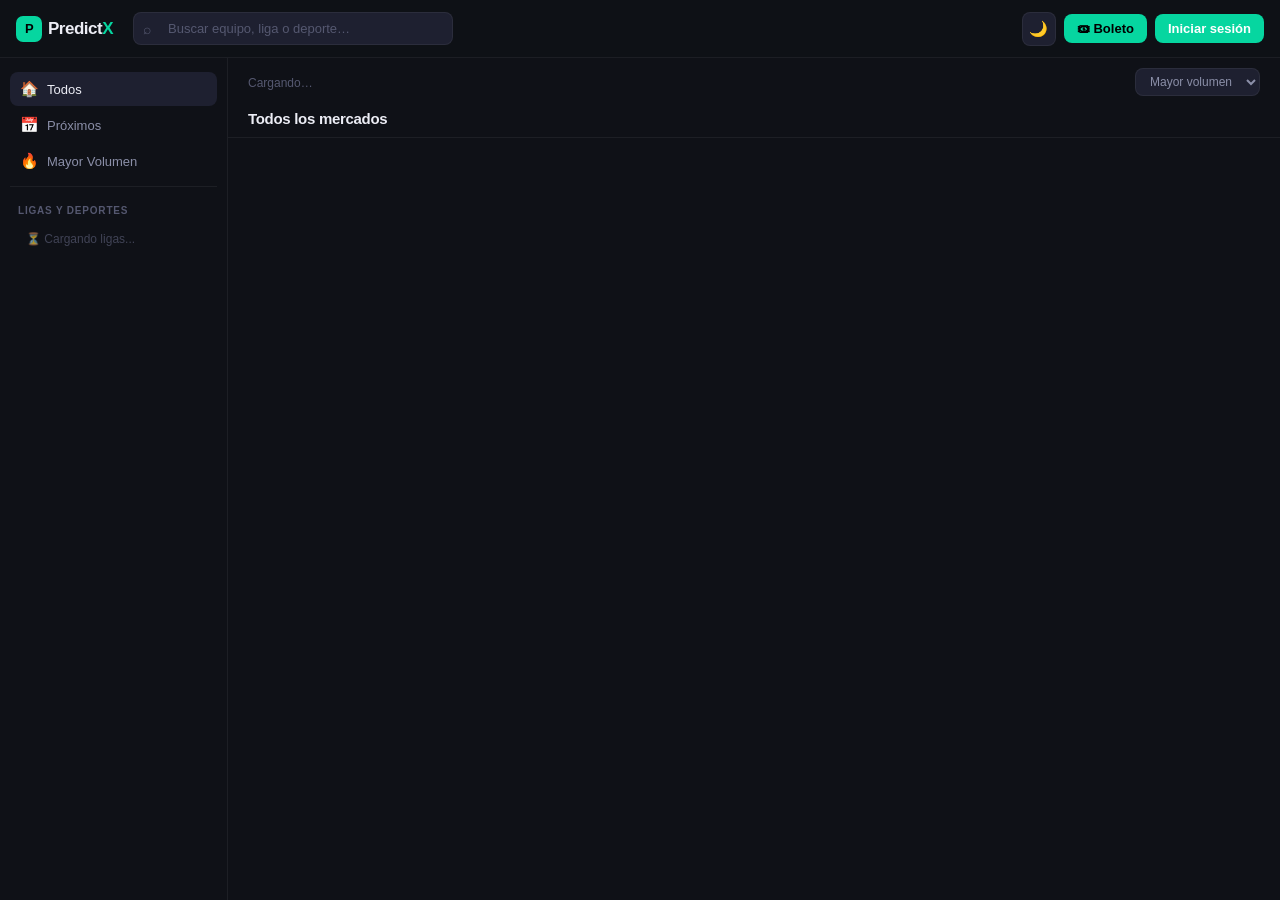
==== commit fe1b9cb8: "Add files via upload" ====
--- a/index.html
+++ b/index.html
@@ -19,12 +19,9 @@
 <!-- ════ NAV ════ -->
 <nav class="nav">
   <button class="nav-hamburger" id="hamburger" onclick="toggleSidebar()" aria-label="Menú">☰</button>
-  <div class="nav-logo" id="nav-logo-wrap" onclick="location.reload()">
-    <img id="nav-logo-img" src="" alt="Logo" style="display:none;height:36px;max-width:140px;object-fit:contain">
-    <div id="nav-logo-default" style="display:flex;align-items:center;gap:6px">
-      <div class="nav-logo-mark">P</div>
-      <div class="nav-logo-text">Predict<span>X</span></div>
-    </div>
+  <div class="nav-logo">
+    <div class="nav-logo-mark">P</div>
+    <div class="nav-logo-text">Predict<span>X</span></div>
   </div>
   <div class="nav-search" id="search-wrap">
     <span class="nav-search-ico">⌕</span>
@@ -37,17 +34,13 @@
     <div class="search-drop" id="search-drop" style="display:none"></div>
   </div>
   <div class="nav-right">
-    <div class="api-pill" onclick="openModal()" id="api-pill">
-      <div class="api-dot" id="api-dot"></div>
-      <span class="api-pill-txt" id="api-pill-txt">Cargando…</span>
-    </div>
     <button class="theme-btn" onclick="toggleTheme()" title="Cambiar tema">
       <span class="ico-d">🌙</span><span class="ico-l">☀️</span>
     </button>
     <button class="slip-btn" onclick="toggleBetslip()" title="Boleto de apuestas">
       🎟 Boleto<span class="slip-count" id="slip-count">0</span>
     </button>
-    <button class="owner-nav-btn" id="owner-nav-btn" style="display:none" onclick="window.open('/admin','_blank')">⚡ Admin</button>
+    <button class="owner-nav-btn" id="owner-nav-btn" onclick="window.open('/admin','_blank')">⚡ Admin</button>
     <button id="nav-deposit-btn" style="display:none;background:var(--accent);color:#fff;border:none;border-radius:8px;padding:7px 14px;font-size:13px;font-weight:700;cursor:pointer" onclick="openPayModal('deposit')">+ Depositar</button>
     <div id="nav-balance-display" style="display:none;align-items:center;gap:6px;background:var(--bg3);border:1px solid var(--border2);border-radius:8px;padding:6px 12px;font-size:13px;font-weight:700;color:var(--green);cursor:pointer" onclick="openPayModal('deposit')" title="Mi saldo">
       💰 <span id="nav-balance-val">$0.00</span>
@@ -82,75 +75,13 @@
     <div class="sb-divider"></div>
     <div class="sb-label">Ligas y Deportes</div>
 
-    <!-- FÚTBOL -->
-    <div class="sb-item sb-group" onclick="toggleGroup('g-soccer')">
-      <span class="sb-item-ico">⚽</span>Fútbol
-      <span class="sb-arrow" id="arr-g-soccer">›</span>
-    </div>
-    <div class="sb-leagues" id="g-soccer">
-      <div class="sb-league" onclick="loadLeague('soccer_epl','Premier League',this)">🏴󠁧󠁢󠁥󠁮󠁧󠁿 Premier League</div>
-      <div class="sb-league" onclick="loadLeague('soccer_spain_la_liga','La Liga',this)">🇪🇸 La Liga</div>
-      <div class="sb-league" onclick="loadLeague('soccer_uefa_champs_league','Champions League',this)">🏆 Champions League</div>
-      <div class="sb-league" onclick="loadLeague('soccer_germany_bundesliga','Bundesliga',this)">🇩🇪 Bundesliga</div>
-      <div class="sb-league" onclick="loadLeague('soccer_italy_serie_a','Serie A',this)">🇮🇹 Serie A</div>
-      <div class="sb-league" onclick="loadLeague('soccer_france_ligue_one','Ligue 1',this)">🇫🇷 Ligue 1</div>
-      <div class="sb-league" onclick="loadLeague('soccer_usa_mls','MLS',this)">🇺🇸 MLS</div>
-      <div class="sb-league" onclick="loadLeague('soccer_brazil_campeonato','Brasileirão',this)">🇧🇷 Brasileirão</div>
-      <div class="sb-league" onclick="loadLeague('soccer_conmebol_copa_libertadores','Copa Libertadores',this)">🏆 Copa Libertadores</div>
-      <div class="sb-league" onclick="loadLeague('soccer_fifa_world_cup','Copa Mundial FIFA',this)">🌍 Copa Mundial FIFA</div>
-      <div class="sb-league" onclick="loadLeague('soccer_saudi_premier_league','Saudi Pro League',this)">🇸🇦 Saudi Pro League</div>
-    </div>
-
-    <!-- BALONCESTO -->
-    <div class="sb-item sb-group" onclick="toggleGroup('g-basketball')">
-      <span class="sb-item-ico">🏀</span>Baloncesto
-      <span class="sb-arrow" id="arr-g-basketball">›</span>
-    </div>
-    <div class="sb-leagues" id="g-basketball">
-      <div class="sb-league" onclick="loadLeague('basketball_nba','NBA',this)">🇺🇸 NBA</div>
-      <div class="sb-league" onclick="loadLeague('basketball_euroleague','EuroLeague',this)">🇪🇺 EuroLeague</div>
-      <div class="sb-league" onclick="loadLeague('basketball_ncaab','NCAA Basketball',this)">🎓 NCAA</div>
-    </div>
-
-    <!-- FÚTBOL AMERICANO -->
-    <div class="sb-item sb-group" onclick="toggleGroup('g-nfl')">
-      <span class="sb-item-ico">🏈</span>Fútbol Am.
-      <span class="sb-arrow" id="arr-g-nfl">›</span>
-    </div>
-    <div class="sb-leagues" id="g-nfl">
-      <div class="sb-league" onclick="loadLeague('americanfootball_nfl','NFL',this)">🇺🇸 NFL</div>
-      <div class="sb-league" onclick="loadLeague('americanfootball_ncaaf','NCAAF',this)">🎓 NCAAF</div>
-    </div>
-
-    <!-- BÉISBOL -->
-    <div class="sb-item sb-group" onclick="toggleGroup('g-baseball')">
-      <span class="sb-item-ico">⚾</span>Béisbol
-      <span class="sb-arrow" id="arr-g-baseball">›</span>
-    </div>
-    <div class="sb-leagues" id="g-baseball">
-      <div class="sb-league" onclick="loadLeague('baseball_mlb','MLB',this)">🇺🇸 MLB</div>
-    </div>
-
-    <!-- HOCKEY -->
-    <div class="sb-item sb-group" onclick="toggleGroup('g-hockey')">
-      <span class="sb-item-ico">🏒</span>Hockey
-      <span class="sb-arrow" id="arr-g-hockey">›</span>
-    </div>
-    <div class="sb-leagues" id="g-hockey">
-      <div class="sb-league" onclick="loadLeague('icehockey_nhl','NHL',this)">🇺🇸 NHL</div>
-      <div class="sb-league" onclick="loadLeague('icehockey_sweden_hockey_league','SHL',this)">🇸🇪 SHL</div>
-    </div>
-
-    <!-- MMA -->
-    <div class="sb-item sb-group" onclick="toggleGroup('g-mma')">
-      <span class="sb-item-ico">🥊</span>MMA / UFC
-      <span class="sb-arrow" id="arr-g-mma">›</span>
-    </div>
-    <div class="sb-leagues" id="g-mma">
-      <div class="sb-league" onclick="loadLeague('mma_mixed_martial_arts','MMA',this)">🥊 UFC / MMA</div>
-    </div>
-
-    <!-- GOLF -->
+    <!-- Dynamic content populated by renderFullSidebar() from Supabase -->
+    <div id="sb-sports-wrap">
+      <div style="color:var(--text3);font-size:12px;padding:10px 16px;opacity:.7">⏳ Cargando ligas...</div>
+    </div>
+
+    <!-- Custom sports/categories created by admin -->
+    <div id="sb-custom-sports"></div>
 
   </aside>
 
@@ -160,12 +91,8 @@
     <!-- LIST VIEW — Polymarket-style home -->
     <div id="view-list">
 
-      <!-- ── Nav tabs: Todos / Próximos / Mayor Volumen ─── -->
-      <div class="list-tabs" id="cat-pills-wrap" style="display:flex;gap:4px;padding:12px 16px 0;overflow-x:auto">
-        <button class="list-tab active" onclick="setNavMode('home',this)">Todos</button>
-        <button class="list-tab" onclick="setNavMode('upcoming',this)">Próximos</button>
-        <button class="list-tab" onclick="setNavMode('best',this)">Mayor Volumen</button>
-      </div>
+      <!-- Cat pills: hidden container for internal state tracking (categories shown only in sidebar) -->
+      <div id="cat-pills-wrap" style="display:none"></div>
 
       <!-- ── Sort / filter row ────────────────────── -->
       <div class="home-bar">
@@ -254,11 +181,13 @@
         <div class="admin-main">
 
           <!-- Mobile tab bar -->
-          <div class="admin-tab-bar">
+          <div class="admin-tab-bar" style="overflow-x:auto;display:flex;flex-wrap:nowrap;-webkit-overflow-scrolling:touch">
             <div class="admin-tab active" onclick="showAdminPage('dashboard',null,this)">📊 Dashboard</div>
             <div class="admin-tab" onclick="showAdminPage('bets',null,this)">🎟 Apuestas</div>
             <div class="admin-tab" onclick="showAdminPage('tx',null,this)">💳 Transacciones</div>
+            <div class="admin-tab" onclick="showAdminPage('support',null,this)">🆘 Soporte</div>
             <div class="admin-tab" onclick="showAdminPage('profile',null,this)">👤 Perfil</div>
+            <div class="admin-tab" onclick="doLogout()" style="color:var(--red);flex-shrink:0">🚪 Salir</div>
           </div>
 
           <!-- ── DASHBOARD ── -->
@@ -272,7 +201,7 @@
               <div class="sc">
                 <div class="sc-ico g">💰</div>
                 <div class="sc-label">Saldo</div>
-                <div class="sc-val" id="sc-balance">€0.00</div>
+                <div class="sc-val" id="sc-balance">$0.00</div>
                 <div class="sc-delta pos">↑ Disponible</div>
               </div>
               <div class="sc">
@@ -346,15 +275,15 @@
             <div class="stat-cards" style="grid-template-columns:repeat(3,1fr);margin-bottom:18px">
               <div class="sc">
                 <div class="sc-label">Total apostado</div>
-                <div class="sc-val" id="bets-total-stake">€0.00</div>
+                <div class="sc-val" id="bets-total-stake">$0.00</div>
               </div>
               <div class="sc">
                 <div class="sc-label">Retornos</div>
-                <div class="sc-val" id="bets-total-ret">€0.00</div>
+                <div class="sc-val" id="bets-total-ret">$0.00</div>
               </div>
               <div class="sc">
                 <div class="sc-label">P&amp;G neto</div>
-                <div class="sc-val" id="bets-pnl">€0.00</div>
+                <div class="sc-val" id="bets-pnl">$0.00</div>
               </div>
             </div>
 
@@ -390,17 +319,17 @@
               <div class="sc">
                 <div class="sc-ico g">💳</div>
                 <div class="sc-label">Saldo disponible</div>
-                <div class="sc-val" id="tx-balance">€0.00</div>
+                <div class="sc-val" id="tx-balance">$0.00</div>
               </div>
               <div class="sc">
                 <div class="sc-ico b">📥</div>
                 <div class="sc-label">Total depositado</div>
-                <div class="sc-val" id="tx-deposited">€0.00</div>
+                <div class="sc-val" id="tx-deposited">$0.00</div>
               </div>
               <div class="sc">
                 <div class="sc-ico r">📤</div>
                 <div class="sc-label">Total retirado</div>
-                <div class="sc-val" id="tx-withdrawn">€0.00</div>
+                <div class="sc-val" id="tx-withdrawn">$0.00</div>
               </div>
             </div>
 
@@ -497,7 +426,7 @@
                 <div class="pf-group">
                   <div class="pf-label">Moneda preferida</div>
                   <select class="pf-input" id="pf-currency">
-                    <option value="EUR">€ Euro</option>
+                    <option value="EUR">$ Dólar</option>
                     <option value="USD">$ Dólar</option>
                     <option value="MXN">$ Peso MX</option>
                   </select>
@@ -541,11 +470,11 @@
               <div class="profile-grid">
                 <div class="pf-group">
                   <div class="pf-label">Límite diario de apuestas</div>
-                  <input class="pf-input" type="number" placeholder="€ Sin límite" id="pf-daily-limit">
+                  <input class="pf-input" type="number" placeholder="$ Sin límite" id="pf-daily-limit">
                 </div>
                 <div class="pf-group">
                   <div class="pf-label">Límite semanal</div>
-                  <input class="pf-input" type="number" placeholder="€ Sin límite" id="pf-weekly-limit">
+                  <input class="pf-input" type="number" placeholder="$ Sin límite" id="pf-weekly-limit">
                 </div>
               </div>
               <div class="profile-foot">
@@ -564,13 +493,17 @@
             </div>
             <div class="info-card" style="max-width:560px;margin-bottom:24px">
               <div style="font-size:15px;font-weight:700;margin-bottom:20px">Nuevo ticket</div>
+              <div style="margin-bottom:16px">
+                <label style="display:block;font-size:11px;font-weight:700;text-transform:uppercase;letter-spacing:.8px;color:var(--text2);margin-bottom:6px">Asunto <span style="color:var(--red)">*</span></label>
+                <input type="text" id="sup-subject" class="form-input" placeholder="¿En qué podemos ayudarte?" maxlength="120"
+                  style="font-size:14px;padding:11px 14px;border-radius:10px;background:var(--bg3);border:1.5px solid var(--border);color:var(--text);outline:none;width:100%;box-sizing:border-box;transition:border .15s"
+                  onfocus="this.style.borderColor='var(--accent)'" onblur="this.style.borderColor='var(--border)'">
+              </div>
               <div style="margin-bottom:20px">
-                <label style="display:block;font-size:12px;font-weight:700;text-transform:uppercase;letter-spacing:.5px;color:var(--text2);margin-bottom:8px">Asunto *</label>
-                <input type="text" id="sup-subject" class="form-input" placeholder="¿En qué podemos ayudarte?" maxlength="120" style="font-size:14px">
-              </div>
-              <div style="margin-bottom:20px">
-                <label style="display:block;font-size:12px;font-weight:700;text-transform:uppercase;letter-spacing:.5px;color:var(--text2);margin-bottom:8px">Descripción *</label>
-                <textarea id="sup-body" class="form-input" rows="5" style="resize:vertical;font-size:14px;line-height:1.6" placeholder="Describe con detalle lo que ocurrió, qué pasos seguiste y cuál es el error..."></textarea>
+                <label style="display:block;font-size:11px;font-weight:700;text-transform:uppercase;letter-spacing:.8px;color:var(--text2);margin-bottom:6px">Descripción <span style="color:var(--red)">*</span></label>
+                <textarea id="sup-body" class="form-input" rows="5" placeholder="Describe con detalle lo que ocurrió, qué pasos seguiste y cuál es el error..."
+                  style="font-size:14px;line-height:1.6;padding:11px 14px;border-radius:10px;background:var(--bg3);border:1.5px solid var(--border);color:var(--text);outline:none;width:100%;box-sizing:border-box;resize:vertical;font-family:inherit;transition:border .15s"
+                  onfocus="this.style.borderColor='var(--accent)'" onblur="this.style.borderColor='var(--border)'"></textarea>
               </div>
               <div style="margin-bottom:24px">
                 <label style="display:block;font-size:12px;font-weight:700;text-transform:uppercase;letter-spacing:.5px;color:var(--text2);margin-bottom:8px">Adjunto <span style="font-weight:400;text-transform:none;color:var(--text3)">PNG, JPG, PDF · máx 5MB (opcional)</span></label>
@@ -767,19 +700,19 @@
                   <input class="cfg-input" id="cfg-bonus-pct" type="number" value="100" min="0" max="200">
                 </div>
                 <div class="cfg-group">
-                  <div class="cfg-label">Bono máximo (€)</div>
+                  <div class="cfg-label">Bono máximo ($)</div>
                   <input class="cfg-input" id="cfg-bonus-max" type="number" value="100" min="0">
                 </div>
                 <div class="cfg-group">
-                  <div class="cfg-label">Depósito mínimo (€)</div>
+                  <div class="cfg-label">Depósito mínimo ($)</div>
                   <input class="cfg-input" id="cfg-dep-min" type="number" value="10" min="1">
                 </div>
                 <div class="cfg-group">
-                  <div class="cfg-label">Retirada mínima (€)</div>
+                  <div class="cfg-label">Retirada mínima ($)</div>
                   <input class="cfg-input" id="cfg-wit-min" type="number" value="20" min="1">
                 </div>
                 <div class="cfg-group">
-                  <div class="cfg-label">Saldo inicial nuevos usuarios (€)</div>
+                  <div class="cfg-label">Saldo inicial nuevos usuarios ($)</div>
                   <input class="cfg-input" id="cfg-initial-balance" type="number" value="0" min="0">
                 </div>
                 <div class="cfg-group">
@@ -909,8 +842,8 @@
       </div>
     </div>
     <div class="slip-foot" id="slip-foot" style="display:none">
-      <div class="slip-total-row"><span class="slip-total-key">Apuesta total</span><span class="slip-total-val" id="slip-ttl-stake">€0.00</span></div>
-      <div class="slip-total-row"><span class="slip-total-key">Ganancia potencial</span><span class="slip-total-val green" id="slip-ttl-ret">€0.00</span></div>
+      <div class="slip-total-row"><span class="slip-total-key">Apuesta total</span><span class="slip-total-val" id="slip-ttl-stake">$0.00</span></div>
+      <div class="slip-total-row"><span class="slip-total-key">Ganancia potencial</span><span class="slip-total-val green" id="slip-ttl-ret">$0.00</span></div>
       <button class="slip-bet-btn" onclick="placeBets()">Realizar Apuesta</button>
       <div class="slip-disclaimer">Las cuotas pueden cambiar. Apuesta con responsabilidad. +18.</div>
     </div>
@@ -988,11 +921,8 @@
   <div class="auth-box" id="auth-box">
 
     <div class="auth-logo">
-      <img id="auth-logo-img" src="" alt="Logo" style="display:none;height:48px;max-width:160px;object-fit:contain;margin:0 auto">
-      <div id="auth-logo-default" style="display:flex;align-items:center;justify-content:center;gap:6px">
-        <div class="auth-logo-mark">P</div>
-        <div class="auth-logo-text">Predict<span>X</span></div>
-      </div>
+      <div class="auth-logo-mark">P</div>
+      <div class="auth-logo-text">Predict<span>X</span></div>
     </div>
 
     <!-- Login / Register tabs -->
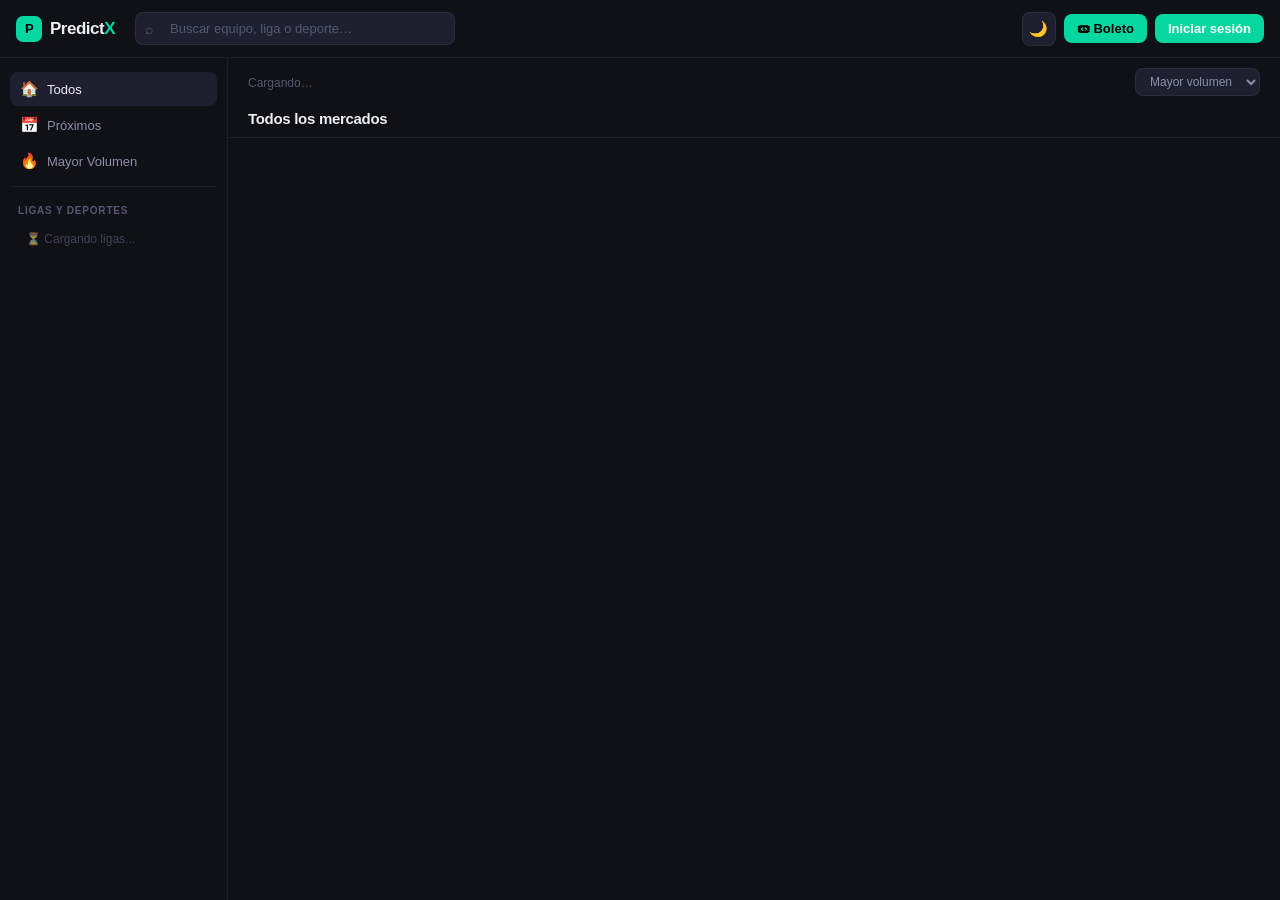
==== commit cf005d48: "Add files via upload" ====
--- a/index.html
+++ b/index.html
@@ -19,9 +19,12 @@
 <!-- ════ NAV ════ -->
 <nav class="nav">
   <button class="nav-hamburger" id="hamburger" onclick="toggleSidebar()" aria-label="Menú">☰</button>
-  <div class="nav-logo">
-    <div class="nav-logo-mark">P</div>
-    <div class="nav-logo-text">Predict<span>X</span></div>
+  <div class="nav-logo" id="nav-logo-wrap" onclick="showListView()">
+    <img id="site-logo-img" src="" alt="Logo" style="display:none;height:32px;width:auto;object-fit:contain;border-radius:6px">
+    <div id="site-logo-default" style="display:flex;align-items:center;gap:8px">
+      <div class="nav-logo-mark">P</div>
+      <div class="nav-logo-text">Predict<span>X</span></div>
+    </div>
   </div>
   <div class="nav-search" id="search-wrap">
     <span class="nav-search-ico">⌕</span>
@@ -921,8 +924,11 @@
   <div class="auth-box" id="auth-box">
 
     <div class="auth-logo">
-      <div class="auth-logo-mark">P</div>
-      <div class="auth-logo-text">Predict<span>X</span></div>
+      <img id="auth-logo-img" src="" alt="Logo" style="display:none;height:52px;width:auto;object-fit:contain;border-radius:8px;margin-bottom:4px">
+      <div id="auth-logo-default">
+        <div class="auth-logo-mark">P</div>
+        <div class="auth-logo-text">Predict<span>X</span></div>
+      </div>
     </div>
 
     <!-- Login / Register tabs -->
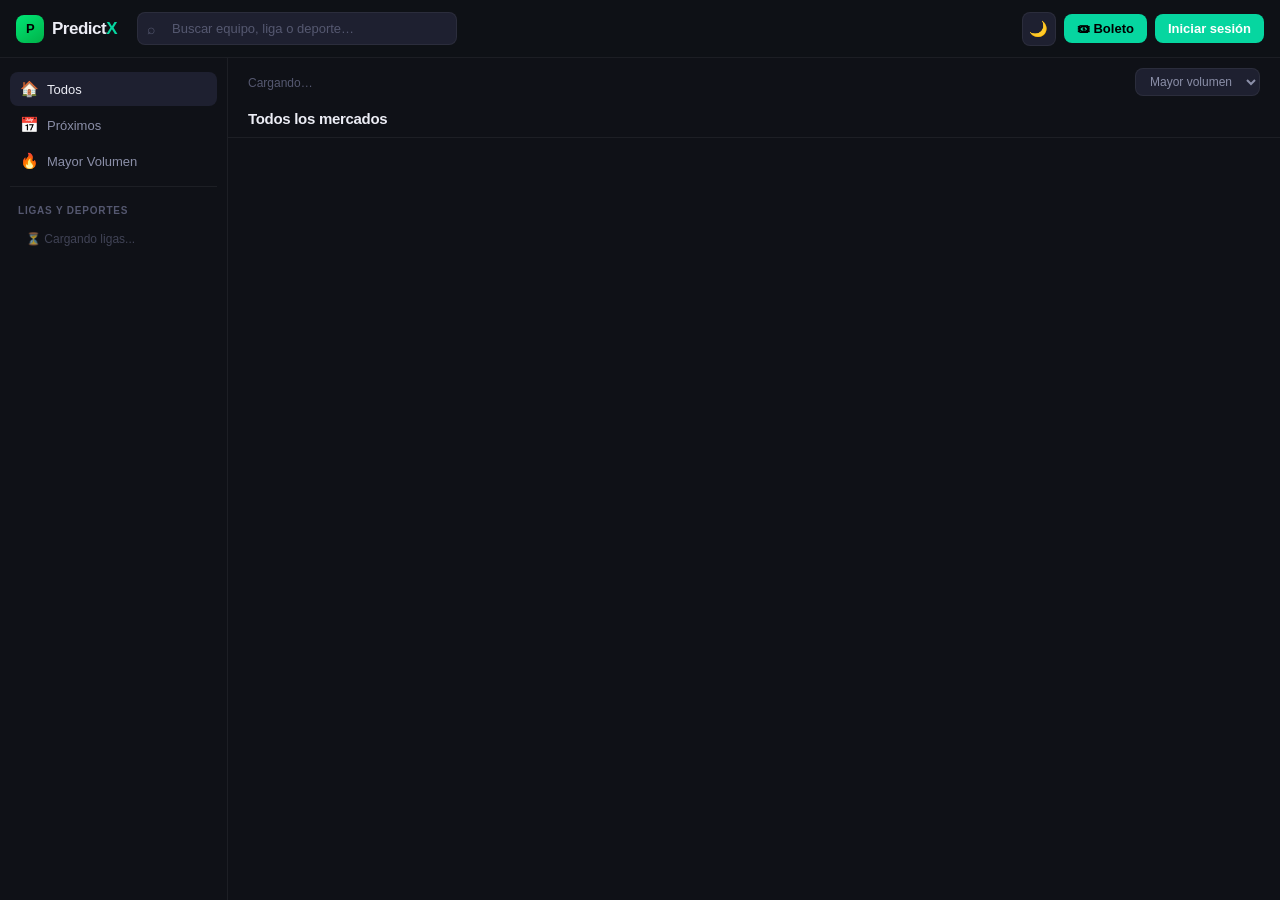
==== commit 8eeab94f: "Add files via upload" ====
--- a/index.html
+++ b/index.html
@@ -19,10 +19,12 @@
 <!-- ════ NAV ════ -->
 <nav class="nav">
   <button class="nav-hamburger" id="hamburger" onclick="toggleSidebar()" aria-label="Menú">☰</button>
-  <div class="nav-logo" id="nav-logo-wrap" onclick="showListView()">
-    <img id="site-logo-img" src="" alt="Logo" style="display:none;height:32px;width:auto;object-fit:contain;border-radius:6px">
+  <div class="nav-logo" id="nav-logo-wrap" onclick="showListView()" style="display:flex;align-items:center;gap:8px;cursor:pointer">
+    <img id="site-logo-img" src="" alt="Logo" style="display:none;height:30px;width:auto;object-fit:contain">
     <div id="site-logo-default" style="display:flex;align-items:center;gap:8px">
-      <div class="nav-logo-mark">P</div>
+      <div style="width:28px;height:28px;border-radius:8px;background:linear-gradient(145deg,#00e676,#00b248);display:flex;align-items:center;justify-content:center;flex-shrink:0">
+        <span style="font-size:13px;font-weight:900;color:#000;font-family:Arial,sans-serif">P</span>
+      </div>
       <div class="nav-logo-text">Predict<span>X</span></div>
     </div>
   </div>
@@ -183,8 +185,8 @@
         <!-- Admin main content -->
         <div class="admin-main">
 
-          <!-- Mobile tab bar -->
-          <div class="admin-tab-bar" style="overflow-x:auto;display:flex;flex-wrap:nowrap;-webkit-overflow-scrolling:touch">
+          <!-- Mobile tab bar (shown only on ≤600px via CSS) -->
+          <div class="admin-tab-bar">
             <div class="admin-tab active" onclick="showAdminPage('dashboard',null,this)">📊 Dashboard</div>
             <div class="admin-tab" onclick="showAdminPage('bets',null,this)">🎟 Apuestas</div>
             <div class="admin-tab" onclick="showAdminPage('tx',null,this)">💳 Transacciones</div>
@@ -924,10 +926,12 @@
   <div class="auth-box" id="auth-box">
 
     <div class="auth-logo">
-      <img id="auth-logo-img" src="" alt="Logo" style="display:none;height:52px;width:auto;object-fit:contain;border-radius:8px;margin-bottom:4px">
-      <div id="auth-logo-default">
-        <div class="auth-logo-mark">P</div>
-        <div class="auth-logo-text">Predict<span>X</span></div>
+      <img id="auth-logo-img" src="" alt="Logo" style="display:none;height:52px;width:auto;object-fit:contain;margin-bottom:8px">
+      <div id="auth-logo-default" style="display:flex;flex-direction:column;align-items:center;gap:4px">
+        <div style="width:56px;height:56px;border-radius:18px;background:linear-gradient(145deg,#00e676,#00b248);display:flex;align-items:center;justify-content:center;box-shadow:0 8px 24px rgba(0,200,100,.35);margin-bottom:2px">
+          <span style="font-size:26px;font-weight:900;color:#000;letter-spacing:-1px;font-family:Arial,sans-serif">P</span>
+        </div>
+        <div style="font-size:22px;font-weight:800;letter-spacing:-.5px;color:var(--text);font-family:Arial,sans-serif">Predict<span style="color:var(--green)">X</span></div>
       </div>
     </div>
 
--- a/css/style.css
+++ b/css/style.css
@@ -673,18 +673,15 @@
     display:flex;overflow-x:auto;gap:0;
     border-bottom:1px solid var(--border);
     background:var(--bg2);
-    scrollbar-width:none;padding:0 4px;
-    position:sticky;top:0;z-index:10;
+    scrollbar-width:none;padding:0 12px;
   }
   .admin-tab-bar::-webkit-scrollbar{display:none}
   .admin-tab{
     font-size:12px;font-weight:500;color:var(--text2);
-    padding:11px 13px;border-bottom:2px solid transparent;
+    padding:10px 14px;border-bottom:2px solid transparent;
     margin-bottom:-1px;cursor:pointer;white-space:nowrap;transition:all .15s;
-    flex-shrink:0;
-  }
-  .admin-tab.active{color:var(--accent);border-bottom-color:var(--accent);font-weight:700}
-  .admin-tab:last-child{color:var(--red)}
+  }
+  .admin-tab.active{color:var(--green);border-bottom-color:var(--green)}
 }
 @media (min-width:601px){
   .admin-tab-bar{display:none}
@@ -1207,14 +1204,15 @@
 @keyframes authIn{from{opacity:0;transform:translateY(20px)}to{opacity:1;transform:none}}
 
 .auth-logo{
-  display:flex;align-items:center;gap:10px;
+  display:flex;flex-direction:column;align-items:center;gap:6px;
   justify-content:center;margin-bottom:24px;
 }
 .auth-logo-mark{
-  width:40px;height:40px;border-radius:12px;
-  background:var(--green);
+  width:44px;height:44px;border-radius:12px;
+  background:linear-gradient(135deg,var(--green),#00a86b);
   display:flex;align-items:center;justify-content:center;
-  font-size:20px;font-weight:900;
+  font-size:22px;font-weight:900;
+  box-shadow:0 6px 20px rgba(0,200,100,.30);
 }
 [data-theme="dark"]  .auth-logo-mark{color:#000}
 [data-theme="light"] .auth-logo-mark{color:#fff}
